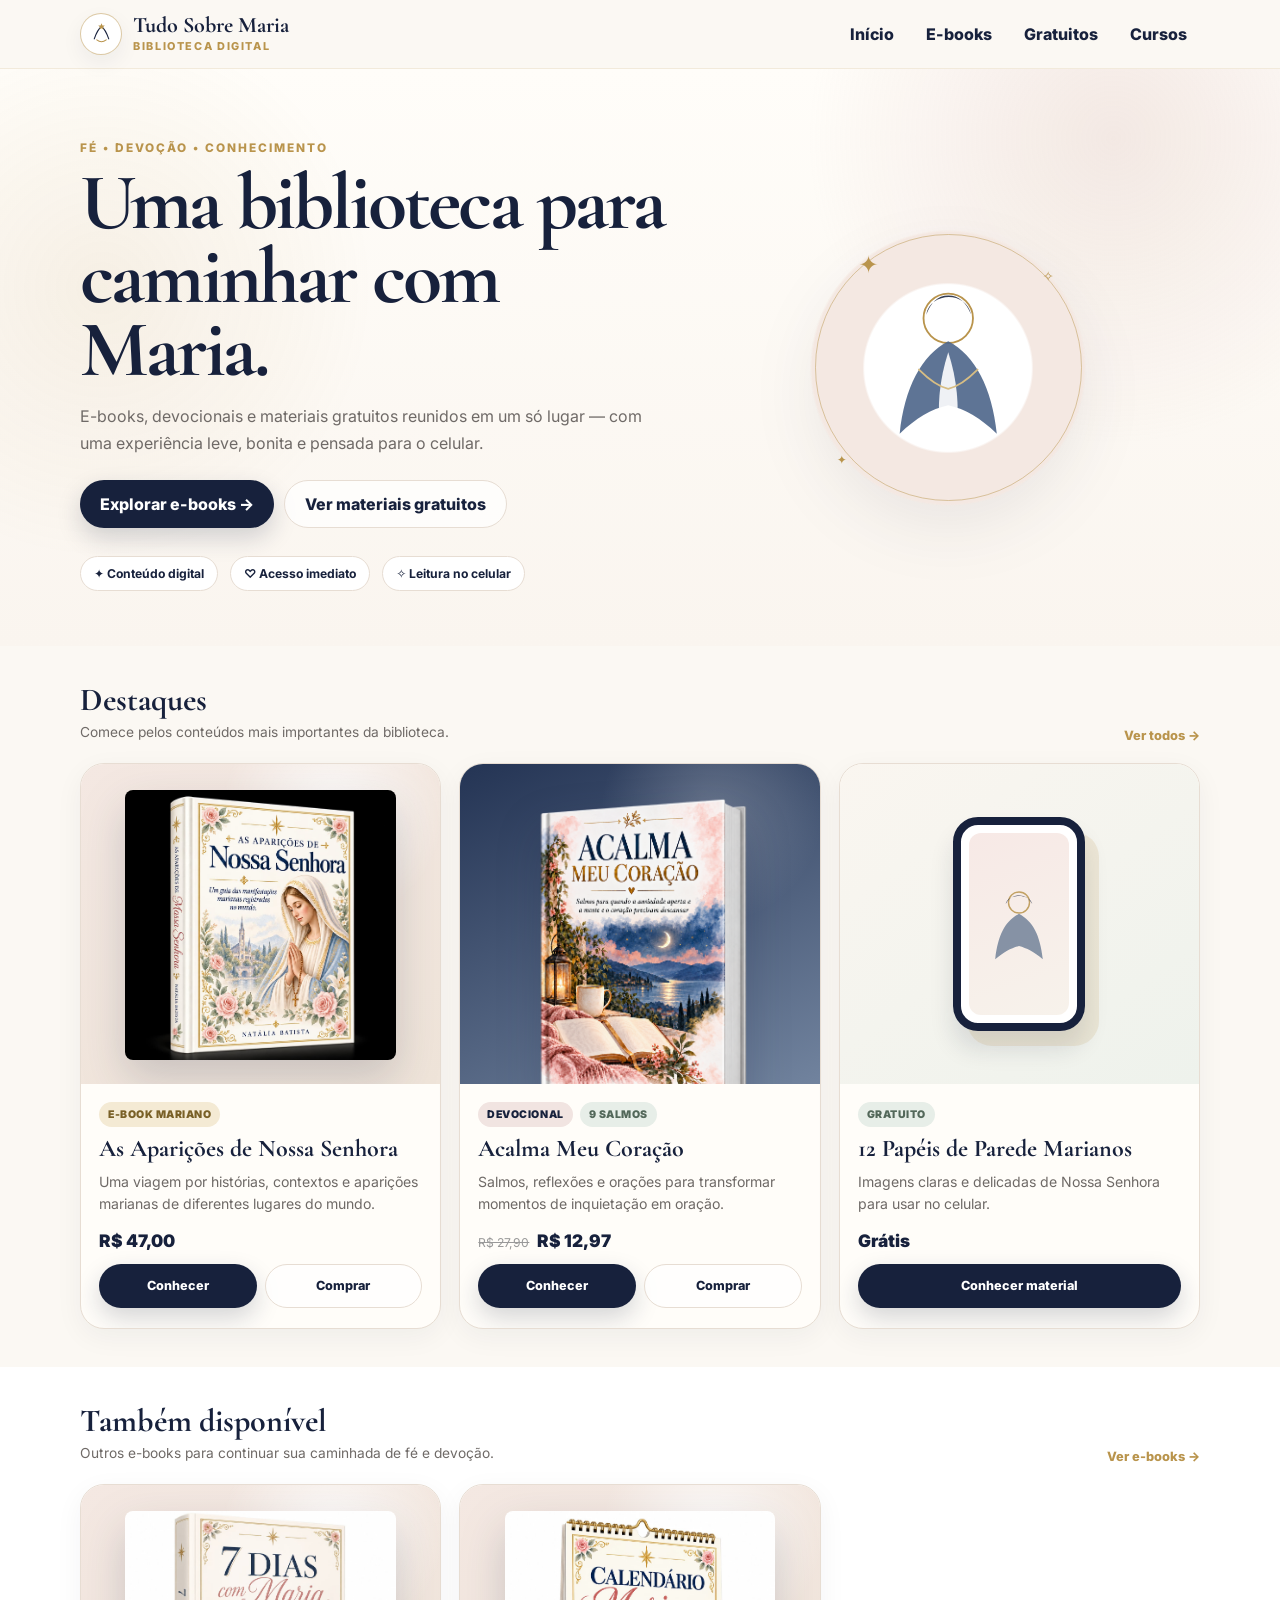
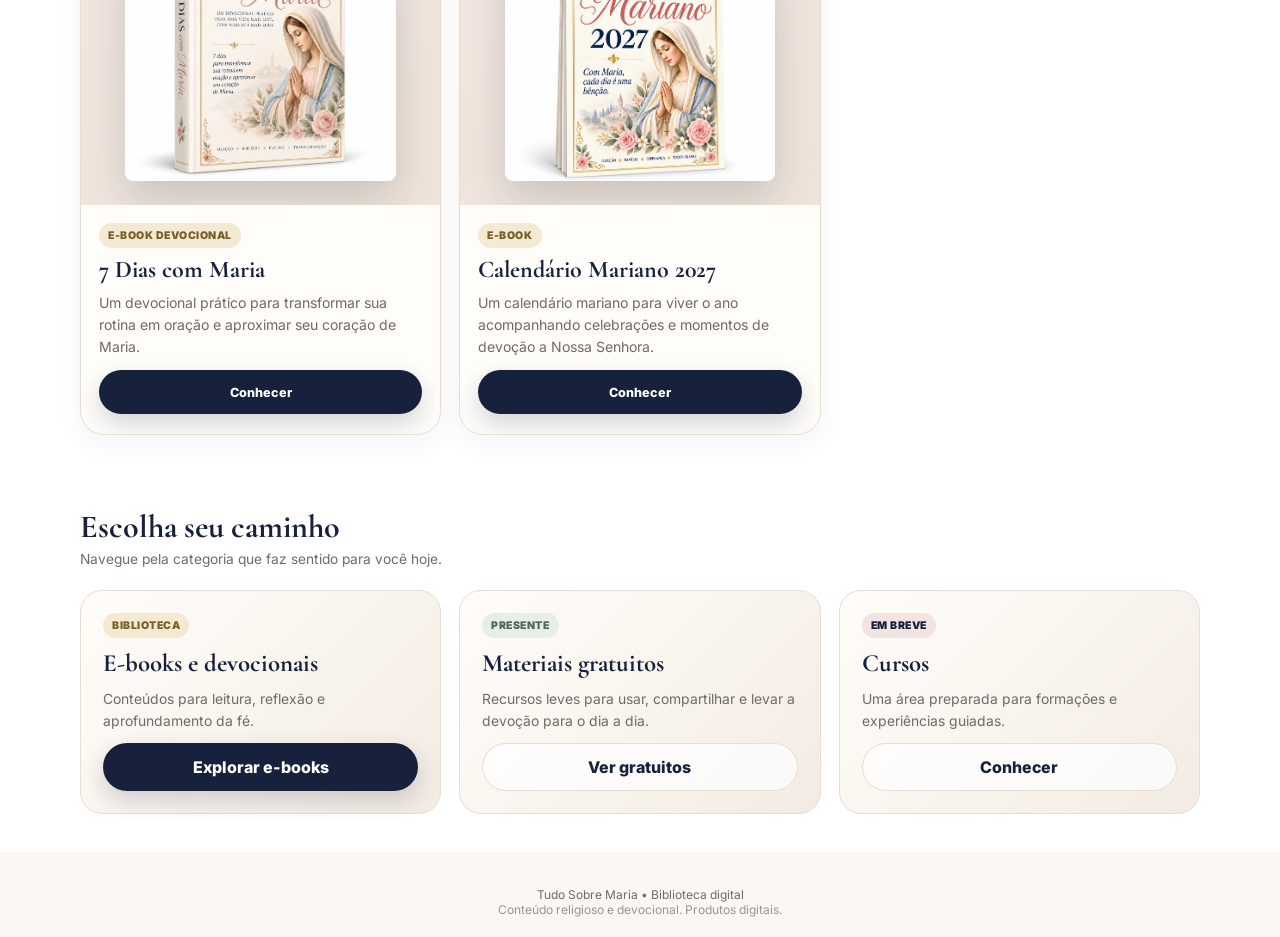
==== index.html @ 72823ce9 "Usa mockups reais e adiciona 7 Dias com Maria e Calendário Mariano 2027" ====
<!doctype html>
<html lang="pt-BR">
<head>
<meta charset="utf-8"><meta name="viewport" content="width=device-width,initial-scale=1,viewport-fit=cover">
<meta name="theme-color" content="#17213c">
<title>Tudo Sobre Maria | Biblioteca Digital</title>
<meta name="description" content="E-books, devocionais e materiais gratuitos para fortalecer sua fé e sua caminhada com Maria.">
<link rel="preconnect" href="https://fonts.googleapis.com"><link rel="preconnect" href="https://fonts.gstatic.com" crossorigin>
<link href="https://fonts.googleapis.com/css2?family=Cormorant+Garamond:wght@500;600;700&family=Inter:wght@400;500;600;700;800&display=swap" rel="stylesheet">
<style>
:root{--navy:#17213c;--navy2:#243454;--blue:#51698c;--gold:#b9944c;--gold2:#d7bd83;--rose:#cfa9a2;--rose2:#f1e4e1;--cream:#fbf8f3;--paper:#fffdf9;--ink:#252525;--muted:#6f6a67;--line:#e7ddd3;--green:#637b68;--shadow:0 20px 55px rgba(23,33,60,.11)}
*{box-sizing:border-box}html{scroll-behavior:smooth}body{margin:0;font-family:Inter,system-ui,sans-serif;background:var(--cream);color:var(--ink);padding-bottom:82px}a{text-decoration:none;color:inherit}button{font:inherit}img,svg{display:block;max-width:100%}.shell{width:min(1120px,calc(100% - 30px));margin:auto}.desktop-nav{display:none}
.topbar{background:rgba(251,248,243,.94);backdrop-filter:blur(16px);border-bottom:1px solid rgba(185,148,76,.14);position:sticky;top:0;z-index:30}.topbar-inner{min-height:68px;display:flex;align-items:center;justify-content:space-between;gap:12px}.brand{display:flex;align-items:center;gap:11px;cursor:pointer}.brand-mark{width:42px;height:42px;border:1px solid rgba(185,148,76,.5);border-radius:50%;display:grid;place-items:center;background:#fff;box-shadow:0 8px 22px rgba(23,33,60,.06)}.brand-name{font-family:"Cormorant Garamond",serif;font-size:1.38rem;font-weight:700;color:var(--navy);line-height:.95}.brand-sub{font-size:.68rem;letter-spacing:.15em;text-transform:uppercase;color:var(--gold);font-weight:800;margin-top:3px}
.hero{position:relative;overflow:hidden;padding:48px 0 34px;background:radial-gradient(circle at 87% 12%,rgba(207,169,162,.24),transparent 25%),radial-gradient(circle at 8% 38%,rgba(185,148,76,.10),transparent 22%),linear-gradient(180deg,#fffdf9 0%,#faf5ef 100%)}.hero-grid{display:grid;gap:26px;align-items:center}.kicker{font-size:.74rem;letter-spacing:.17em;text-transform:uppercase;font-weight:800;color:var(--gold)}
h1,h2,h3{font-family:"Cormorant Garamond",serif;color:var(--navy);margin:0}h1{font-size:clamp(2.65rem,12vw,5rem);line-height:.92;letter-spacing:-.035em;margin:11px 0 16px}.hero p{font-size:1rem;line-height:1.7;color:var(--muted);margin:0;max-width:590px}.hero-actions{display:flex;flex-wrap:wrap;gap:10px;margin-top:23px}.btn{border:0;border-radius:999px;min-height:48px;padding:0 20px;display:inline-flex;align-items:center;justify-content:center;gap:8px;font-weight:800;cursor:pointer;transition:.2s ease}.btn-primary{background:var(--navy);color:white;box-shadow:0 10px 25px rgba(23,33,60,.18)}.btn-primary:hover{transform:translateY(-1px);background:var(--navy2)}.btn-outline{background:rgba(255,255,255,.72);color:var(--navy);border:1px solid var(--line)}
.hero-art{min-height:270px;position:relative;display:grid;place-items:center}.marian-medallion{width:min(310px,82vw);aspect-ratio:1;border-radius:50%;position:relative;display:grid;place-items:center;background:radial-gradient(circle,#fff 0 38%,#f4e8e2 39% 62%,transparent 63%);filter:drop-shadow(0 25px 30px rgba(23,33,60,.07))}.marian-medallion:before{content:"";position:absolute;inset:7%;border:1px solid rgba(185,148,76,.48);border-radius:50%}.marian-symbol{width:55%;height:65%}.star{position:absolute;color:var(--gold);font-size:1.5rem}.s1{top:12%;left:21%}.s2{top:18%;right:16%;font-size:.85rem}.s3{bottom:18%;left:14%;font-size:.75rem}.trust-row{margin-top:28px;display:flex;gap:12px;overflow:auto;padding-bottom:3px;scrollbar-width:none}.trust-pill{white-space:nowrap;background:#fff;border:1px solid var(--line);border-radius:999px;padding:9px 13px;font-size:.76rem;font-weight:700;color:var(--navy)}
.section{padding:38px 0}.section.alt{background:#fff}.section-heading{display:flex;justify-content:space-between;align-items:end;gap:16px;margin-bottom:20px}.section-heading h2{font-size:2rem;line-height:1}.section-heading p{font-size:.86rem;color:var(--muted);margin:6px 0 0;line-height:1.5}.text-link{font-size:.8rem;color:var(--gold);font-weight:800;cursor:pointer}.cat-row{display:flex;gap:9px;overflow:auto;padding:2px 0 14px;scrollbar-width:none}.cat{white-space:nowrap;padding:10px 15px;border-radius:999px;border:1px solid var(--line);background:#fff;color:var(--navy);font-weight:800;font-size:.78rem;cursor:pointer}.cat.active{background:var(--navy);color:white;border-color:var(--navy)}
.grid{display:grid;grid-template-columns:1fr;gap:18px}.product-card{background:var(--paper);border:1px solid var(--line);border-radius:24px;overflow:hidden;box-shadow:0 8px 28px rgba(23,33,60,.05);display:flex;flex-direction:column}.product-visual{height:300px;display:grid;place-items:center;position:relative;overflow:hidden;padding:26px;background:radial-gradient(circle at 70% 15%,rgba(255,255,255,.85),transparent 30%),linear-gradient(155deg,#f4e8e2,#efe4d9)}.product-visual.blue{background:radial-gradient(circle at 70% 15%,rgba(255,255,255,.22),transparent 30%),linear-gradient(155deg,#243454,#71839e)}.product-visual.free{background:linear-gradient(145deg,#faf6f0,#eef2ec)}
.mockup-img{display:block;max-width:88%;max-height:100%;object-fit:contain;filter:drop-shadow(0 18px 22px rgba(23,33,60,.18));border-radius:8px}.book{width:148px;height:210px;position:relative;perspective:900px;filter:drop-shadow(0 18px 18px rgba(23,33,60,.2))}.book-cover{height:100%;border-radius:4px 10px 10px 4px;padding:20px 14px;text-align:center;display:flex;flex-direction:column;align-items:center;justify-content:center;position:relative;transform:rotateY(-9deg);transform-origin:left;box-shadow:inset 10px 0 rgba(0,0,0,.06),0 2px 0 rgba(255,255,255,.2)}.book-cover:after{content:"";position:absolute;right:-9px;top:6px;width:10px;height:198px;background:linear-gradient(90deg,#e4d9ca,#fff);transform:skewY(-24deg);transform-origin:left}.book-navy{background:linear-gradient(160deg,#10213c,#28436a);color:white;border:1px solid rgba(215,189,131,.45)}.book-rose{background:linear-gradient(160deg,#fff8f5,#ead8d2);color:var(--navy);border:1px solid rgba(185,148,76,.38)}.cover-star{font-size:1rem;color:var(--gold2);margin-bottom:11px}.cover-title{font-family:"Cormorant Garamond",serif;font-size:1.18rem;font-weight:700;line-height:1.02}.cover-sub{font-size:.46rem;letter-spacing:.13em;text-transform:uppercase;margin-top:9px;opacity:.8}.halo-line{width:56px;height:72px;border:1px solid currentColor;border-radius:50% 50% 43% 43%;opacity:.32;margin:10px 0}
.phone-stack{width:132px;height:214px;background:#fff;border:8px solid var(--navy);border-radius:25px;box-shadow:14px 15px 0 rgba(185,148,76,.15),0 18px 25px rgba(23,33,60,.12);padding:8px;display:grid;place-items:center;overflow:hidden}.phone-wall{height:100%;width:100%;border-radius:12px;background:linear-gradient(160deg,#f7e9e6,#f7f2eb);display:grid;place-items:center}.phone-wall svg{width:70%;opacity:.85}
.card-body{padding:18px 18px 20px;display:flex;flex-direction:column;gap:10px;flex:1}.badges{display:flex;gap:7px;flex-wrap:wrap}.badge{display:inline-flex;width:max-content;border-radius:999px;padding:6px 9px;background:var(--rose2);color:var(--navy);font-size:.66rem;font-weight:900;text-transform:uppercase;letter-spacing:.05em}.badge.gold{background:#f4ead4;color:#796027}.badge.green{background:#e7eee8;color:#53685a}.product-card h3{font-size:1.5rem;line-height:1.02}.product-card p{color:var(--muted);font-size:.88rem;line-height:1.55;margin:0}.price-line{margin-top:auto;display:flex;align-items:baseline;gap:8px;padding-top:5px}.old-price{text-decoration:line-through;color:#999;font-size:.76rem}.price{font-size:1.08rem;font-weight:900;color:var(--navy)}.card-actions{display:grid;grid-template-columns:1fr 1fr;gap:8px;margin-top:3px}.card-actions .btn{min-height:44px;padding:0 10px;font-size:.79rem}
.mini-banner{border:1px solid var(--line);border-radius:22px;padding:22px;background:linear-gradient(135deg,#fffdf9,#f3ebe3);display:grid;gap:10px}.mini-banner h3{font-size:1.55rem}.mini-banner p{margin:0;color:var(--muted);font-size:.87rem;line-height:1.6}.footer{padding:35px 0 20px;text-align:center;color:var(--muted);font-size:.75rem}
.bottom-nav{position:fixed;left:0;right:0;bottom:0;height:74px;background:rgba(255,253,249,.97);backdrop-filter:blur(18px);border-top:1px solid var(--line);display:grid;grid-template-columns:repeat(4,1fr);z-index:80;padding-bottom:max(env(safe-area-inset-bottom),3px)}.bottom-nav button{border:0;background:transparent;color:#746f6c;display:flex;flex-direction:column;align-items:center;justify-content:center;gap:4px;font-weight:800;font-size:.65rem}.bottom-nav button.active{color:var(--navy)}.nav-icon{font-size:1.12rem;line-height:1}.view{display:none}.view.active{display:block}
.back-row{padding:18px 0 0}.back{border:0;background:transparent;color:var(--navy);font-weight:800;padding:9px 0;cursor:pointer}.detail-hero{padding:22px 0 38px;background:linear-gradient(180deg,#fffdf9,#f7f0e8)}.detail-grid{display:grid;gap:26px;align-items:center}.detail-visual{min-height:390px;border-radius:28px;display:grid;place-items:center;position:relative;background:radial-gradient(circle at 70% 18%,#fff,transparent 30%),linear-gradient(150deg,#f4e9e4,#eadfd3);border:1px solid var(--line);overflow:hidden}.detail-visual.blue{background:radial-gradient(circle at 70% 15%,rgba(255,255,255,.18),transparent 30%),linear-gradient(150deg,#1c2b49,#566b8a)}.detail-visual .book{width:185px;height:265px}.detail-visual .book-cover:after{height:251px}.detail-copy h1{font-size:clamp(2.65rem,11vw,4.6rem);margin-bottom:14px}.detail-copy .lead{color:var(--muted);font-size:1rem;line-height:1.7;margin:0}.detail-price{font-size:1.35rem;font-weight:900;color:var(--navy);margin:17px 0 5px}.detail-actions{display:grid;gap:9px;margin-top:16px}
.benefit-list{display:grid;gap:12px}.benefit{display:flex;gap:11px;align-items:flex-start;border-bottom:1px solid var(--line);padding-bottom:12px}.check{width:24px;height:24px;border-radius:50%;background:var(--rose2);color:var(--navy);display:grid;place-items:center;font-size:.75rem;font-weight:900;flex:0 0 auto}.benefit strong{color:var(--navy);font-size:.9rem}.benefit div:last-child{font-size:.83rem;color:var(--muted);line-height:1.5}
.preview-grid{display:grid;grid-template-columns:repeat(2,1fr);gap:10px}.sample-page{aspect-ratio:.72;background:#fff;border:1px solid var(--line);box-shadow:0 8px 20px rgba(23,33,60,.05);padding:14px;border-radius:8px;overflow:hidden}.sample-page .tiny-star{text-align:center;color:var(--gold);font-size:.65rem}.sample-page h4{font-family:"Cormorant Garamond",serif;color:var(--navy);text-align:center;font-size:.82rem;margin:7px 0 10px}.lines{display:grid;gap:5px}.line{height:3px;border-radius:4px;background:#e9e4df}.line.short{width:65%}.line.mid{width:82%}.quote-box{border-left:2px solid var(--gold);padding-left:6px;margin:11px 0;font-size:.45rem;color:#6e6862;line-height:1.4}
.cta-box{border-radius:26px;padding:28px 22px;background:var(--navy);color:white;text-align:center}.cta-box h2{color:white;font-size:2rem}.cta-box p{color:#d9dfeb;line-height:1.6;font-size:.9rem}.cta-box .btn{background:white;color:var(--navy);width:100%}.faq{display:grid;gap:9px}.faq details{background:#fff;border:1px solid var(--line);border-radius:14px;padding:15px}.faq summary{font-weight:800;color:var(--navy);cursor:pointer;font-size:.88rem}.faq p{font-size:.82rem;line-height:1.55;color:var(--muted)}.notice{font-size:.73rem;color:var(--muted);margin-top:10px;line-height:1.5}.empty-state{text-align:center;padding:55px 12px}.empty-state .big{font-family:"Cormorant Garamond",serif;font-size:2.5rem;color:var(--navy)}.empty-state p{color:var(--muted);line-height:1.6}
@media(min-width:720px){body{padding-bottom:0}.bottom-nav{display:none}.desktop-nav{display:flex;gap:6px}.desktop-nav button{border:0;background:transparent;padding:9px 13px;border-radius:999px;color:var(--navy);font-weight:800;cursor:pointer}.desktop-nav button:hover{background:var(--rose2)}.hero{padding:72px 0 52px}.hero-grid{grid-template-columns:1.08fr .92fr}.grid{grid-template-columns:repeat(2,1fr)}.detail-grid{grid-template-columns:.9fr 1.1fr}.detail-actions{grid-template-columns:auto auto;justify-content:start}.preview-grid{grid-template-columns:repeat(4,1fr)}}
@media(min-width:1020px){.grid{grid-template-columns:repeat(3,1fr)}.product-visual{height:320px}}
</style></head>
<body>
<header class="topbar"><div class="shell topbar-inner"><div class="brand" onclick="go('home')"><div class="brand-mark"><svg viewBox="0 0 80 80" width="29" height="29"><path d="M20 52c6-17 12-28 20-34 8 6 14 17 20 34" fill="none" stroke="#17213c" stroke-width="3" stroke-linecap="round"/><path d="M27 55c8 6 18 6 26 0" fill="none" stroke="#b9944c" stroke-width="3" stroke-linecap="round"/><path d="M40 9l2.6 6 6.4.5-5 4.2 1.6 6.3-5.6-3.4-5.6 3.4 1.6-6.3-5-4.2 6.4-.5z" fill="#b9944c"/></svg></div><div><div class="brand-name">Tudo Sobre Maria</div><div class="brand-sub">Biblioteca digital</div></div></div><nav class="desktop-nav"><button onclick="go('home')">Início</button><button onclick="go('ebooks')">E-books</button><button onclick="go('gratuitos')">Gratuitos</button><button onclick="go('cursos')">Cursos</button></nav></div></header>
<main>
<section id="home" class="view active"><div class="hero"><div class="shell hero-grid"><div><div class="kicker">fé • devoção • conhecimento</div><h1>Uma biblioteca para caminhar com Maria.</h1><p>E-books, devocionais e materiais gratuitos reunidos em um só lugar — com uma experiência leve, bonita e pensada para o celular.</p><div class="hero-actions"><button class="btn btn-primary" onclick="go('ebooks')">Explorar e-books →</button><button class="btn btn-outline" onclick="go('gratuitos')">Ver materiais gratuitos</button></div><div class="trust-row"><span class="trust-pill">✦ Conteúdo digital</span><span class="trust-pill">♡ Acesso imediato</span><span class="trust-pill">✧ Leitura no celular</span></div></div><div class="hero-art"><div class="marian-medallion"><span class="star s1">✦</span><span class="star s2">✧</span><span class="star s3">✦</span><svg class="marian-symbol" viewBox="0 0 170 220"><circle cx="85" cy="56" r="27" fill="none" stroke="#b9944c" stroke-width="2"/><path d="M61 52c4-24 43-27 49 0-5-13-13-21-25-21S66 39 61 52z" fill="#17213c" opacity=".88"/><path d="M85 81c-29 15-48 51-53 101 18-17 34-27 53-31 19 4 35 14 53 31-5-50-24-86-53-101z" fill="#51698c" opacity=".92"/><path d="M85 93c-10 31-12 59-9 87h18c3-28 1-56-9-87z" fill="#fff" opacity=".9"/><path d="M53 112c13 13 23 19 32 21m32-21c-13 13-23 19-32 21" fill="none" stroke="#d7bd83" stroke-width="2" stroke-linecap="round"/></svg></div></div></div></div>
<div class="section"><div class="shell"><div class="section-heading"><div><h2>Destaques</h2><p>Comece pelos conteúdos mais importantes da biblioteca.</p></div><span class="text-link" onclick="go('ebooks')">Ver todos →</span></div><div class="grid"><article class="product-card">
   <div class="product-visual"><img class="mockup-img" src="assets/aparicoes.jpg" alt="Mockup do e-book As Aparições de Nossa Senhora"></div>
   <div class="card-body"><div class="badges"><span class="badge gold">E-book mariano</span></div><h3>As Aparições de Nossa Senhora</h3><p>Uma viagem por histórias, contextos e aparições marianas de diferentes lugares do mundo.</p><div class="price-line"><span class="price">R$ 47,00</span></div><div class="card-actions"><button class="btn btn-primary" onclick="go('aparicoes')">Conhecer</button><a class="btn btn-outline" href="https://kiwify.app/IAcOyyU" target="_blank" rel="noopener">Comprar</a></div></div>
 </article>
 <article class="product-card">
   <div class="product-visual blue"><img class="mockup-img" src="assets/acalma.png" alt="Mockup do e-book Acalma Meu Coração"></div>
   <div class="card-body"><div class="badges"><span class="badge">Devocional</span><span class="badge green">9 Salmos</span></div><h3>Acalma Meu Coração</h3><p>Salmos, reflexões e orações para transformar momentos de inquietação em oração.</p><div class="price-line"><span class="old-price">R$ 27,90</span><span class="price">R$ 12,97</span></div><div class="card-actions"><button class="btn btn-primary" onclick="go('acalma')">Conhecer</button><a class="btn btn-outline" href="https://nataliasbatista.github.io/Acalma-meu-Cora-o-01/" target="_blank" rel="noopener">Comprar</a></div></div>
 </article><article class="product-card">
   <div class="product-visual free"><div class="phone-stack"><div class="phone-wall">
     <svg viewBox="0 0 100 130"><circle cx="50" cy="35" r="15" fill="none" stroke="#b9944c" stroke-width="2"/><path d="M31 37c3-14 33-16 38 0-5-8-10-12-19-12s-14 4-19 12z" fill="#17213c"/><path d="M50 51c-20 11-30 30-34 65 13-11 23-16 34-19 11 3 21 8 34 19-4-35-14-54-34-65z" fill="#73839a"/></svg>
   </div></div></div>
   <div class="card-body"><div class="badges"><span class="badge green">Gratuito</span></div><h3>12 Papéis de Parede Marianos</h3><p>Imagens claras e delicadas de Nossa Senhora para usar no celular.</p><div class="price-line"><span class="price">Grátis</span></div><div class="card-actions" style="grid-template-columns:1fr"><button class="btn btn-primary" onclick="go('wallpapers')">Conhecer material</button></div></div>
 </article></div></div></div>
<div class="section alt"><div class="shell"><div class="section-heading"><div><h2>Também disponível</h2><p>Outros e-books para continuar sua caminhada de fé e devoção.</p></div><span class="text-link" onclick="go('ebooks')">Ver e-books →</span></div><div class="grid"><article class="product-card">
  <div class="product-visual"><img class="mockup-img" src="assets/7-dias-com-maria.jpg" alt="Mockup do e-book 7 Dias com Maria"></div>
  <div class="card-body"><div class="badges"><span class="badge gold">E-book devocional</span></div><h3>7 Dias com Maria</h3><p>Um devocional prático para transformar sua rotina em oração e aproximar seu coração de Maria.</p><div class="card-actions" style="grid-template-columns:1fr"><button class="btn btn-primary" onclick="go('7dias')">Conhecer</button></div></div>
</article>
<article class="product-card">
  <div class="product-visual"><img class="mockup-img" src="assets/calendario-mariano-2027.jpg" alt="Mockup do e-book Calendário Mariano 2027"></div>
  <div class="card-body"><div class="badges"><span class="badge gold">E-book</span></div><h3>Calendário Mariano 2027</h3><p>Um calendário mariano para viver o ano acompanhando celebrações e momentos de devoção a Nossa Senhora.</p><div class="card-actions" style="grid-template-columns:1fr"><button class="btn btn-primary" onclick="go('calendario')">Conhecer</button></div></div>
</article></div></div></div><div class="section alt"><div class="shell"><div class="section-heading"><div><h2>Escolha seu caminho</h2><p>Navegue pela categoria que faz sentido para você hoje.</p></div></div><div class="grid"><div class="mini-banner"><span class="badge gold">Biblioteca</span><h3>E-books e devocionais</h3><p>Conteúdos para leitura, reflexão e aprofundamento da fé.</p><button class="btn btn-primary" onclick="go('ebooks')">Explorar e-books</button></div><div class="mini-banner"><span class="badge green">Presente</span><h3>Materiais gratuitos</h3><p>Recursos leves para usar, compartilhar e levar a devoção para o dia a dia.</p><button class="btn btn-outline" onclick="go('gratuitos')">Ver gratuitos</button></div><div class="mini-banner"><span class="badge">Em breve</span><h3>Cursos</h3><p>Uma área preparada para formações e experiências guiadas.</p><button class="btn btn-outline" onclick="go('cursos')">Conhecer</button></div></div></div></div></section>
<section id="ebooks" class="view"><div class="section"><div class="shell"><div class="section-heading"><div><h2>E-books</h2><p>Leituras para conhecer, rezar e aprofundar sua caminhada.</p></div></div><div class="cat-row"><button class="cat active">Todos</button><button class="cat">Marianos</button><button class="cat">Devocionais</button><button class="cat">Salmos</button></div><div class="grid"><article class="product-card">
   <div class="product-visual"><img class="mockup-img" src="assets/aparicoes.jpg" alt="Mockup do e-book As Aparições de Nossa Senhora"></div>
   <div class="card-body"><div class="badges"><span class="badge gold">E-book mariano</span></div><h3>As Aparições de Nossa Senhora</h3><p>Uma viagem por histórias, contextos e aparições marianas de diferentes lugares do mundo.</p><div class="price-line"><span class="price">R$ 47,00</span></div><div class="card-actions"><button class="btn btn-primary" onclick="go('aparicoes')">Conhecer</button><a class="btn btn-outline" href="https://kiwify.app/IAcOyyU" target="_blank" rel="noopener">Comprar</a></div></div>
 </article>
 <article class="product-card">
   <div class="product-visual blue"><img class="mockup-img" src="assets/acalma.png" alt="Mockup do e-book Acalma Meu Coração"></div>
   <div class="card-body"><div class="badges"><span class="badge">Devocional</span><span class="badge green">9 Salmos</span></div><h3>Acalma Meu Coração</h3><p>Salmos, reflexões e orações para transformar momentos de inquietação em oração.</p><div class="price-line"><span class="old-price">R$ 27,90</span><span class="price">R$ 12,97</span></div><div class="card-actions"><button class="btn btn-primary" onclick="go('acalma')">Conhecer</button><a class="btn btn-outline" href="https://nataliasbatista.github.io/Acalma-meu-Cora-o-01/" target="_blank" rel="noopener">Comprar</a></div></div>
 </article><article class="product-card">
  <div class="product-visual"><img class="mockup-img" src="assets/7-dias-com-maria.jpg" alt="Mockup do e-book 7 Dias com Maria"></div>
  <div class="card-body"><div class="badges"><span class="badge gold">E-book devocional</span></div><h3>7 Dias com Maria</h3><p>Um devocional prático para transformar sua rotina em oração e aproximar seu coração de Maria.</p><div class="card-actions" style="grid-template-columns:1fr"><button class="btn btn-primary" onclick="go('7dias')">Conhecer</button></div></div>
</article>
<article class="product-card">
  <div class="product-visual"><img class="mockup-img" src="assets/calendario-mariano-2027.jpg" alt="Mockup do e-book Calendário Mariano 2027"></div>
  <div class="card-body"><div class="badges"><span class="badge gold">E-book</span></div><h3>Calendário Mariano 2027</h3><p>Um calendário mariano para viver o ano acompanhando celebrações e momentos de devoção a Nossa Senhora.</p><div class="card-actions" style="grid-template-columns:1fr"><button class="btn btn-primary" onclick="go('calendario')">Conhecer</button></div></div>
</article></div></div></div></section>
<section id="gratuitos" class="view"><div class="section"><div class="shell"><div class="section-heading"><div><h2>Materiais gratuitos</h2><p>Pequenos presentes para levar fé e beleza para a rotina.</p></div></div><div class="grid"><article class="product-card">
   <div class="product-visual free"><div class="phone-stack"><div class="phone-wall">
     <svg viewBox="0 0 100 130"><circle cx="50" cy="35" r="15" fill="none" stroke="#b9944c" stroke-width="2"/><path d="M31 37c3-14 33-16 38 0-5-8-10-12-19-12s-14 4-19 12z" fill="#17213c"/><path d="M50 51c-20 11-30 30-34 65 13-11 23-16 34-19 11 3 21 8 34 19-4-35-14-54-34-65z" fill="#73839a"/></svg>
   </div></div></div>
   <div class="card-body"><div class="badges"><span class="badge green">Gratuito</span></div><h3>12 Papéis de Parede Marianos</h3><p>Imagens claras e delicadas de Nossa Senhora para usar no celular.</p><div class="price-line"><span class="price">Grátis</span></div><div class="card-actions" style="grid-template-columns:1fr"><button class="btn btn-primary" onclick="go('wallpapers')">Conhecer material</button></div></div>
 </article><article class="product-card">
   <div class="product-visual free"><div class="phone-stack"><div class="phone-wall">
     <svg viewBox="0 0 100 130"><circle cx="50" cy="35" r="15" fill="none" stroke="#b9944c" stroke-width="2"/><path d="M31 37c3-14 33-16 38 0-5-8-10-12-19-12s-14 4-19 12z" fill="#17213c"/><path d="M50 51c-20 11-30 30-34 65 13-11 23-16 34-19 11 3 21 8 34 19-4-35-14-54-34-65z" fill="#73839a"/></svg>
   </div></div></div>
   <div class="card-body"><div class="badges"><span class="badge green">Gratuito</span></div><h3>12 Cartões Marianos para WhatsApp</h3><p>Mensagens de fé, paz, saúde e esperança para compartilhar com quem você ama.</p><div class="price-line"><span class="price">Grátis</span></div><div class="card-actions" style="grid-template-columns:1fr"><button class="btn btn-primary" onclick="go('cards')">Conhecer material</button></div></div>
 </article></div><p class="notice">O contador público de downloads será ativado quando conectarmos uma base simples. Nesta primeira versão, nenhum número é inventado.</p></div></div></section>
<section id="cursos" class="view"><div class="shell empty-state"><div class="big">Cursos em preparação</div><p>Esta área já está pronta para receber cursos e formações futuras sem precisar mudar o link da sua Bio.</p><button class="btn btn-primary" onclick="go('home')">Voltar à biblioteca</button></div></section>
<section id="aparicoes" class="view">
 <div class="shell back-row"><button class="back" onclick="go('ebooks')">← Voltar aos e-books</button></div>
 <div class="detail-hero"><div class="shell detail-grid">
  <div class="detail-visual "><img class="mockup-img" src="assets/aparicoes.jpg" alt="Mockup do e-book As Aparições de Nossa Senhora"></div>
  <div class="detail-copy"><div class="badges"><span class="badge gold">E-book mariano</span></div><h1>As Aparições de Nossa Senhora</h1><p class="lead">Conheça histórias de aparições marianas de diferentes lugares do mundo em um conteúdo organizado para leitura, reflexão e devoção.</p><div class="detail-price">R$ 47,00</div><div class="detail-actions"><a class="btn btn-primary" href="https://kiwify.app/IAcOyyU" target="_blank" rel="noopener">Quero acessar agora →</a><button class="btn btn-outline" onclick="document.getElementById('inside-aparicoes').scrollIntoView()">Ver por dentro</button></div></div>
 </div></div>
 <div class="section"><div class="shell"><div class="section-heading"><div><h2>O que você vai encontrar</h2><p>Conteúdo objetivo, bonito e fácil de consultar.</p></div></div><div class="benefit-list"><div class="benefit"><span class="check">✓</span><div><strong>Histórias organizadas</strong><div>Aparições reunidas de forma clara e agradável para facilitar a leitura.</div></div></div><div class="benefit"><span class="check">✓</span><div><strong>Contexto e localização</strong><div>Informações que ajudam a situar cada relato no tempo e no espaço.</div></div></div><div class="benefit"><span class="check">✓</span><div><strong>Leitura devocional</strong><div>Um conteúdo que une conhecimento, contemplação e fé.</div></div></div><div class="benefit"><span class="check">✓</span><div><strong>Experiência visual</strong><div>Estrutura pensada para leitura digital, inclusive pelo celular.</div></div></div></div></div></div>
 <div class="section alt" id="inside-aparicoes"><div class="shell"><div class="section-heading"><div><h2>Veja como o conteúdo é organizado</h2><p>Prévia visual ilustrativa do estilo de leitura. As páginas reais poderão ser adicionadas na próxima revisão.</p></div></div><div class="preview-grid"><div class="sample-page"><div class="tiny-star">✦</div><h4>Aparição</h4><div class="lines"><div class="line"></div><div class="line mid"></div><div class="line"></div><div class="line short"></div><div class="line"></div></div><div class="quote-box">Conteúdo organizado para uma leitura leve e agradável.</div><div class="lines"><div class="line"></div><div class="line"></div><div class="line mid"></div></div></div><div class="sample-page"><div class="tiny-star">✦</div><h4>Contexto</h4><div class="lines"><div class="line"></div><div class="line mid"></div><div class="line"></div><div class="line short"></div><div class="line"></div></div><div class="quote-box">Uma reflexão breve para conduzir a leitura e a oração.</div><div class="lines"><div class="line"></div><div class="line"></div><div class="line mid"></div></div></div><div class="sample-page"><div class="tiny-star">✦</div><h4>Localização</h4><div class="lines"><div class="line"></div><div class="line mid"></div><div class="line"></div><div class="line short"></div><div class="line"></div></div><div class="quote-box">Conteúdo organizado para uma leitura leve e agradável.</div><div class="lines"><div class="line"></div><div class="line"></div><div class="line mid"></div></div></div><div class="sample-page"><div class="tiny-star">✦</div><h4>Reflexão</h4><div class="lines"><div class="line"></div><div class="line mid"></div><div class="line"></div><div class="line short"></div><div class="line"></div></div><div class="quote-box">Uma reflexão breve para conduzir a leitura e a oração.</div><div class="lines"><div class="line"></div><div class="line"></div><div class="line mid"></div></div></div></div></div></div>
 <div class="section"><div class="shell"><div class="cta-box"><h2>Conheça uma história mariana que atravessa lugares e gerações.</h2><p>Tenha o e-book na sua biblioteca digital e leia no seu ritmo.</p><a class="btn" href="https://kiwify.app/IAcOyyU" target="_blank" rel="noopener">Quero este e-book por R$ 47,00</a></div></div></div>
 <div class="section alt"><div class="shell"><div class="section-heading"><div><h2>Perguntas frequentes</h2></div></div><div class="faq">
  <details><summary>Como recebo o material?</summary><p>O acesso é digital. Após a compra e confirmação do pagamento, você segue as instruções da plataforma de venda.</p></details>
  <details><summary>Consigo ler pelo celular?</summary><p>Sim. O material foi pensado para leitura digital e pode ser acessado em dispositivos compatíveis com PDF.</p></details>
  <details><summary>É um produto físico?</summary><p>Não. Trata-se de um produto digital; não há envio pelos Correios.</p></details>
 </div></div></div>
 </section><section id="acalma" class="view">
 <div class="shell back-row"><button class="back" onclick="go('ebooks')">← Voltar aos e-books</button></div>
 <div class="detail-hero"><div class="shell detail-grid">
  <div class="detail-visual blue"><img class="mockup-img" src="assets/acalma.png" alt="Mockup do e-book Acalma Meu Coração"></div>
  <div class="detail-copy"><div class="badges"><span class="badge ">Devocional cristão</span></div><h1>Acalma Meu Coração</h1><p class="lead">Salmos para quando a ansiedade aperta e a mente e o coração precisam descansar — um apoio espiritual para transformar inquietação em oração.</p><div class="detail-price">R$ 12,97</div><div class="detail-actions"><a class="btn btn-primary" href="https://nataliasbatista.github.io/Acalma-meu-Cora-o-01/" target="_blank" rel="noopener">Quero acessar agora →</a><button class="btn btn-outline" onclick="document.getElementById('inside-acalma').scrollIntoView()">Ver por dentro</button></div></div>
 </div></div>
 <div class="section"><div class="shell"><div class="section-heading"><div><h2>O que você vai encontrar</h2><p>Conteúdo objetivo, bonito e fácil de consultar.</p></div></div><div class="benefit-list"><div class="benefit"><span class="check">✓</span><div><strong>9 Salmos selecionados</strong><div>Uma seleção para diferentes momentos de inquietação e busca por paz.</div></div></div><div class="benefit"><span class="check">✓</span><div><strong>Reze este Salmo quando…</strong><div>Situações práticas que ajudam a escolher a oração para cada momento.</div></div></div><div class="benefit"><span class="check">✓</span><div><strong>Contexto dos Salmos</strong><div>Explicações breves para compreender melhor a passagem.</div></div></div><div class="benefit"><span class="check">✓</span><div><strong>Orações e reflexões</strong><div>Um caminho simples para transformar leitura bíblica em oração.</div></div></div></div></div></div>
 <div class="section alt" id="inside-acalma"><div class="shell"><div class="section-heading"><div><h2>Veja como o conteúdo é organizado</h2><p>Prévia visual ilustrativa do estilo de leitura. As páginas reais poderão ser adicionadas na próxima revisão.</p></div></div><div class="preview-grid"><div class="sample-page"><div class="tiny-star">✦</div><h4>Salmo</h4><div class="lines"><div class="line"></div><div class="line mid"></div><div class="line"></div><div class="line short"></div><div class="line"></div></div><div class="quote-box">Conteúdo organizado para uma leitura leve e agradável.</div><div class="lines"><div class="line"></div><div class="line"></div><div class="line mid"></div></div></div><div class="sample-page"><div class="tiny-star">✦</div><h4>Reze quando…</h4><div class="lines"><div class="line"></div><div class="line mid"></div><div class="line"></div><div class="line short"></div><div class="line"></div></div><div class="quote-box">Uma reflexão breve para conduzir a leitura e a oração.</div><div class="lines"><div class="line"></div><div class="line"></div><div class="line mid"></div></div></div><div class="sample-page"><div class="tiny-star">✦</div><h4>Por trás do Salmo</h4><div class="lines"><div class="line"></div><div class="line mid"></div><div class="line"></div><div class="line short"></div><div class="line"></div></div><div class="quote-box">Conteúdo organizado para uma leitura leve e agradável.</div><div class="lines"><div class="line"></div><div class="line"></div><div class="line mid"></div></div></div><div class="sample-page"><div class="tiny-star">✦</div><h4>Oração</h4><div class="lines"><div class="line"></div><div class="line mid"></div><div class="line"></div><div class="line short"></div><div class="line"></div></div><div class="quote-box">Uma reflexão breve para conduzir a leitura e a oração.</div><div class="lines"><div class="line"></div><div class="line"></div><div class="line mid"></div></div></div></div></div></div>
 <div class="section"><div class="shell"><div class="cta-box"><h2>Quando a mente não desacelera, a oração pode ser um lugar de repouso.</h2><p>Acesse o devocional e tenha os Salmos sempre à mão para seus momentos de oração.</p><a class="btn" href="https://nataliasbatista.github.io/Acalma-meu-Cora-o-01/" target="_blank" rel="noopener">Quero este e-book por R$ 12,97</a></div></div></div>
 <div class="section alt"><div class="shell"><div class="section-heading"><div><h2>Perguntas frequentes</h2></div></div><div class="faq">
  <details><summary>Como recebo o material?</summary><p>O acesso é digital. Após a compra e confirmação do pagamento, você segue as instruções da plataforma de venda.</p></details>
  <details><summary>Consigo ler pelo celular?</summary><p>Sim. O material foi pensado para leitura digital e pode ser acessado em dispositivos compatíveis com PDF.</p></details>
  <details><summary>É um produto físico?</summary><p>Não. Trata-se de um produto digital; não há envio pelos Correios.</p></details>
 </div></div></div>
 </section><section id="wallpapers" class="view">
 <div class="shell back-row"><button class="back" onclick="go('gratuitos')">← Voltar aos gratuitos</button></div>
 <div class="detail-hero"><div class="shell detail-grid">
  <div class="detail-visual"><div class="phone-stack" style="width:170px;height:285px"><div class="phone-wall"><svg viewBox="0 0 100 130"><circle cx="50" cy="35" r="15" fill="none" stroke="#b9944c" stroke-width="2"/><path d="M31 37c3-14 33-16 38 0-5-8-10-12-19-12s-14 4-19 12z" fill="#17213c"/><path d="M50 51c-20 11-30 30-34 65 13-11 23-16 34-19 11 3 21 8 34 19-4-35-14-54-34-65z" fill="#73839a"/></svg></div></div></div>
  <div class="detail-copy"><div class="badges"><span class="badge green">Material gratuito</span></div><h1>12 Papéis de Parede Marianos</h1><p class="lead">Uma coleção de imagens suaves e delicadas para levar uma presença mariana para a tela do seu celular.</p><div class="detail-price">Grátis</div><div class="detail-actions"><button class="btn btn-primary" onclick="alert('A entrega automática será conectada na próxima etapa do MVP.')">Quero receber gratuitamente</button></div><p class="notice">A entrega automática será conectada depois que definirmos o canal de envio.</p></div>
 </div></div>
 <div class="section"><div class="shell"><div class="section-heading"><div><h2>O que está incluído</h2></div></div><div class="benefit-list">
   <div class="benefit"><span class="check">✓</span><div><strong>12 arquivos</strong><div>Uma coleção completa, pronta para uso e compartilhamento.</div></div></div>
   <div class="benefit"><span class="check">✓</span><div><strong>Formato para celular</strong><div>Visual leve e pensado para telas verticais.</div></div></div>
   <div class="benefit"><span class="check">✓</span><div><strong>Identidade delicada</strong><div>Tons claros e elegantes alinhados ao universo Tudo Sobre Maria.</div></div></div>
 </div></div></div></section><section id="cards" class="view">
 <div class="shell back-row"><button class="back" onclick="go('gratuitos')">← Voltar aos gratuitos</button></div>
 <div class="detail-hero"><div class="shell detail-grid">
  <div class="detail-visual"><div class="phone-stack" style="width:170px;height:285px"><div class="phone-wall"><svg viewBox="0 0 100 130"><circle cx="50" cy="35" r="15" fill="none" stroke="#b9944c" stroke-width="2"/><path d="M31 37c3-14 33-16 38 0-5-8-10-12-19-12s-14 4-19 12z" fill="#17213c"/><path d="M50 51c-20 11-30 30-34 65 13-11 23-16 34-19 11 3 21 8 34 19-4-35-14-54-34-65z" fill="#73839a"/></svg></div></div></div>
  <div class="detail-copy"><div class="badges"><span class="badge green">Material gratuito</span></div><h1>12 Cartões Marianos para WhatsApp</h1><p class="lead">Doze cartões com pequenas mensagens de fé, paz, saúde e esperança para compartilhar pelo WhatsApp.</p><div class="detail-price">Grátis</div><div class="detail-actions"><button class="btn btn-primary" onclick="alert('A entrega automática será conectada na próxima etapa do MVP.')">Quero receber gratuitamente</button></div><p class="notice">A entrega automática será conectada depois que definirmos o canal de envio.</p></div>
 </div></div>
 <div class="section"><div class="shell"><div class="section-heading"><div><h2>O que está incluído</h2></div></div><div class="benefit-list">
   <div class="benefit"><span class="check">✓</span><div><strong>12 arquivos</strong><div>Uma coleção completa, pronta para uso e compartilhamento.</div></div></div>
   <div class="benefit"><span class="check">✓</span><div><strong>Formato para celular</strong><div>Visual leve e pensado para telas verticais.</div></div></div>
   <div class="benefit"><span class="check">✓</span><div><strong>Identidade delicada</strong><div>Tons claros e elegantes alinhados ao universo Tudo Sobre Maria.</div></div></div>
 </div></div></div></section>
<section id="7dias" class="view">
 <div class="shell back-row"><button class="back" onclick="go('ebooks')">← Voltar aos e-books</button></div>
 <div class="detail-hero"><div class="shell detail-grid">
  <div class="detail-visual"><img class="mockup-img" src="assets/7-dias-com-maria.jpg" alt="Mockup 7 Dias com Maria"></div>
  <div class="detail-copy"><div class="badges"><span class="badge gold">E-book devocional</span></div><h1>7 Dias com Maria</h1><p class="lead">Um devocional prático para uma vida mais leve, com mais fé e mais Deus. Sete dias para transformar sua rotina em oração e aproximar seu coração de Maria.</p><div class="detail-actions"><button class="btn btn-outline" onclick="go('ebooks')">Ver outros e-books</button></div></div>
 </div></div>
 <div class="section"><div class="shell"><div class="section-heading"><div><h2>Uma semana com propósito</h2><p>O conteúdo combina oração, reflexão e prática para ser vivido ao longo de sete dias.</p></div></div><div class="benefit-list">
  <div class="benefit"><span class="check">✓</span><div><strong>7 dias de caminhada</strong><div>Uma proposta simples para criar constância espiritual.</div></div></div>
  <div class="benefit"><span class="check">✓</span><div><strong>Oração e reflexão</strong><div>Momentos curtos para encaixar na rotina.</div></div></div>
  <div class="benefit"><span class="check">✓</span><div><strong>Aplicação prática</strong><div>Convites concretos para levar a reflexão para a vida.</div></div></div>
 </div></div></div>
</section><section id="calendario" class="view">
 <div class="shell back-row"><button class="back" onclick="go('ebooks')">← Voltar aos e-books</button></div>
 <div class="detail-hero"><div class="shell detail-grid">
  <div class="detail-visual"><img class="mockup-img" src="assets/calendario-mariano-2027.jpg" alt="Mockup Calendário Mariano 2027"></div>
  <div class="detail-copy"><div class="badges"><span class="badge gold">E-book</span></div><h1>Calendário Mariano 2027</h1><p class="lead">Com Maria, cada dia é uma bênção. Um calendário para acompanhar 2027 com inspiração mariana, oração, família e esperança.</p><div class="detail-actions"><button class="btn btn-outline" onclick="go('ebooks')">Ver outros e-books</button></div></div>
 </div></div>
 <div class="section"><div class="shell"><div class="section-heading"><div><h2>Maria ao longo do ano</h2><p>Uma forma bonita e prática de manter a devoção presente na rotina de 2027.</p></div></div><div class="benefit-list">
  <div class="benefit"><span class="check">✓</span><div><strong>Organização anual</strong><div>Um calendário digital para acompanhar o ano inteiro.</div></div></div>
  <div class="benefit"><span class="check">✓</span><div><strong>Identidade mariana</strong><div>Visual delicado e inspirado na espiritualidade mariana.</div></div></div>
  <div class="benefit"><span class="check">✓</span><div><strong>Para o dia a dia</strong><div>Uma presença de fé, esperança e devoção em cada mês.</div></div></div>
 </div></div></div>
</section></main>
<nav class="bottom-nav"><button id="nav-home" class="active" onclick="go('home')"><span class="nav-icon">⌂</span><span>Início</span></button><button id="nav-ebooks" onclick="go('ebooks')"><span class="nav-icon">▦</span><span>E-books</span></button><button id="nav-gratuitos" onclick="go('gratuitos')"><span class="nav-icon">♡</span><span>Grátis</span></button><button id="nav-cursos" onclick="go('cursos')"><span class="nav-icon">▷</span><span>Cursos</span></button></nav>
<footer class="footer"><div class="shell">Tudo Sobre Maria • Biblioteca digital<br><span style="opacity:.7">Conteúdo religioso e devocional. Produtos digitais.</span></div></footer>
<script>
const views=[...document.querySelectorAll('.view')];
function go(id,push=true){const el=document.getElementById(id)||document.getElementById('home');views.forEach(v=>v.classList.toggle('active',v===el));document.querySelectorAll('.bottom-nav button').forEach(b=>b.classList.remove('active'));const root=['home','ebooks','gratuitos','cursos'].includes(id)?id:(['aparicoes','acalma','7dias','calendario'].includes(id)?'ebooks':'gratuitos');const nav=document.getElementById('nav-'+root);if(nav)nav.classList.add('active');if(push)history.pushState({view:id},'','#'+id);window.scrollTo({top:0,behavior:'smooth'});}
window.addEventListener('popstate',()=>go(location.hash.replace('#','')||'home',false));window.addEventListener('DOMContentLoaded',()=>{if(location.hash)go(location.hash.slice(1),false);});
</script></body></html>
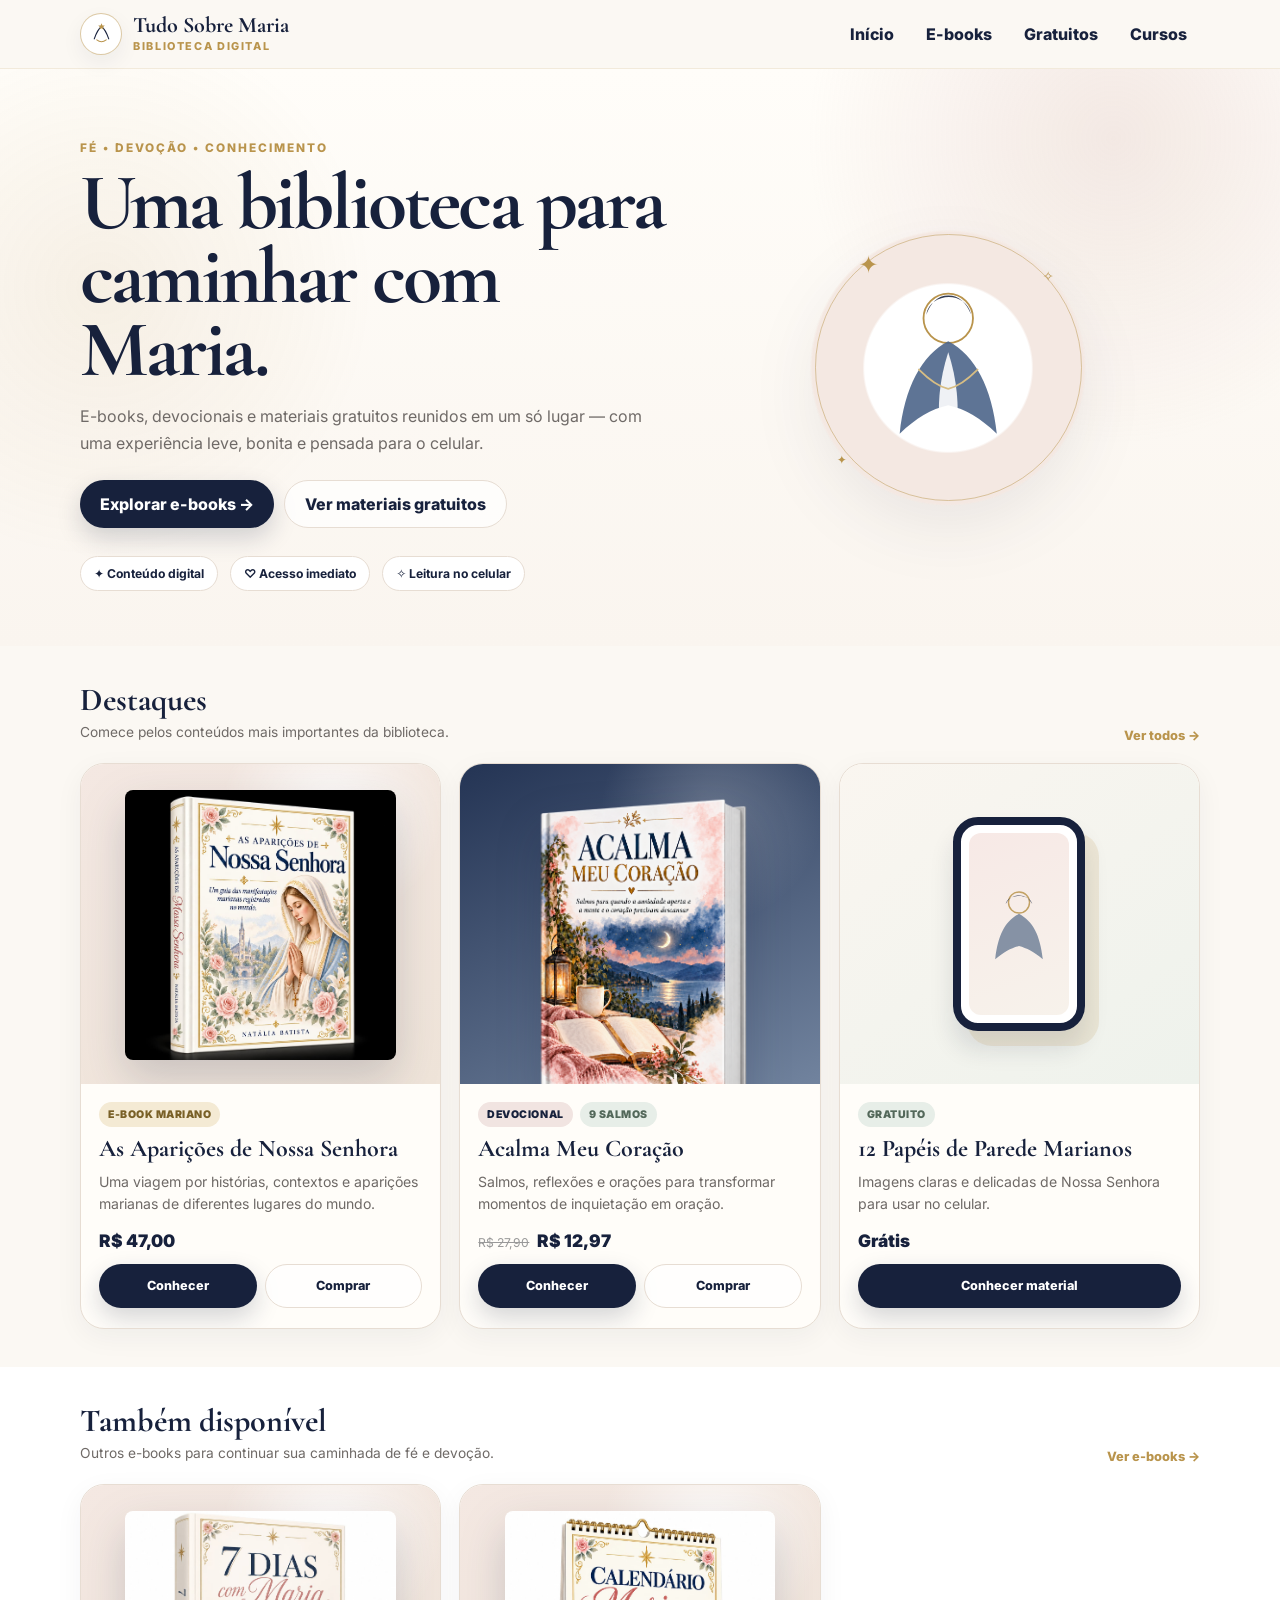
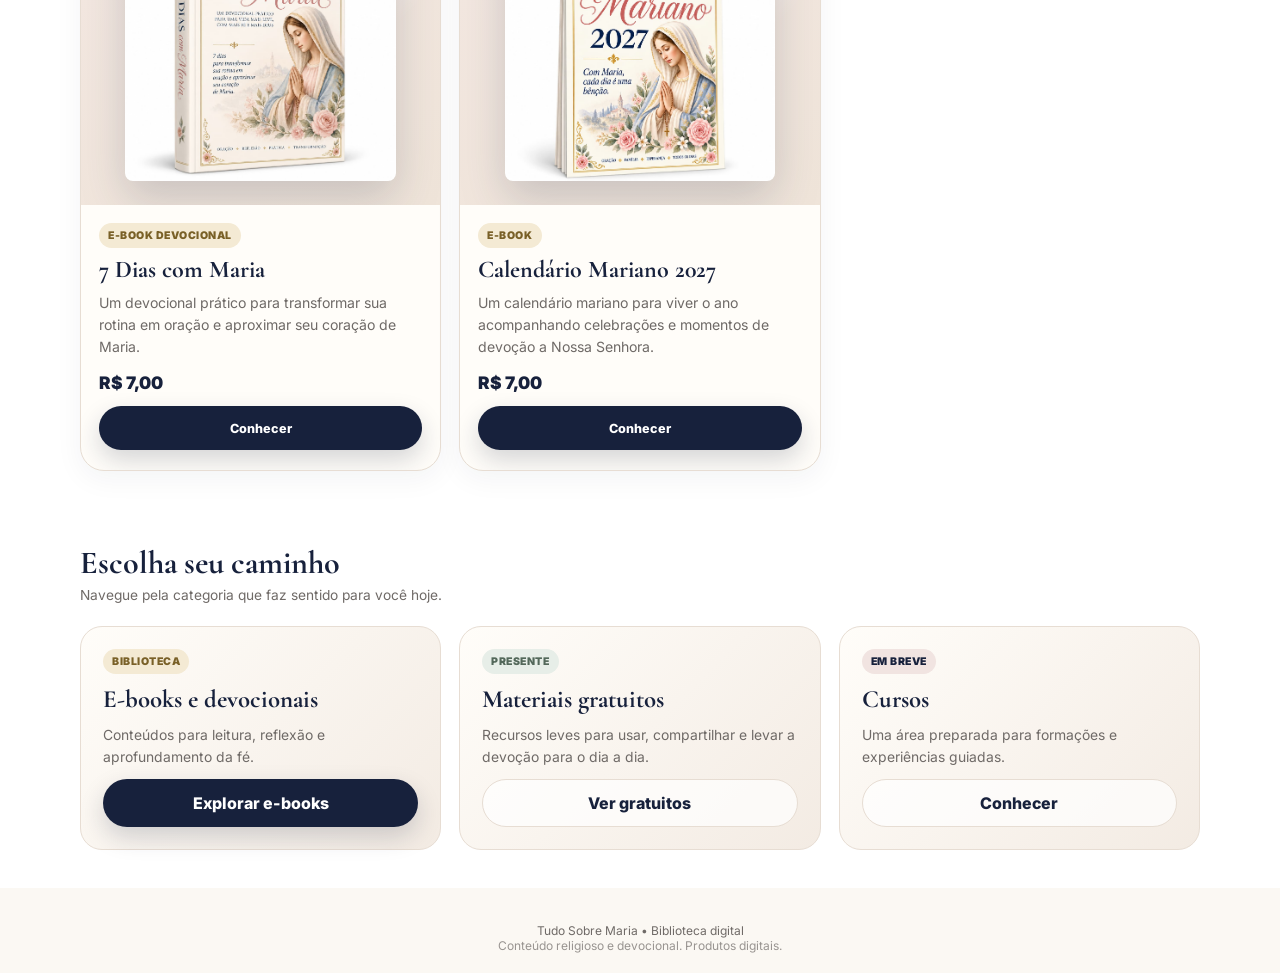
==== commit 1515ea27: "Define preço de 7 Dias e Calendário em R$ 7" ====
--- a/index.html
+++ b/index.html
@@ -25,8 +25,530 @@
 .benefit-list{display:grid;gap:12px}.benefit{display:flex;gap:11px;align-items:flex-start;border-bottom:1px solid var(--line);padding-bottom:12px}.check{width:24px;height:24px;border-radius:50%;background:var(--rose2);color:var(--navy);display:grid;place-items:center;font-size:.75rem;font-weight:900;flex:0 0 auto}.benefit strong{color:var(--navy);font-size:.9rem}.benefit div:last-child{font-size:.83rem;color:var(--muted);line-height:1.5}
 .preview-grid{display:grid;grid-template-columns:repeat(2,1fr);gap:10px}.sample-page{aspect-ratio:.72;background:#fff;border:1px solid var(--line);box-shadow:0 8px 20px rgba(23,33,60,.05);padding:14px;border-radius:8px;overflow:hidden}.sample-page .tiny-star{text-align:center;color:var(--gold);font-size:.65rem}.sample-page h4{font-family:"Cormorant Garamond",serif;color:var(--navy);text-align:center;font-size:.82rem;margin:7px 0 10px}.lines{display:grid;gap:5px}.line{height:3px;border-radius:4px;background:#e9e4df}.line.short{width:65%}.line.mid{width:82%}.quote-box{border-left:2px solid var(--gold);padding-left:6px;margin:11px 0;font-size:.45rem;color:#6e6862;line-height:1.4}
 .cta-box{border-radius:26px;padding:28px 22px;background:var(--navy);color:white;text-align:center}.cta-box h2{color:white;font-size:2rem}.cta-box p{color:#d9dfeb;line-height:1.6;font-size:.9rem}.cta-box .btn{background:white;color:var(--navy);width:100%}.faq{display:grid;gap:9px}.faq details{background:#fff;border:1px solid var(--line);border-radius:14px;padding:15px}.faq summary{font-weight:800;color:var(--navy);cursor:pointer;font-size:.88rem}.faq p{font-size:.82rem;line-height:1.55;color:var(--muted)}.notice{font-size:.73rem;color:var(--muted);margin-top:10px;line-height:1.5}.empty-state{text-align:center;padding:55px 12px}.empty-state .big{font-family:"Cormorant Garamond",serif;font-size:2.5rem;color:var(--navy)}.empty-state p{color:var(--muted);line-height:1.6}
+
+.download-modal{position:fixed;inset:0;background:rgba(12,18,34,.56);backdrop-filter:blur(5px);display:none;align-items:flex-end;justify-content:center;z-index:120;padding:14px}
+.download-modal.open{display:flex}.download-sheet{width:min(520px,100%);background:#fffdf9;border:1px solid var(--line);border-radius:26px;padding:22px;box-shadow:0 24px 70px rgba(12,18,34,.28);position:relative}
+.modal-close{position:absolute;right:16px;top:14px;border:0;background:transparent;color:var(--navy);font-size:1.4rem;cursor:pointer}
+.download-sheet h3{font-size:1.9rem;margin:2px 34px 7px 0}.download-sheet p{color:var(--muted);font-size:.86rem;line-height:1.55;margin:0 0 16px}
+.form-grid{display:grid;gap:11px}.field label{display:block;font-size:.74rem;font-weight:800;color:var(--navy);margin:0 0 6px}.field input{width:100%;min-height:47px;border:1px solid var(--line);border-radius:13px;background:#fff;padding:0 13px;font:inherit;color:var(--ink);outline:none}.field input:focus{border-color:var(--gold);box-shadow:0 0 0 3px rgba(185,148,76,.12)}
+.consent{display:flex;gap:9px;align-items:flex-start;font-size:.72rem;line-height:1.45;color:var(--muted)}.consent input{margin-top:2px}.download-sheet .btn{width:100%}.modal-note{font-size:.68rem;color:#8a8581;text-align:center;margin-top:9px}
+
+/* Ajustes mobile: largura da viewport e centralização dos mockups */
+html,body{width:100%;max-width:100%;overflow-x:hidden}
+body,main,.view,.hero,.section,.footer{max-width:100vw}
+.shell{max-width:1120px}
+.product-card,.product-visual,.detail-visual,.card-body{min-width:0;max-width:100%}
+.mockup-img{width:auto;height:auto;margin-left:auto;margin-right:auto;object-position:center center}
+.hero-actions,.card-actions,.detail-actions{max-width:100%}
+
+@media(max-width:719px){
+  .shell{width:100%;padding-left:16px;padding-right:16px;margin-left:auto;margin-right:auto}
+  .topbar-inner{min-width:0}
+  .brand{min-width:0}
+  .brand-name{font-size:1.22rem}
+  .brand-sub{font-size:.61rem}
+  .hero{padding:38px 0 30px}
+  .hero-grid{width:100%;min-width:0}
+  h1{font-size:clamp(2.35rem,12vw,3.5rem);overflow-wrap:anywhere}
+  .hero p,.detail-copy .lead{max-width:100%}
+  .hero-actions{display:grid;grid-template-columns:1fr;width:100%}
+  .hero-actions .btn{width:100%;padding-left:14px;padding-right:14px}
+  .trust-row,.cat-row{width:100%;max-width:100%;overscroll-behavior-inline:contain}
+  .section{padding:32px 0}
+  .section-heading{align-items:flex-start;flex-direction:column;gap:8px}
+  .section-heading h2{font-size:1.85rem}
+  .grid{width:100%;grid-template-columns:minmax(0,1fr)}
+  .product-card{width:100%;margin-left:auto;margin-right:auto}
+  .product-visual{width:100%;height:auto;min-height:280px;padding:18px 14px}
+  .product-visual .mockup-img{display:block;max-width:min(82vw,280px);max-height:250px;margin:0 auto}
+  .card-body{width:100%;padding:18px 16px 20px}
+  .card-actions{grid-template-columns:1fr;width:100%}
+  .card-actions .btn{width:100%}
+  .detail-grid{width:100%;grid-template-columns:minmax(0,1fr)}
+  .detail-visual{width:100%;min-height:320px;padding:20px 14px;margin:0 auto}
+  .detail-visual .mockup-img{display:block;max-width:min(82vw,300px);max-height:285px;margin:0 auto}
+  .detail-copy{min-width:0;width:100%}
+  .detail-copy h1{font-size:clamp(2.25rem,11vw,3.4rem);overflow-wrap:anywhere}
+  .detail-actions{grid-template-columns:1fr;width:100%}
+  .detail-actions .btn{width:100%}
+  .preview-grid{width:100%;grid-template-columns:repeat(2,minmax(0,1fr))}
+  .sample-page{min-width:0}
+  .cta-box{width:100%;padding:25px 18px}
+  .cta-box h2{font-size:1.8rem;overflow-wrap:anywhere}
+  .download-sheet{max-width:calc(100vw - 28px)}
+}
+
+@media(min-width:720px){.download-modal{align-items:center}.download-sheet{padding:26px}}
 @media(min-width:720px){body{padding-bottom:0}.bottom-nav{display:none}.desktop-nav{display:flex;gap:6px}.desktop-nav button{border:0;background:transparent;padding:9px 13px;border-radius:999px;color:var(--navy);font-weight:800;cursor:pointer}.desktop-nav button:hover{background:var(--rose2)}.hero{padding:72px 0 52px}.hero-grid{grid-template-columns:1.08fr .92fr}.grid{grid-template-columns:repeat(2,1fr)}.detail-grid{grid-template-columns:.9fr 1.1fr}.detail-actions{grid-template-columns:auto auto;justify-content:start}.preview-grid{grid-template-columns:repeat(4,1fr)}}
 @media(min-width:1020px){.grid{grid-template-columns:repeat(3,1fr)}.product-visual{height:320px}}
+
+/* ===== Responsividade mobile reforçada ===== */
+@media (max-width:719px){
+  html,body{
+    width:100%;
+    max-width:100%;
+    overflow-x:hidden;
+    -webkit-text-size-adjust:100%;
+  }
+
+  body{
+    padding-bottom:calc(76px + env(safe-area-inset-bottom));
+  }
+
+  main,.view,.hero,.section,.detail-hero,.footer,.topbar{
+    width:100%;
+    max-width:100%;
+    overflow-x:clip;
+  }
+
+  .shell{
+    width:100%;
+    max-width:none;
+    padding-left:14px;
+    padding-right:14px;
+    margin:0 auto;
+  }
+
+  .topbar{
+    width:100%;
+  }
+
+  .topbar-inner{
+    min-height:62px;
+    padding-top:max(4px,env(safe-area-inset-top));
+  }
+
+  .brand{
+    min-width:0;
+    max-width:100%;
+    gap:9px;
+  }
+
+  .brand-mark{
+    width:36px;
+    height:36px;
+    flex:0 0 36px;
+  }
+
+  .brand-mark svg{
+    width:25px;
+    height:25px;
+  }
+
+  .brand > div:last-child{
+    min-width:0;
+  }
+
+  .brand-name{
+    font-size:1.12rem;
+    line-height:1;
+    white-space:normal;
+    overflow-wrap:anywhere;
+  }
+
+  .brand-sub{
+    font-size:.56rem;
+    letter-spacing:.11em;
+    white-space:normal;
+  }
+
+  .hero{
+    padding:30px 0 24px;
+  }
+
+  .hero-grid{
+    grid-template-columns:minmax(0,1fr);
+    gap:20px;
+  }
+
+  .hero-grid > *,
+  .detail-grid > *,
+  .section-heading > *{
+    min-width:0;
+  }
+
+  .kicker{
+    font-size:.67rem;
+    letter-spacing:.12em;
+    line-height:1.4;
+  }
+
+  h1{
+    font-size:clamp(2.15rem,10.8vw,3.25rem);
+    line-height:.98;
+    letter-spacing:-.025em;
+    overflow-wrap:anywhere;
+    word-break:normal;
+  }
+
+  .hero p,
+  .detail-copy .lead{
+    font-size:.94rem;
+    line-height:1.62;
+  }
+
+  .hero-art{
+    min-height:220px;
+  }
+
+  .marian-medallion{
+    width:min(245px,72vw);
+  }
+
+  .hero-actions{
+    display:grid;
+    grid-template-columns:minmax(0,1fr);
+    gap:9px;
+    width:100%;
+  }
+
+  .btn,
+  .hero-actions .btn,
+  .card-actions .btn,
+  .detail-actions .btn,
+  .cta-box .btn{
+    width:100%;
+    max-width:100%;
+    min-width:0;
+    min-height:46px;
+    padding:11px 14px;
+    white-space:normal;
+    text-align:center;
+    line-height:1.25;
+    overflow-wrap:anywhere;
+  }
+
+  .trust-row,
+  .cat-row{
+    margin-left:0;
+    margin-right:0;
+    padding-right:4px;
+    -webkit-overflow-scrolling:touch;
+  }
+
+  .trust-pill,
+  .cat{
+    flex:0 0 auto;
+  }
+
+  .section{
+    padding:28px 0;
+  }
+
+  .section-heading{
+    display:flex;
+    flex-direction:column;
+    align-items:flex-start;
+    gap:7px;
+    margin-bottom:16px;
+  }
+
+  .section-heading h2{
+    font-size:1.72rem;
+    line-height:1.05;
+    overflow-wrap:anywhere;
+  }
+
+  .section-heading p{
+    font-size:.82rem;
+    line-height:1.5;
+    max-width:100%;
+  }
+
+  .text-link{
+    display:inline-flex;
+    max-width:100%;
+  }
+
+  .grid{
+    width:100%;
+    grid-template-columns:minmax(0,1fr);
+    gap:15px;
+  }
+
+  .product-card{
+    width:100%;
+    max-width:100%;
+    min-width:0;
+    border-radius:20px;
+  }
+
+  .product-visual{
+    width:100%;
+    height:auto;
+    min-height:0;
+    aspect-ratio:1 / .82;
+    padding:16px 12px;
+  }
+
+  .product-visual .mockup-img{
+    width:auto;
+    height:auto;
+    max-width:min(76vw,255px);
+    max-height:88%;
+    object-fit:contain;
+    margin:auto;
+  }
+
+  .card-body{
+    width:100%;
+    min-width:0;
+    padding:16px 15px 18px;
+    gap:9px;
+  }
+
+  .badges{
+    max-width:100%;
+  }
+
+  .badge{
+    max-width:100%;
+    width:auto;
+    white-space:normal;
+    line-height:1.2;
+    overflow-wrap:anywhere;
+  }
+
+  .product-card h3{
+    font-size:1.34rem;
+    line-height:1.08;
+    overflow-wrap:anywhere;
+  }
+
+  .product-card p{
+    font-size:.84rem;
+    line-height:1.5;
+    overflow-wrap:anywhere;
+  }
+
+  .price-line{
+    flex-wrap:wrap;
+  }
+
+  .card-actions{
+    width:100%;
+    grid-template-columns:minmax(0,1fr);
+    gap:8px;
+  }
+
+  .mini-banner{
+    width:100%;
+    min-width:0;
+    padding:18px 16px;
+    border-radius:18px;
+  }
+
+  .mini-banner h3{
+    font-size:1.38rem;
+    overflow-wrap:anywhere;
+  }
+
+  .detail-hero{
+    padding:16px 0 28px;
+  }
+
+  .back-row{
+    padding-top:10px;
+  }
+
+  .back{
+    max-width:100%;
+    white-space:normal;
+    text-align:left;
+  }
+
+  .detail-grid{
+    width:100%;
+    grid-template-columns:minmax(0,1fr);
+    gap:20px;
+  }
+
+  .detail-visual{
+    width:100%;
+    min-height:0;
+    aspect-ratio:1 / .94;
+    padding:16px 12px;
+    border-radius:22px;
+  }
+
+  .detail-visual .mockup-img{
+    width:auto;
+    height:auto;
+    max-width:min(78vw,275px);
+    max-height:88%;
+    object-fit:contain;
+    margin:auto;
+  }
+
+  .detail-copy{
+    width:100%;
+    min-width:0;
+  }
+
+  .detail-copy h1{
+    font-size:clamp(2.05rem,10.4vw,3.1rem);
+    line-height:1;
+    overflow-wrap:anywhere;
+  }
+
+  .detail-price{
+    font-size:1.18rem;
+  }
+
+  .detail-actions{
+    width:100%;
+    grid-template-columns:minmax(0,1fr);
+    gap:8px;
+  }
+
+  .benefit{
+    gap:9px;
+  }
+
+  .benefit > div:last-child{
+    min-width:0;
+  }
+
+  .benefit strong,
+  .benefit div:last-child{
+    overflow-wrap:anywhere;
+  }
+
+  .preview-grid{
+    width:100%;
+    grid-template-columns:repeat(2,minmax(0,1fr));
+    gap:8px;
+  }
+
+  .sample-page{
+    min-width:0;
+    padding:10px;
+  }
+
+  .cta-box{
+    width:100%;
+    min-width:0;
+    border-radius:20px;
+    padding:22px 15px;
+  }
+
+  .cta-box h2{
+    font-size:1.62rem;
+    line-height:1.05;
+    overflow-wrap:anywhere;
+  }
+
+  .cta-box p{
+    font-size:.84rem;
+  }
+
+  .faq details,
+  .faq summary,
+  .faq p{
+    max-width:100%;
+    overflow-wrap:anywhere;
+  }
+
+  .phone-stack{
+    max-width:72vw;
+  }
+
+  .download-modal{
+    width:100%;
+    height:100dvh;
+    padding:10px;
+    align-items:flex-end;
+    overflow:hidden;
+  }
+
+  .download-sheet{
+    width:100%;
+    max-width:100%;
+    max-height:min(88dvh,680px);
+    overflow-y:auto;
+    overscroll-behavior:contain;
+    border-radius:22px 22px 12px 12px;
+    padding:20px 16px calc(18px + env(safe-area-inset-bottom));
+  }
+
+  .download-sheet h3{
+    font-size:1.65rem;
+    line-height:1.05;
+  }
+
+  .field input{
+    min-width:0;
+    max-width:100%;
+    font-size:16px;
+  }
+
+  .bottom-nav{
+    width:100%;
+    height:auto;
+    min-height:70px;
+    grid-template-columns:repeat(4,minmax(0,1fr));
+    padding:4px 4px calc(4px + env(safe-area-inset-bottom));
+  }
+
+  .bottom-nav button{
+    min-width:0;
+    padding:5px 2px;
+    font-size:.62rem;
+    line-height:1.1;
+    overflow:hidden;
+  }
+
+  .bottom-nav button span:last-child{
+    max-width:100%;
+    overflow:hidden;
+    text-overflow:ellipsis;
+    white-space:nowrap;
+  }
+
+  .footer{
+    padding-bottom:18px;
+  }
+}
+
+@media (max-width:379px){
+  .shell{
+    padding-left:11px;
+    padding-right:11px;
+  }
+
+  .brand-name{
+    font-size:1.02rem;
+  }
+
+  .brand-sub{
+    font-size:.52rem;
+  }
+
+  h1{
+    font-size:2.05rem;
+  }
+
+  .product-visual{
+    aspect-ratio:1 / .88;
+  }
+
+  .product-visual .mockup-img{
+    max-width:72vw;
+  }
+
+  .detail-visual{
+    aspect-ratio:1 / .98;
+  }
+
+  .preview-grid{
+    grid-template-columns:minmax(0,1fr);
+  }
+
+  .bottom-nav button{
+    font-size:.58rem;
+  }
+}
+
 </style></head>
 <body>
 <header class="topbar"><div class="shell topbar-inner"><div class="brand" onclick="go('home')"><div class="brand-mark"><svg viewBox="0 0 80 80" width="29" height="29"><path d="M20 52c6-17 12-28 20-34 8 6 14 17 20 34" fill="none" stroke="#17213c" stroke-width="3" stroke-linecap="round"/><path d="M27 55c8 6 18 6 26 0" fill="none" stroke="#b9944c" stroke-width="3" stroke-linecap="round"/><path d="M40 9l2.6 6 6.4.5-5 4.2 1.6 6.3-5.6-3.4-5.6 3.4 1.6-6.3-5-4.2 6.4-.5z" fill="#b9944c"/></svg></div><div><div class="brand-name">Tudo Sobre Maria</div><div class="brand-sub">Biblioteca digital</div></div></div><nav class="desktop-nav"><button onclick="go('home')">Início</button><button onclick="go('ebooks')">E-books</button><button onclick="go('gratuitos')">Gratuitos</button><button onclick="go('cursos')">Cursos</button></nav></div></header>
@@ -34,11 +556,11 @@
 <section id="home" class="view active"><div class="hero"><div class="shell hero-grid"><div><div class="kicker">fé • devoção • conhecimento</div><h1>Uma biblioteca para caminhar com Maria.</h1><p>E-books, devocionais e materiais gratuitos reunidos em um só lugar — com uma experiência leve, bonita e pensada para o celular.</p><div class="hero-actions"><button class="btn btn-primary" onclick="go('ebooks')">Explorar e-books →</button><button class="btn btn-outline" onclick="go('gratuitos')">Ver materiais gratuitos</button></div><div class="trust-row"><span class="trust-pill">✦ Conteúdo digital</span><span class="trust-pill">♡ Acesso imediato</span><span class="trust-pill">✧ Leitura no celular</span></div></div><div class="hero-art"><div class="marian-medallion"><span class="star s1">✦</span><span class="star s2">✧</span><span class="star s3">✦</span><svg class="marian-symbol" viewBox="0 0 170 220"><circle cx="85" cy="56" r="27" fill="none" stroke="#b9944c" stroke-width="2"/><path d="M61 52c4-24 43-27 49 0-5-13-13-21-25-21S66 39 61 52z" fill="#17213c" opacity=".88"/><path d="M85 81c-29 15-48 51-53 101 18-17 34-27 53-31 19 4 35 14 53 31-5-50-24-86-53-101z" fill="#51698c" opacity=".92"/><path d="M85 93c-10 31-12 59-9 87h18c3-28 1-56-9-87z" fill="#fff" opacity=".9"/><path d="M53 112c13 13 23 19 32 21m32-21c-13 13-23 19-32 21" fill="none" stroke="#d7bd83" stroke-width="2" stroke-linecap="round"/></svg></div></div></div></div>
 <div class="section"><div class="shell"><div class="section-heading"><div><h2>Destaques</h2><p>Comece pelos conteúdos mais importantes da biblioteca.</p></div><span class="text-link" onclick="go('ebooks')">Ver todos →</span></div><div class="grid"><article class="product-card">
    <div class="product-visual"><img class="mockup-img" src="assets/aparicoes.jpg" alt="Mockup do e-book As Aparições de Nossa Senhora"></div>
-   <div class="card-body"><div class="badges"><span class="badge gold">E-book mariano</span></div><h3>As Aparições de Nossa Senhora</h3><p>Uma viagem por histórias, contextos e aparições marianas de diferentes lugares do mundo.</p><div class="price-line"><span class="price">R$ 47,00</span></div><div class="card-actions"><button class="btn btn-primary" onclick="go('aparicoes')">Conhecer</button><a class="btn btn-outline" href="https://kiwify.app/IAcOyyU" target="_blank" rel="noopener">Comprar</a></div></div>
+   <div class="card-body"><div class="badges"><span class="badge gold">E-book mariano</span></div><h3>As Aparições de Nossa Senhora</h3><p>Uma viagem por histórias, contextos e aparições marianas de diferentes lugares do mundo.</p><div class="price-line"><span class="price">R$ 47,00</span></div><div class="card-actions"><button class="btn btn-primary" onclick="location.href='produtos/aparicoes.html'">Conhecer</button><a class="btn btn-outline" href="https://kiwify.app/IAcOyyU" target="_blank" rel="noopener">Comprar</a></div></div>
  </article>
  <article class="product-card">
    <div class="product-visual blue"><img class="mockup-img" src="assets/acalma.png" alt="Mockup do e-book Acalma Meu Coração"></div>
-   <div class="card-body"><div class="badges"><span class="badge">Devocional</span><span class="badge green">9 Salmos</span></div><h3>Acalma Meu Coração</h3><p>Salmos, reflexões e orações para transformar momentos de inquietação em oração.</p><div class="price-line"><span class="old-price">R$ 27,90</span><span class="price">R$ 12,97</span></div><div class="card-actions"><button class="btn btn-primary" onclick="go('acalma')">Conhecer</button><a class="btn btn-outline" href="https://nataliasbatista.github.io/Acalma-meu-Cora-o-01/" target="_blank" rel="noopener">Comprar</a></div></div>
+   <div class="card-body"><div class="badges"><span class="badge">Devocional</span><span class="badge green">9 Salmos</span></div><h3>Acalma Meu Coração</h3><p>Salmos, reflexões e orações para transformar momentos de inquietação em oração.</p><div class="price-line"><span class="old-price">R$ 27,90</span><span class="price">R$ 12,97</span></div><div class="card-actions"><button class="btn btn-primary" onclick="location.href='produtos/acalma.html'">Conhecer</button><a class="btn btn-outline" href="https://nataliasbatista.github.io/Acalma-meu-Cora-o-01/" target="_blank" rel="noopener">Comprar</a></div></div>
  </article><article class="product-card">
    <div class="product-visual free"><div class="phone-stack"><div class="phone-wall">
      <svg viewBox="0 0 100 130"><circle cx="50" cy="35" r="15" fill="none" stroke="#b9944c" stroke-width="2"/><path d="M31 37c3-14 33-16 38 0-5-8-10-12-19-12s-14 4-19 12z" fill="#17213c"/><path d="M50 51c-20 11-30 30-34 65 13-11 23-16 34-19 11 3 21 8 34 19-4-35-14-54-34-65z" fill="#73839a"/></svg>
@@ -47,26 +569,26 @@
  </article></div></div></div>
 <div class="section alt"><div class="shell"><div class="section-heading"><div><h2>Também disponível</h2><p>Outros e-books para continuar sua caminhada de fé e devoção.</p></div><span class="text-link" onclick="go('ebooks')">Ver e-books →</span></div><div class="grid"><article class="product-card">
   <div class="product-visual"><img class="mockup-img" src="assets/7-dias-com-maria.jpg" alt="Mockup do e-book 7 Dias com Maria"></div>
-  <div class="card-body"><div class="badges"><span class="badge gold">E-book devocional</span></div><h3>7 Dias com Maria</h3><p>Um devocional prático para transformar sua rotina em oração e aproximar seu coração de Maria.</p><div class="card-actions" style="grid-template-columns:1fr"><button class="btn btn-primary" onclick="go('7dias')">Conhecer</button></div></div>
+  <div class="card-body"><div class="badges"><span class="badge gold">E-book devocional</span></div><h3>7 Dias com Maria</h3><p>Um devocional prático para transformar sua rotina em oração e aproximar seu coração de Maria.</p><div class="price-line"><span class="price">R$ 7,00</span></div><div class="card-actions" style="grid-template-columns:1fr"><button class="btn btn-primary" onclick="location.href='produtos/7-dias-com-maria.html'">Conhecer</button></div></div>
 </article>
 <article class="product-card">
   <div class="product-visual"><img class="mockup-img" src="assets/calendario-mariano-2027.jpg" alt="Mockup do e-book Calendário Mariano 2027"></div>
-  <div class="card-body"><div class="badges"><span class="badge gold">E-book</span></div><h3>Calendário Mariano 2027</h3><p>Um calendário mariano para viver o ano acompanhando celebrações e momentos de devoção a Nossa Senhora.</p><div class="card-actions" style="grid-template-columns:1fr"><button class="btn btn-primary" onclick="go('calendario')">Conhecer</button></div></div>
+  <div class="card-body"><div class="badges"><span class="badge gold">E-book</span></div><h3>Calendário Mariano 2027</h3><p>Um calendário mariano para viver o ano acompanhando celebrações e momentos de devoção a Nossa Senhora.</p><div class="price-line"><span class="price">R$ 7,00</span></div><div class="card-actions" style="grid-template-columns:1fr"><button class="btn btn-primary" onclick="location.href='produtos/calendario-mariano-2027.html'">Conhecer</button></div></div>
 </article></div></div></div><div class="section alt"><div class="shell"><div class="section-heading"><div><h2>Escolha seu caminho</h2><p>Navegue pela categoria que faz sentido para você hoje.</p></div></div><div class="grid"><div class="mini-banner"><span class="badge gold">Biblioteca</span><h3>E-books e devocionais</h3><p>Conteúdos para leitura, reflexão e aprofundamento da fé.</p><button class="btn btn-primary" onclick="go('ebooks')">Explorar e-books</button></div><div class="mini-banner"><span class="badge green">Presente</span><h3>Materiais gratuitos</h3><p>Recursos leves para usar, compartilhar e levar a devoção para o dia a dia.</p><button class="btn btn-outline" onclick="go('gratuitos')">Ver gratuitos</button></div><div class="mini-banner"><span class="badge">Em breve</span><h3>Cursos</h3><p>Uma área preparada para formações e experiências guiadas.</p><button class="btn btn-outline" onclick="go('cursos')">Conhecer</button></div></div></div></div></section>
 <section id="ebooks" class="view"><div class="section"><div class="shell"><div class="section-heading"><div><h2>E-books</h2><p>Leituras para conhecer, rezar e aprofundar sua caminhada.</p></div></div><div class="cat-row"><button class="cat active">Todos</button><button class="cat">Marianos</button><button class="cat">Devocionais</button><button class="cat">Salmos</button></div><div class="grid"><article class="product-card">
    <div class="product-visual"><img class="mockup-img" src="assets/aparicoes.jpg" alt="Mockup do e-book As Aparições de Nossa Senhora"></div>
-   <div class="card-body"><div class="badges"><span class="badge gold">E-book mariano</span></div><h3>As Aparições de Nossa Senhora</h3><p>Uma viagem por histórias, contextos e aparições marianas de diferentes lugares do mundo.</p><div class="price-line"><span class="price">R$ 47,00</span></div><div class="card-actions"><button class="btn btn-primary" onclick="go('aparicoes')">Conhecer</button><a class="btn btn-outline" href="https://kiwify.app/IAcOyyU" target="_blank" rel="noopener">Comprar</a></div></div>
+   <div class="card-body"><div class="badges"><span class="badge gold">E-book mariano</span></div><h3>As Aparições de Nossa Senhora</h3><p>Uma viagem por histórias, contextos e aparições marianas de diferentes lugares do mundo.</p><div class="price-line"><span class="price">R$ 47,00</span></div><div class="card-actions"><button class="btn btn-primary" onclick="location.href='produtos/aparicoes.html'">Conhecer</button><a class="btn btn-outline" href="https://kiwify.app/IAcOyyU" target="_blank" rel="noopener">Comprar</a></div></div>
  </article>
  <article class="product-card">
    <div class="product-visual blue"><img class="mockup-img" src="assets/acalma.png" alt="Mockup do e-book Acalma Meu Coração"></div>
-   <div class="card-body"><div class="badges"><span class="badge">Devocional</span><span class="badge green">9 Salmos</span></div><h3>Acalma Meu Coração</h3><p>Salmos, reflexões e orações para transformar momentos de inquietação em oração.</p><div class="price-line"><span class="old-price">R$ 27,90</span><span class="price">R$ 12,97</span></div><div class="card-actions"><button class="btn btn-primary" onclick="go('acalma')">Conhecer</button><a class="btn btn-outline" href="https://nataliasbatista.github.io/Acalma-meu-Cora-o-01/" target="_blank" rel="noopener">Comprar</a></div></div>
+   <div class="card-body"><div class="badges"><span class="badge">Devocional</span><span class="badge green">9 Salmos</span></div><h3>Acalma Meu Coração</h3><p>Salmos, reflexões e orações para transformar momentos de inquietação em oração.</p><div class="price-line"><span class="old-price">R$ 27,90</span><span class="price">R$ 12,97</span></div><div class="card-actions"><button class="btn btn-primary" onclick="location.href='produtos/acalma.html'">Conhecer</button><a class="btn btn-outline" href="https://nataliasbatista.github.io/Acalma-meu-Cora-o-01/" target="_blank" rel="noopener">Comprar</a></div></div>
  </article><article class="product-card">
   <div class="product-visual"><img class="mockup-img" src="assets/7-dias-com-maria.jpg" alt="Mockup do e-book 7 Dias com Maria"></div>
-  <div class="card-body"><div class="badges"><span class="badge gold">E-book devocional</span></div><h3>7 Dias com Maria</h3><p>Um devocional prático para transformar sua rotina em oração e aproximar seu coração de Maria.</p><div class="card-actions" style="grid-template-columns:1fr"><button class="btn btn-primary" onclick="go('7dias')">Conhecer</button></div></div>
+  <div class="card-body"><div class="badges"><span class="badge gold">E-book devocional</span></div><h3>7 Dias com Maria</h3><p>Um devocional prático para transformar sua rotina em oração e aproximar seu coração de Maria.</p><div class="price-line"><span class="price">R$ 7,00</span></div><div class="card-actions" style="grid-template-columns:1fr"><button class="btn btn-primary" onclick="location.href='produtos/7-dias-com-maria.html'">Conhecer</button></div></div>
 </article>
 <article class="product-card">
   <div class="product-visual"><img class="mockup-img" src="assets/calendario-mariano-2027.jpg" alt="Mockup do e-book Calendário Mariano 2027"></div>
-  <div class="card-body"><div class="badges"><span class="badge gold">E-book</span></div><h3>Calendário Mariano 2027</h3><p>Um calendário mariano para viver o ano acompanhando celebrações e momentos de devoção a Nossa Senhora.</p><div class="card-actions" style="grid-template-columns:1fr"><button class="btn btn-primary" onclick="go('calendario')">Conhecer</button></div></div>
+  <div class="card-body"><div class="badges"><span class="badge gold">E-book</span></div><h3>Calendário Mariano 2027</h3><p>Um calendário mariano para viver o ano acompanhando celebrações e momentos de devoção a Nossa Senhora.</p><div class="price-line"><span class="price">R$ 7,00</span></div><div class="card-actions" style="grid-template-columns:1fr"><button class="btn btn-primary" onclick="location.href='produtos/calendario-mariano-2027.html'">Conhecer</button></div></div>
 </article></div></div></div></section>
 <section id="gratuitos" class="view"><div class="section"><div class="shell"><div class="section-heading"><div><h2>Materiais gratuitos</h2><p>Pequenos presentes para levar fé e beleza para a rotina.</p></div></div><div class="grid"><article class="product-card">
    <div class="product-visual free"><div class="phone-stack"><div class="phone-wall">
@@ -112,7 +634,7 @@
  <div class="shell back-row"><button class="back" onclick="go('gratuitos')">← Voltar aos gratuitos</button></div>
  <div class="detail-hero"><div class="shell detail-grid">
   <div class="detail-visual"><div class="phone-stack" style="width:170px;height:285px"><div class="phone-wall"><svg viewBox="0 0 100 130"><circle cx="50" cy="35" r="15" fill="none" stroke="#b9944c" stroke-width="2"/><path d="M31 37c3-14 33-16 38 0-5-8-10-12-19-12s-14 4-19 12z" fill="#17213c"/><path d="M50 51c-20 11-30 30-34 65 13-11 23-16 34-19 11 3 21 8 34 19-4-35-14-54-34-65z" fill="#73839a"/></svg></div></div></div>
-  <div class="detail-copy"><div class="badges"><span class="badge green">Material gratuito</span></div><h1>12 Papéis de Parede Marianos</h1><p class="lead">Uma coleção de imagens suaves e delicadas para levar uma presença mariana para a tela do seu celular.</p><div class="detail-price">Grátis</div><div class="detail-actions"><button class="btn btn-primary" onclick="alert('A entrega automática será conectada na próxima etapa do MVP.')">Quero receber gratuitamente</button></div><p class="notice">A entrega automática será conectada depois que definirmos o canal de envio.</p></div>
+  <div class="detail-copy"><div class="badges"><span class="badge green">Material gratuito</span></div><h1>12 Papéis de Parede Marianos</h1><p class="lead">Uma coleção de imagens suaves e delicadas para levar uma presença mariana para a tela do seu celular.</p><div class="detail-price">Grátis</div><div class="detail-actions"><button class="btn btn-primary" onclick="openDownloadModal(this.closest('section').id)">Quero receber gratuitamente</button></div><p class="notice">A página é aberta para todos. Os dados só são solicitados quando você decide baixar o material gratuito.</p></div>
  </div></div>
  <div class="section"><div class="shell"><div class="section-heading"><div><h2>O que está incluído</h2></div></div><div class="benefit-list">
    <div class="benefit"><span class="check">✓</span><div><strong>12 arquivos</strong><div>Uma coleção completa, pronta para uso e compartilhamento.</div></div></div>
@@ -122,7 +644,7 @@
  <div class="shell back-row"><button class="back" onclick="go('gratuitos')">← Voltar aos gratuitos</button></div>
  <div class="detail-hero"><div class="shell detail-grid">
   <div class="detail-visual"><div class="phone-stack" style="width:170px;height:285px"><div class="phone-wall"><svg viewBox="0 0 100 130"><circle cx="50" cy="35" r="15" fill="none" stroke="#b9944c" stroke-width="2"/><path d="M31 37c3-14 33-16 38 0-5-8-10-12-19-12s-14 4-19 12z" fill="#17213c"/><path d="M50 51c-20 11-30 30-34 65 13-11 23-16 34-19 11 3 21 8 34 19-4-35-14-54-34-65z" fill="#73839a"/></svg></div></div></div>
-  <div class="detail-copy"><div class="badges"><span class="badge green">Material gratuito</span></div><h1>12 Cartões Marianos para WhatsApp</h1><p class="lead">Doze cartões com pequenas mensagens de fé, paz, saúde e esperança para compartilhar pelo WhatsApp.</p><div class="detail-price">Grátis</div><div class="detail-actions"><button class="btn btn-primary" onclick="alert('A entrega automática será conectada na próxima etapa do MVP.')">Quero receber gratuitamente</button></div><p class="notice">A entrega automática será conectada depois que definirmos o canal de envio.</p></div>
+  <div class="detail-copy"><div class="badges"><span class="badge green">Material gratuito</span></div><h1>12 Cartões Marianos para WhatsApp</h1><p class="lead">Doze cartões com pequenas mensagens de fé, paz, saúde e esperança para compartilhar pelo WhatsApp.</p><div class="detail-price">Grátis</div><div class="detail-actions"><button class="btn btn-primary" onclick="openDownloadModal(this.closest('section').id)">Quero receber gratuitamente</button></div><p class="notice">A página é aberta para todos. Os dados só são solicitados quando você decide baixar o material gratuito.</p></div>
  </div></div>
  <div class="section"><div class="shell"><div class="section-heading"><div><h2>O que está incluído</h2></div></div><div class="benefit-list">
    <div class="benefit"><span class="check">✓</span><div><strong>12 arquivos</strong><div>Uma coleção completa, pronta para uso e compartilhamento.</div></div></div>
@@ -152,10 +674,32 @@
   <div class="benefit"><span class="check">✓</span><div><strong>Para o dia a dia</strong><div>Uma presença de fé, esperança e devoção em cada mês.</div></div></div>
  </div></div></div>
 </section></main>
+
+<div id="downloadModal" class="download-modal" role="dialog" aria-modal="true" aria-labelledby="downloadTitle">
+  <div class="download-sheet">
+    <button class="modal-close" onclick="closeDownloadModal()" aria-label="Fechar">×</button>
+    <div class="badge green">Download gratuito</div>
+    <h3 id="downloadTitle">Receba seu material</h3>
+    <p>Você pode navegar por toda a biblioteca sem cadastro. Para liberar este download, informe apenas seu login/e-mail e WhatsApp.</p>
+    <form class="form-grid" onsubmit="submitDownload(event)">
+      <input type="hidden" id="downloadMaterial" value="">
+      <div class="field"><label for="downloadLogin">Login ou e-mail</label><input id="downloadLogin" name="login" type="text" autocomplete="email" placeholder="Seu e-mail ou login" required></div>
+      <div class="field"><label for="downloadWhatsapp">WhatsApp</label><input id="downloadWhatsapp" name="whatsapp" type="tel" inputmode="tel" placeholder="(71) 99999-9999" required></div>
+      <label class="consent"><input type="checkbox" required><span>Concordo com o uso destes dados para liberar e enviar o material solicitado.</span></label>
+      <button class="btn btn-primary" type="submit">Liberar download →</button>
+      <div class="modal-note">O cadastro não é necessário para visualizar os e-books, páginas ou preços.</div>
+    </form>
+  </div>
+</div>
 <nav class="bottom-nav"><button id="nav-home" class="active" onclick="go('home')"><span class="nav-icon">⌂</span><span>Início</span></button><button id="nav-ebooks" onclick="go('ebooks')"><span class="nav-icon">▦</span><span>E-books</span></button><button id="nav-gratuitos" onclick="go('gratuitos')"><span class="nav-icon">♡</span><span>Grátis</span></button><button id="nav-cursos" onclick="go('cursos')"><span class="nav-icon">▷</span><span>Cursos</span></button></nav>
 <footer class="footer"><div class="shell">Tudo Sobre Maria • Biblioteca digital<br><span style="opacity:.7">Conteúdo religioso e devocional. Produtos digitais.</span></div></footer>
 <script>
 const views=[...document.querySelectorAll('.view')];
 function go(id,push=true){const el=document.getElementById(id)||document.getElementById('home');views.forEach(v=>v.classList.toggle('active',v===el));document.querySelectorAll('.bottom-nav button').forEach(b=>b.classList.remove('active'));const root=['home','ebooks','gratuitos','cursos'].includes(id)?id:(['aparicoes','acalma','7dias','calendario'].includes(id)?'ebooks':'gratuitos');const nav=document.getElementById('nav-'+root);if(nav)nav.classList.add('active');if(push)history.pushState({view:id},'','#'+id);window.scrollTo({top:0,behavior:'smooth'});}
+
+function openDownloadModal(material){document.getElementById('downloadMaterial').value=material||'';document.getElementById('downloadModal').classList.add('open');document.body.style.overflow='hidden';setTimeout(()=>document.getElementById('downloadLogin').focus(),50);}
+function closeDownloadModal(){document.getElementById('downloadModal').classList.remove('open');document.body.style.overflow='';}
+function submitDownload(e){e.preventDefault();const material=document.getElementById('downloadMaterial').value;alert('Cadastro recebido. A entrega automática deste material será conectada na próxima etapa.');closeDownloadModal();}
+document.getElementById('downloadModal').addEventListener('click',e=>{if(e.target.id==='downloadModal')closeDownloadModal();});
 window.addEventListener('popstate',()=>go(location.hash.replace('#','')||'home',false));window.addEventListener('DOMContentLoaded',()=>{if(location.hash)go(location.hash.slice(1),false);});
 </script></body></html>
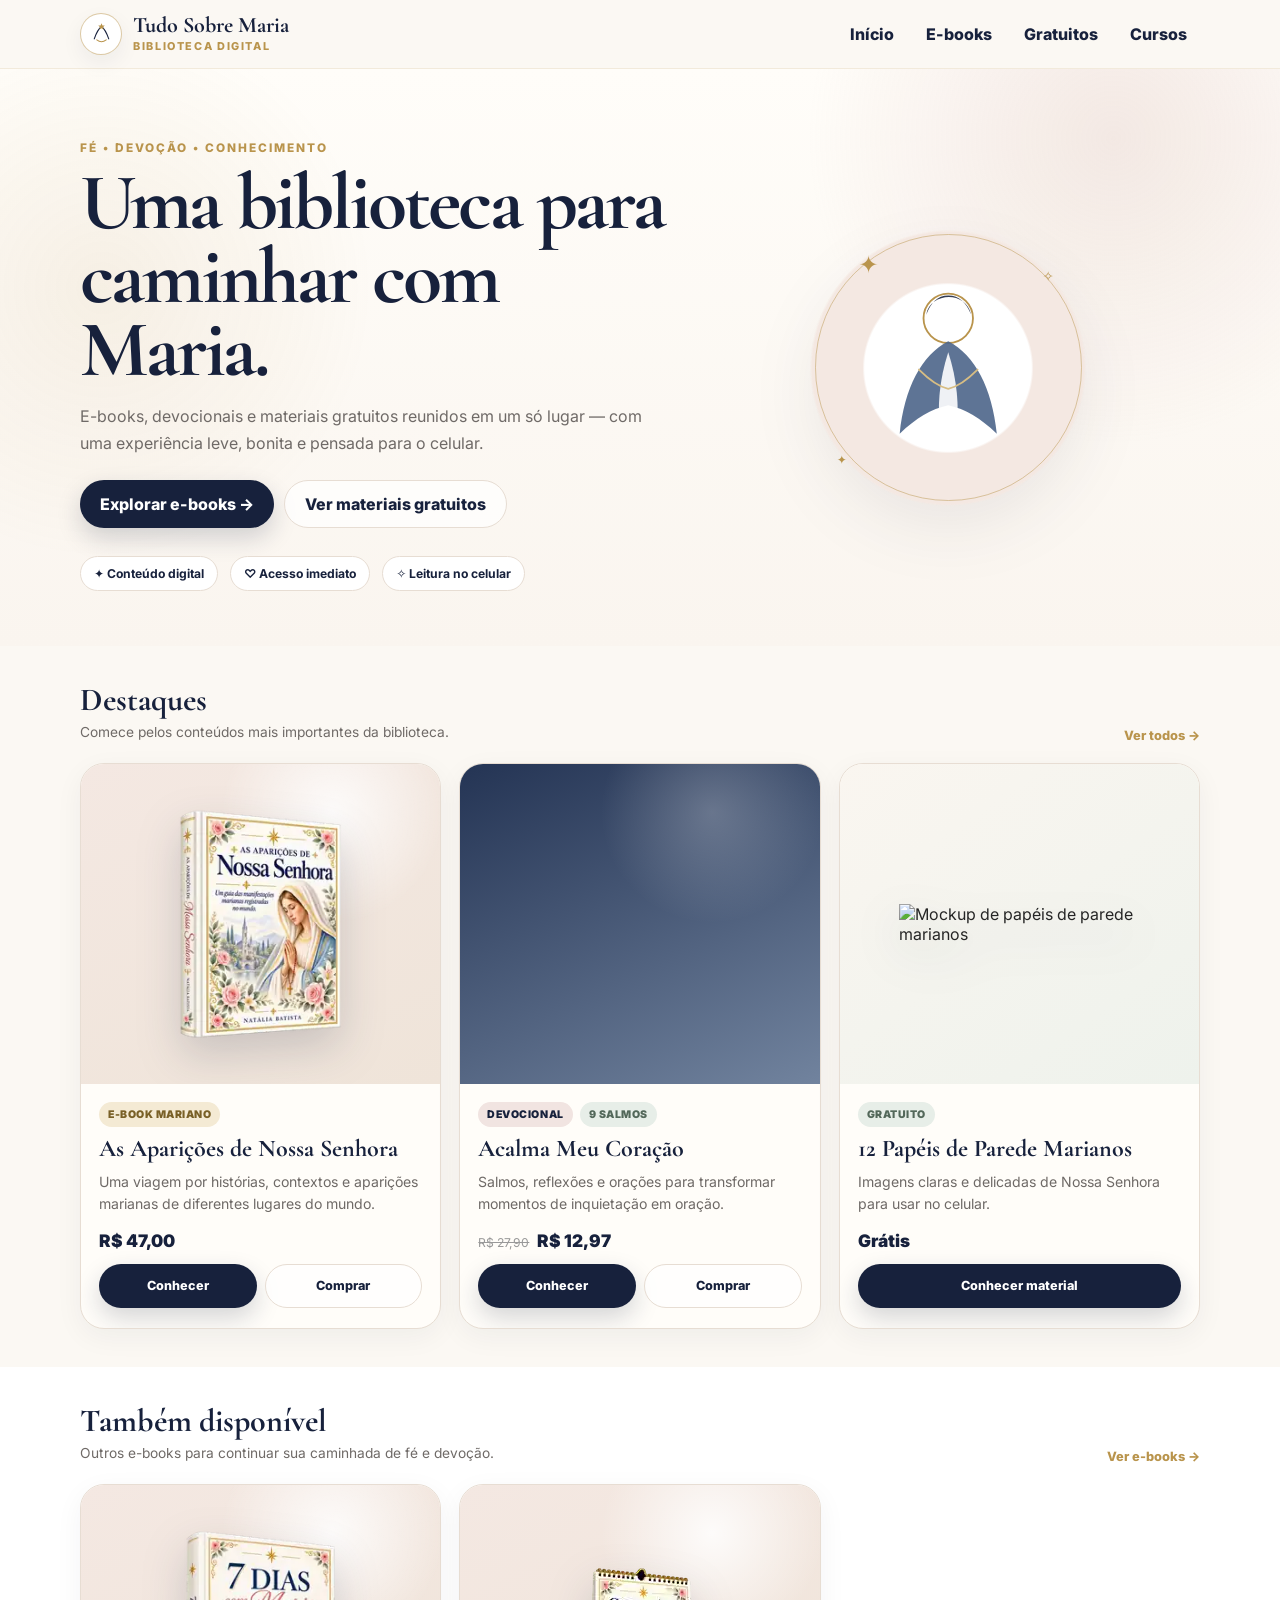
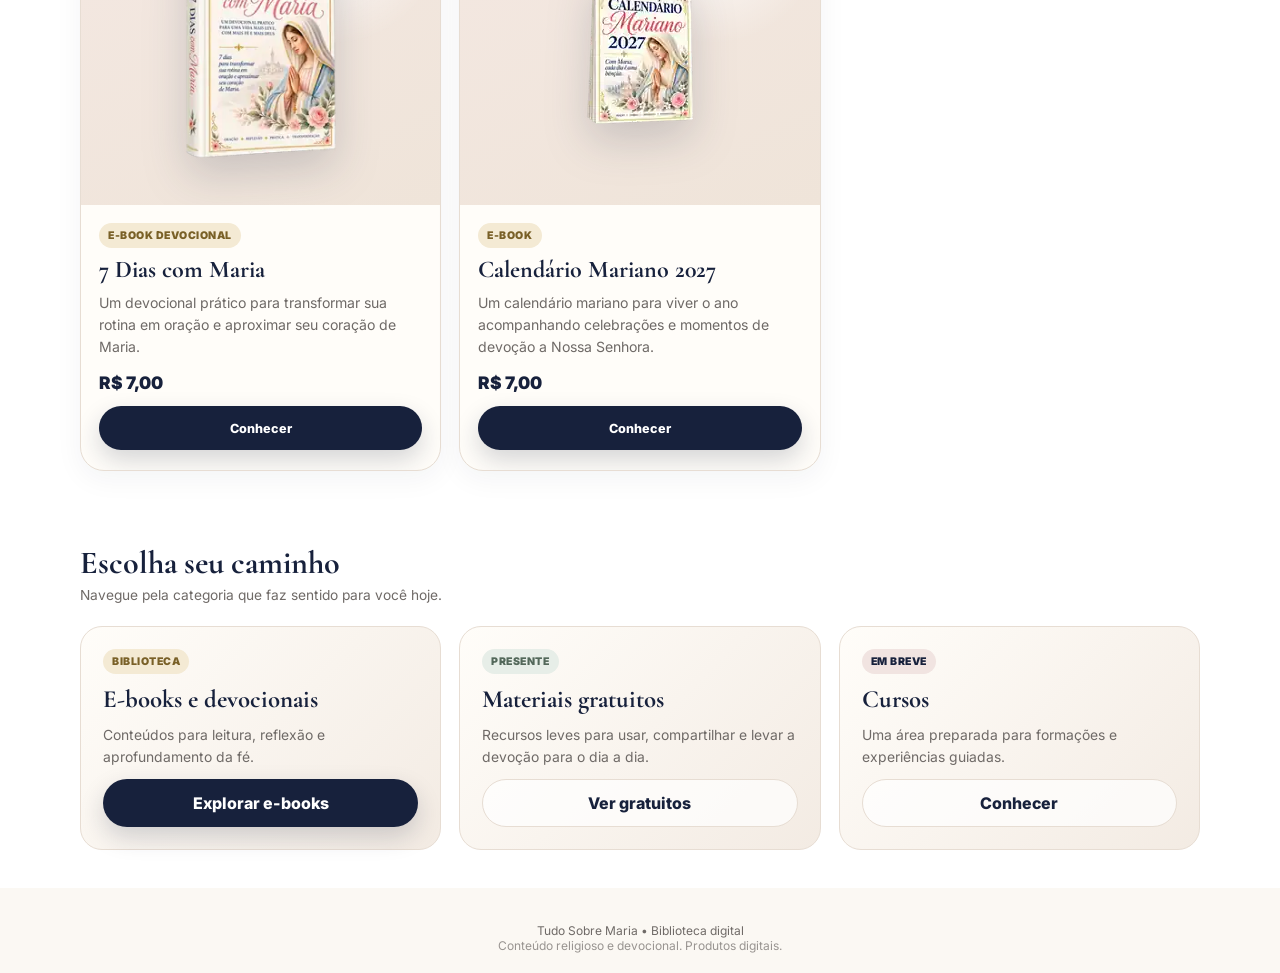
==== commit fc6eb762: "Usa mockups transparentes e centralizados nos cards" ====
--- a/index.html
+++ b/index.html
@@ -16,7 +16,7 @@
 .hero-art{min-height:270px;position:relative;display:grid;place-items:center}.marian-medallion{width:min(310px,82vw);aspect-ratio:1;border-radius:50%;position:relative;display:grid;place-items:center;background:radial-gradient(circle,#fff 0 38%,#f4e8e2 39% 62%,transparent 63%);filter:drop-shadow(0 25px 30px rgba(23,33,60,.07))}.marian-medallion:before{content:"";position:absolute;inset:7%;border:1px solid rgba(185,148,76,.48);border-radius:50%}.marian-symbol{width:55%;height:65%}.star{position:absolute;color:var(--gold);font-size:1.5rem}.s1{top:12%;left:21%}.s2{top:18%;right:16%;font-size:.85rem}.s3{bottom:18%;left:14%;font-size:.75rem}.trust-row{margin-top:28px;display:flex;gap:12px;overflow:auto;padding-bottom:3px;scrollbar-width:none}.trust-pill{white-space:nowrap;background:#fff;border:1px solid var(--line);border-radius:999px;padding:9px 13px;font-size:.76rem;font-weight:700;color:var(--navy)}
 .section{padding:38px 0}.section.alt{background:#fff}.section-heading{display:flex;justify-content:space-between;align-items:end;gap:16px;margin-bottom:20px}.section-heading h2{font-size:2rem;line-height:1}.section-heading p{font-size:.86rem;color:var(--muted);margin:6px 0 0;line-height:1.5}.text-link{font-size:.8rem;color:var(--gold);font-weight:800;cursor:pointer}.cat-row{display:flex;gap:9px;overflow:auto;padding:2px 0 14px;scrollbar-width:none}.cat{white-space:nowrap;padding:10px 15px;border-radius:999px;border:1px solid var(--line);background:#fff;color:var(--navy);font-weight:800;font-size:.78rem;cursor:pointer}.cat.active{background:var(--navy);color:white;border-color:var(--navy)}
 .grid{display:grid;grid-template-columns:1fr;gap:18px}.product-card{background:var(--paper);border:1px solid var(--line);border-radius:24px;overflow:hidden;box-shadow:0 8px 28px rgba(23,33,60,.05);display:flex;flex-direction:column}.product-visual{height:300px;display:grid;place-items:center;position:relative;overflow:hidden;padding:26px;background:radial-gradient(circle at 70% 15%,rgba(255,255,255,.85),transparent 30%),linear-gradient(155deg,#f4e8e2,#efe4d9)}.product-visual.blue{background:radial-gradient(circle at 70% 15%,rgba(255,255,255,.22),transparent 30%),linear-gradient(155deg,#243454,#71839e)}.product-visual.free{background:linear-gradient(145deg,#faf6f0,#eef2ec)}
-.mockup-img{display:block;max-width:88%;max-height:100%;object-fit:contain;filter:drop-shadow(0 18px 22px rgba(23,33,60,.18));border-radius:8px}.book{width:148px;height:210px;position:relative;perspective:900px;filter:drop-shadow(0 18px 18px rgba(23,33,60,.2))}.book-cover{height:100%;border-radius:4px 10px 10px 4px;padding:20px 14px;text-align:center;display:flex;flex-direction:column;align-items:center;justify-content:center;position:relative;transform:rotateY(-9deg);transform-origin:left;box-shadow:inset 10px 0 rgba(0,0,0,.06),0 2px 0 rgba(255,255,255,.2)}.book-cover:after{content:"";position:absolute;right:-9px;top:6px;width:10px;height:198px;background:linear-gradient(90deg,#e4d9ca,#fff);transform:skewY(-24deg);transform-origin:left}.book-navy{background:linear-gradient(160deg,#10213c,#28436a);color:white;border:1px solid rgba(215,189,131,.45)}.book-rose{background:linear-gradient(160deg,#fff8f5,#ead8d2);color:var(--navy);border:1px solid rgba(185,148,76,.38)}.cover-star{font-size:1rem;color:var(--gold2);margin-bottom:11px}.cover-title{font-family:"Cormorant Garamond",serif;font-size:1.18rem;font-weight:700;line-height:1.02}.cover-sub{font-size:.46rem;letter-spacing:.13em;text-transform:uppercase;margin-top:9px;opacity:.8}.halo-line{width:56px;height:72px;border:1px solid currentColor;border-radius:50% 50% 43% 43%;opacity:.32;margin:10px 0}
+.mockup-img{display:block;width:auto;height:auto;max-width:86%;max-height:88%;object-fit:contain;object-position:center center;margin:auto;filter:drop-shadow(0 18px 22px rgba(23,33,60,.18));border-radius:0}.free-mockup{max-width:78%;max-height:82%}.book{width:148px;height:210px;position:relative;perspective:900px;filter:drop-shadow(0 18px 18px rgba(23,33,60,.2))}.book-cover{height:100%;border-radius:4px 10px 10px 4px;padding:20px 14px;text-align:center;display:flex;flex-direction:column;align-items:center;justify-content:center;position:relative;transform:rotateY(-9deg);transform-origin:left;box-shadow:inset 10px 0 rgba(0,0,0,.06),0 2px 0 rgba(255,255,255,.2)}.book-cover:after{content:"";position:absolute;right:-9px;top:6px;width:10px;height:198px;background:linear-gradient(90deg,#e4d9ca,#fff);transform:skewY(-24deg);transform-origin:left}.book-navy{background:linear-gradient(160deg,#10213c,#28436a);color:white;border:1px solid rgba(215,189,131,.45)}.book-rose{background:linear-gradient(160deg,#fff8f5,#ead8d2);color:var(--navy);border:1px solid rgba(185,148,76,.38)}.cover-star{font-size:1rem;color:var(--gold2);margin-bottom:11px}.cover-title{font-family:"Cormorant Garamond",serif;font-size:1.18rem;font-weight:700;line-height:1.02}.cover-sub{font-size:.46rem;letter-spacing:.13em;text-transform:uppercase;margin-top:9px;opacity:.8}.halo-line{width:56px;height:72px;border:1px solid currentColor;border-radius:50% 50% 43% 43%;opacity:.32;margin:10px 0}
 .phone-stack{width:132px;height:214px;background:#fff;border:8px solid var(--navy);border-radius:25px;box-shadow:14px 15px 0 rgba(185,148,76,.15),0 18px 25px rgba(23,33,60,.12);padding:8px;display:grid;place-items:center;overflow:hidden}.phone-wall{height:100%;width:100%;border-radius:12px;background:linear-gradient(160deg,#f7e9e6,#f7f2eb);display:grid;place-items:center}.phone-wall svg{width:70%;opacity:.85}
 .card-body{padding:18px 18px 20px;display:flex;flex-direction:column;gap:10px;flex:1}.badges{display:flex;gap:7px;flex-wrap:wrap}.badge{display:inline-flex;width:max-content;border-radius:999px;padding:6px 9px;background:var(--rose2);color:var(--navy);font-size:.66rem;font-weight:900;text-transform:uppercase;letter-spacing:.05em}.badge.gold{background:#f4ead4;color:#796027}.badge.green{background:#e7eee8;color:#53685a}.product-card h3{font-size:1.5rem;line-height:1.02}.product-card p{color:var(--muted);font-size:.88rem;line-height:1.55;margin:0}.price-line{margin-top:auto;display:flex;align-items:baseline;gap:8px;padding-top:5px}.old-price{text-decoration:line-through;color:#999;font-size:.76rem}.price{font-size:1.08rem;font-weight:900;color:var(--navy)}.card-actions{display:grid;grid-template-columns:1fr 1fr;gap:8px;margin-top:3px}.card-actions .btn{min-height:44px;padding:0 10px;font-size:.79rem}
 .mini-banner{border:1px solid var(--line);border-radius:22px;padding:22px;background:linear-gradient(135deg,#fffdf9,#f3ebe3);display:grid;gap:10px}.mini-banner h3{font-size:1.55rem}.mini-banner p{margin:0;color:var(--muted);font-size:.87rem;line-height:1.6}.footer{padding:35px 0 20px;text-align:center;color:var(--muted);font-size:.75rem}
@@ -555,57 +555,48 @@
 <main>
 <section id="home" class="view active"><div class="hero"><div class="shell hero-grid"><div><div class="kicker">fé • devoção • conhecimento</div><h1>Uma biblioteca para caminhar com Maria.</h1><p>E-books, devocionais e materiais gratuitos reunidos em um só lugar — com uma experiência leve, bonita e pensada para o celular.</p><div class="hero-actions"><button class="btn btn-primary" onclick="go('ebooks')">Explorar e-books →</button><button class="btn btn-outline" onclick="go('gratuitos')">Ver materiais gratuitos</button></div><div class="trust-row"><span class="trust-pill">✦ Conteúdo digital</span><span class="trust-pill">♡ Acesso imediato</span><span class="trust-pill">✧ Leitura no celular</span></div></div><div class="hero-art"><div class="marian-medallion"><span class="star s1">✦</span><span class="star s2">✧</span><span class="star s3">✦</span><svg class="marian-symbol" viewBox="0 0 170 220"><circle cx="85" cy="56" r="27" fill="none" stroke="#b9944c" stroke-width="2"/><path d="M61 52c4-24 43-27 49 0-5-13-13-21-25-21S66 39 61 52z" fill="#17213c" opacity=".88"/><path d="M85 81c-29 15-48 51-53 101 18-17 34-27 53-31 19 4 35 14 53 31-5-50-24-86-53-101z" fill="#51698c" opacity=".92"/><path d="M85 93c-10 31-12 59-9 87h18c3-28 1-56-9-87z" fill="#fff" opacity=".9"/><path d="M53 112c13 13 23 19 32 21m32-21c-13 13-23 19-32 21" fill="none" stroke="#d7bd83" stroke-width="2" stroke-linecap="round"/></svg></div></div></div></div>
 <div class="section"><div class="shell"><div class="section-heading"><div><h2>Destaques</h2><p>Comece pelos conteúdos mais importantes da biblioteca.</p></div><span class="text-link" onclick="go('ebooks')">Ver todos →</span></div><div class="grid"><article class="product-card">
-   <div class="product-visual"><img class="mockup-img" src="assets/aparicoes.jpg" alt="Mockup do e-book As Aparições de Nossa Senhora"></div>
+   <div class="product-visual"><img class="mockup-img" src="assets/aparicoes.webp" alt="Mockup do e-book As Aparições de Nossa Senhora"></div>
    <div class="card-body"><div class="badges"><span class="badge gold">E-book mariano</span></div><h3>As Aparições de Nossa Senhora</h3><p>Uma viagem por histórias, contextos e aparições marianas de diferentes lugares do mundo.</p><div class="price-line"><span class="price">R$ 47,00</span></div><div class="card-actions"><button class="btn btn-primary" onclick="location.href='produtos/aparicoes.html'">Conhecer</button><a class="btn btn-outline" href="https://kiwify.app/IAcOyyU" target="_blank" rel="noopener">Comprar</a></div></div>
  </article>
  <article class="product-card">
-   <div class="product-visual blue"><img class="mockup-img" src="assets/acalma.png" alt="Mockup do e-book Acalma Meu Coração"></div>
+   <div class="product-visual blue"><img class="mockup-img" src="assets/acalma.webp" alt="Mockup do e-book Acalma Meu Coração"></div>
    <div class="card-body"><div class="badges"><span class="badge">Devocional</span><span class="badge green">9 Salmos</span></div><h3>Acalma Meu Coração</h3><p>Salmos, reflexões e orações para transformar momentos de inquietação em oração.</p><div class="price-line"><span class="old-price">R$ 27,90</span><span class="price">R$ 12,97</span></div><div class="card-actions"><button class="btn btn-primary" onclick="location.href='produtos/acalma.html'">Conhecer</button><a class="btn btn-outline" href="https://nataliasbatista.github.io/Acalma-meu-Cora-o-01/" target="_blank" rel="noopener">Comprar</a></div></div>
  </article><article class="product-card">
-   <div class="product-visual free"><div class="phone-stack"><div class="phone-wall">
-     <svg viewBox="0 0 100 130"><circle cx="50" cy="35" r="15" fill="none" stroke="#b9944c" stroke-width="2"/><path d="M31 37c3-14 33-16 38 0-5-8-10-12-19-12s-14 4-19 12z" fill="#17213c"/><path d="M50 51c-20 11-30 30-34 65 13-11 23-16 34-19 11 3 21 8 34 19-4-35-14-54-34-65z" fill="#73839a"/></svg>
-   </div></div></div>
-   <div class="card-body"><div class="badges"><span class="badge green">Gratuito</span></div><h3>12 Papéis de Parede Marianos</h3><p>Imagens claras e delicadas de Nossa Senhora para usar no celular.</p><div class="price-line"><span class="price">Grátis</span></div><div class="card-actions" style="grid-template-columns:1fr"><button class="btn btn-primary" onclick="go('wallpapers')">Conhecer material</button></div></div>
+   <div class="product-visual free"><img class="mockup-img free-mockup" src="assets/papeis-parede.webp" alt="Mockup de papéis de parede marianos"></div><div class="card-body"><div class="badges"><span class="badge green">Gratuito</span></div><h3>12 Papéis de Parede Marianos</h3><p>Imagens claras e delicadas de Nossa Senhora para usar no celular.</p><div class="price-line"><span class="price">Grátis</span></div><div class="card-actions" style="grid-template-columns:1fr"><button class="btn btn-primary" onclick="go('wallpapers')">Conhecer material</button></div></div>
  </article></div></div></div>
 <div class="section alt"><div class="shell"><div class="section-heading"><div><h2>Também disponível</h2><p>Outros e-books para continuar sua caminhada de fé e devoção.</p></div><span class="text-link" onclick="go('ebooks')">Ver e-books →</span></div><div class="grid"><article class="product-card">
-  <div class="product-visual"><img class="mockup-img" src="assets/7-dias-com-maria.jpg" alt="Mockup do e-book 7 Dias com Maria"></div>
+  <div class="product-visual"><img class="mockup-img" src="assets/7-dias-com-maria.webp" alt="Mockup do e-book 7 Dias com Maria"></div>
   <div class="card-body"><div class="badges"><span class="badge gold">E-book devocional</span></div><h3>7 Dias com Maria</h3><p>Um devocional prático para transformar sua rotina em oração e aproximar seu coração de Maria.</p><div class="price-line"><span class="price">R$ 7,00</span></div><div class="card-actions" style="grid-template-columns:1fr"><button class="btn btn-primary" onclick="location.href='produtos/7-dias-com-maria.html'">Conhecer</button></div></div>
 </article>
 <article class="product-card">
-  <div class="product-visual"><img class="mockup-img" src="assets/calendario-mariano-2027.jpg" alt="Mockup do e-book Calendário Mariano 2027"></div>
+  <div class="product-visual"><img class="mockup-img" src="assets/calendario-mariano-2027.webp" alt="Mockup do e-book Calendário Mariano 2027"></div>
   <div class="card-body"><div class="badges"><span class="badge gold">E-book</span></div><h3>Calendário Mariano 2027</h3><p>Um calendário mariano para viver o ano acompanhando celebrações e momentos de devoção a Nossa Senhora.</p><div class="price-line"><span class="price">R$ 7,00</span></div><div class="card-actions" style="grid-template-columns:1fr"><button class="btn btn-primary" onclick="location.href='produtos/calendario-mariano-2027.html'">Conhecer</button></div></div>
 </article></div></div></div><div class="section alt"><div class="shell"><div class="section-heading"><div><h2>Escolha seu caminho</h2><p>Navegue pela categoria que faz sentido para você hoje.</p></div></div><div class="grid"><div class="mini-banner"><span class="badge gold">Biblioteca</span><h3>E-books e devocionais</h3><p>Conteúdos para leitura, reflexão e aprofundamento da fé.</p><button class="btn btn-primary" onclick="go('ebooks')">Explorar e-books</button></div><div class="mini-banner"><span class="badge green">Presente</span><h3>Materiais gratuitos</h3><p>Recursos leves para usar, compartilhar e levar a devoção para o dia a dia.</p><button class="btn btn-outline" onclick="go('gratuitos')">Ver gratuitos</button></div><div class="mini-banner"><span class="badge">Em breve</span><h3>Cursos</h3><p>Uma área preparada para formações e experiências guiadas.</p><button class="btn btn-outline" onclick="go('cursos')">Conhecer</button></div></div></div></div></section>
 <section id="ebooks" class="view"><div class="section"><div class="shell"><div class="section-heading"><div><h2>E-books</h2><p>Leituras para conhecer, rezar e aprofundar sua caminhada.</p></div></div><div class="cat-row"><button class="cat active">Todos</button><button class="cat">Marianos</button><button class="cat">Devocionais</button><button class="cat">Salmos</button></div><div class="grid"><article class="product-card">
-   <div class="product-visual"><img class="mockup-img" src="assets/aparicoes.jpg" alt="Mockup do e-book As Aparições de Nossa Senhora"></div>
+   <div class="product-visual"><img class="mockup-img" src="assets/aparicoes.webp" alt="Mockup do e-book As Aparições de Nossa Senhora"></div>
    <div class="card-body"><div class="badges"><span class="badge gold">E-book mariano</span></div><h3>As Aparições de Nossa Senhora</h3><p>Uma viagem por histórias, contextos e aparições marianas de diferentes lugares do mundo.</p><div class="price-line"><span class="price">R$ 47,00</span></div><div class="card-actions"><button class="btn btn-primary" onclick="location.href='produtos/aparicoes.html'">Conhecer</button><a class="btn btn-outline" href="https://kiwify.app/IAcOyyU" target="_blank" rel="noopener">Comprar</a></div></div>
  </article>
  <article class="product-card">
-   <div class="product-visual blue"><img class="mockup-img" src="assets/acalma.png" alt="Mockup do e-book Acalma Meu Coração"></div>
+   <div class="product-visual blue"><img class="mockup-img" src="assets/acalma.webp" alt="Mockup do e-book Acalma Meu Coração"></div>
    <div class="card-body"><div class="badges"><span class="badge">Devocional</span><span class="badge green">9 Salmos</span></div><h3>Acalma Meu Coração</h3><p>Salmos, reflexões e orações para transformar momentos de inquietação em oração.</p><div class="price-line"><span class="old-price">R$ 27,90</span><span class="price">R$ 12,97</span></div><div class="card-actions"><button class="btn btn-primary" onclick="location.href='produtos/acalma.html'">Conhecer</button><a class="btn btn-outline" href="https://nataliasbatista.github.io/Acalma-meu-Cora-o-01/" target="_blank" rel="noopener">Comprar</a></div></div>
  </article><article class="product-card">
-  <div class="product-visual"><img class="mockup-img" src="assets/7-dias-com-maria.jpg" alt="Mockup do e-book 7 Dias com Maria"></div>
+  <div class="product-visual"><img class="mockup-img" src="assets/7-dias-com-maria.webp" alt="Mockup do e-book 7 Dias com Maria"></div>
   <div class="card-body"><div class="badges"><span class="badge gold">E-book devocional</span></div><h3>7 Dias com Maria</h3><p>Um devocional prático para transformar sua rotina em oração e aproximar seu coração de Maria.</p><div class="price-line"><span class="price">R$ 7,00</span></div><div class="card-actions" style="grid-template-columns:1fr"><button class="btn btn-primary" onclick="location.href='produtos/7-dias-com-maria.html'">Conhecer</button></div></div>
 </article>
 <article class="product-card">
-  <div class="product-visual"><img class="mockup-img" src="assets/calendario-mariano-2027.jpg" alt="Mockup do e-book Calendário Mariano 2027"></div>
+  <div class="product-visual"><img class="mockup-img" src="assets/calendario-mariano-2027.webp" alt="Mockup do e-book Calendário Mariano 2027"></div>
   <div class="card-body"><div class="badges"><span class="badge gold">E-book</span></div><h3>Calendário Mariano 2027</h3><p>Um calendário mariano para viver o ano acompanhando celebrações e momentos de devoção a Nossa Senhora.</p><div class="price-line"><span class="price">R$ 7,00</span></div><div class="card-actions" style="grid-template-columns:1fr"><button class="btn btn-primary" onclick="location.href='produtos/calendario-mariano-2027.html'">Conhecer</button></div></div>
 </article></div></div></div></section>
 <section id="gratuitos" class="view"><div class="section"><div class="shell"><div class="section-heading"><div><h2>Materiais gratuitos</h2><p>Pequenos presentes para levar fé e beleza para a rotina.</p></div></div><div class="grid"><article class="product-card">
-   <div class="product-visual free"><div class="phone-stack"><div class="phone-wall">
-     <svg viewBox="0 0 100 130"><circle cx="50" cy="35" r="15" fill="none" stroke="#b9944c" stroke-width="2"/><path d="M31 37c3-14 33-16 38 0-5-8-10-12-19-12s-14 4-19 12z" fill="#17213c"/><path d="M50 51c-20 11-30 30-34 65 13-11 23-16 34-19 11 3 21 8 34 19-4-35-14-54-34-65z" fill="#73839a"/></svg>
-   </div></div></div>
-   <div class="card-body"><div class="badges"><span class="badge green">Gratuito</span></div><h3>12 Papéis de Parede Marianos</h3><p>Imagens claras e delicadas de Nossa Senhora para usar no celular.</p><div class="price-line"><span class="price">Grátis</span></div><div class="card-actions" style="grid-template-columns:1fr"><button class="btn btn-primary" onclick="go('wallpapers')">Conhecer material</button></div></div>
+   <div class="product-visual free"><img class="mockup-img free-mockup" src="assets/papeis-parede.webp" alt="Mockup de papéis de parede marianos"></div><div class="card-body"><div class="badges"><span class="badge green">Gratuito</span></div><h3>12 Papéis de Parede Marianos</h3><p>Imagens claras e delicadas de Nossa Senhora para usar no celular.</p><div class="price-line"><span class="price">Grátis</span></div><div class="card-actions" style="grid-template-columns:1fr"><button class="btn btn-primary" onclick="go('wallpapers')">Conhecer material</button></div></div>
  </article><article class="product-card">
-   <div class="product-visual free"><div class="phone-stack"><div class="phone-wall">
-     <svg viewBox="0 0 100 130"><circle cx="50" cy="35" r="15" fill="none" stroke="#b9944c" stroke-width="2"/><path d="M31 37c3-14 33-16 38 0-5-8-10-12-19-12s-14 4-19 12z" fill="#17213c"/><path d="M50 51c-20 11-30 30-34 65 13-11 23-16 34-19 11 3 21 8 34 19-4-35-14-54-34-65z" fill="#73839a"/></svg>
-   </div></div></div>
-   <div class="card-body"><div class="badges"><span class="badge green">Gratuito</span></div><h3>12 Cartões Marianos para WhatsApp</h3><p>Mensagens de fé, paz, saúde e esperança para compartilhar com quem você ama.</p><div class="price-line"><span class="price">Grátis</span></div><div class="card-actions" style="grid-template-columns:1fr"><button class="btn btn-primary" onclick="go('cards')">Conhecer material</button></div></div>
+   <div class="product-visual free"><img class="mockup-img free-mockup" src="assets/cartoes-devocionais.webp" alt="Mockup de cartões devocionais marianos"></div><div class="card-body"><div class="badges"><span class="badge green">Gratuito</span></div><h3>12 Cartões Marianos para WhatsApp</h3><p>Mensagens de fé, paz, saúde e esperança para compartilhar com quem você ama.</p><div class="price-line"><span class="price">Grátis</span></div><div class="card-actions" style="grid-template-columns:1fr"><button class="btn btn-primary" onclick="go('cards')">Conhecer material</button></div></div>
  </article></div><p class="notice">O contador público de downloads será ativado quando conectarmos uma base simples. Nesta primeira versão, nenhum número é inventado.</p></div></div></section>
 <section id="cursos" class="view"><div class="shell empty-state"><div class="big">Cursos em preparação</div><p>Esta área já está pronta para receber cursos e formações futuras sem precisar mudar o link da sua Bio.</p><button class="btn btn-primary" onclick="go('home')">Voltar à biblioteca</button></div></section>
 <section id="aparicoes" class="view">
  <div class="shell back-row"><button class="back" onclick="go('ebooks')">← Voltar aos e-books</button></div>
  <div class="detail-hero"><div class="shell detail-grid">
-  <div class="detail-visual "><img class="mockup-img" src="assets/aparicoes.jpg" alt="Mockup do e-book As Aparições de Nossa Senhora"></div>
+  <div class="detail-visual "><img class="mockup-img" src="assets/aparicoes.webp" alt="Mockup do e-book As Aparições de Nossa Senhora"></div>
   <div class="detail-copy"><div class="badges"><span class="badge gold">E-book mariano</span></div><h1>As Aparições de Nossa Senhora</h1><p class="lead">Conheça histórias de aparições marianas de diferentes lugares do mundo em um conteúdo organizado para leitura, reflexão e devoção.</p><div class="detail-price">R$ 47,00</div><div class="detail-actions"><a class="btn btn-primary" href="https://kiwify.app/IAcOyyU" target="_blank" rel="noopener">Quero acessar agora →</a><button class="btn btn-outline" onclick="document.getElementById('inside-aparicoes').scrollIntoView()">Ver por dentro</button></div></div>
  </div></div>
  <div class="section"><div class="shell"><div class="section-heading"><div><h2>O que você vai encontrar</h2><p>Conteúdo objetivo, bonito e fácil de consultar.</p></div></div><div class="benefit-list"><div class="benefit"><span class="check">✓</span><div><strong>Histórias organizadas</strong><div>Aparições reunidas de forma clara e agradável para facilitar a leitura.</div></div></div><div class="benefit"><span class="check">✓</span><div><strong>Contexto e localização</strong><div>Informações que ajudam a situar cada relato no tempo e no espaço.</div></div></div><div class="benefit"><span class="check">✓</span><div><strong>Leitura devocional</strong><div>Um conteúdo que une conhecimento, contemplação e fé.</div></div></div><div class="benefit"><span class="check">✓</span><div><strong>Experiência visual</strong><div>Estrutura pensada para leitura digital, inclusive pelo celular.</div></div></div></div></div></div>
@@ -619,7 +610,7 @@
  </section><section id="acalma" class="view">
  <div class="shell back-row"><button class="back" onclick="go('ebooks')">← Voltar aos e-books</button></div>
  <div class="detail-hero"><div class="shell detail-grid">
-  <div class="detail-visual blue"><img class="mockup-img" src="assets/acalma.png" alt="Mockup do e-book Acalma Meu Coração"></div>
+  <div class="detail-visual blue"><img class="mockup-img" src="assets/acalma.webp" alt="Mockup do e-book Acalma Meu Coração"></div>
   <div class="detail-copy"><div class="badges"><span class="badge ">Devocional cristão</span></div><h1>Acalma Meu Coração</h1><p class="lead">Salmos para quando a ansiedade aperta e a mente e o coração precisam descansar — um apoio espiritual para transformar inquietação em oração.</p><div class="detail-price">R$ 12,97</div><div class="detail-actions"><a class="btn btn-primary" href="https://nataliasbatista.github.io/Acalma-meu-Cora-o-01/" target="_blank" rel="noopener">Quero acessar agora →</a><button class="btn btn-outline" onclick="document.getElementById('inside-acalma').scrollIntoView()">Ver por dentro</button></div></div>
  </div></div>
  <div class="section"><div class="shell"><div class="section-heading"><div><h2>O que você vai encontrar</h2><p>Conteúdo objetivo, bonito e fácil de consultar.</p></div></div><div class="benefit-list"><div class="benefit"><span class="check">✓</span><div><strong>9 Salmos selecionados</strong><div>Uma seleção para diferentes momentos de inquietação e busca por paz.</div></div></div><div class="benefit"><span class="check">✓</span><div><strong>Reze este Salmo quando…</strong><div>Situações práticas que ajudam a escolher a oração para cada momento.</div></div></div><div class="benefit"><span class="check">✓</span><div><strong>Contexto dos Salmos</strong><div>Explicações breves para compreender melhor a passagem.</div></div></div><div class="benefit"><span class="check">✓</span><div><strong>Orações e reflexões</strong><div>Um caminho simples para transformar leitura bíblica em oração.</div></div></div></div></div></div>
@@ -654,7 +645,7 @@
 <section id="7dias" class="view">
  <div class="shell back-row"><button class="back" onclick="go('ebooks')">← Voltar aos e-books</button></div>
  <div class="detail-hero"><div class="shell detail-grid">
-  <div class="detail-visual"><img class="mockup-img" src="assets/7-dias-com-maria.jpg" alt="Mockup 7 Dias com Maria"></div>
+  <div class="detail-visual"><img class="mockup-img" src="assets/7-dias-com-maria.webp" alt="Mockup 7 Dias com Maria"></div>
   <div class="detail-copy"><div class="badges"><span class="badge gold">E-book devocional</span></div><h1>7 Dias com Maria</h1><p class="lead">Um devocional prático para uma vida mais leve, com mais fé e mais Deus. Sete dias para transformar sua rotina em oração e aproximar seu coração de Maria.</p><div class="detail-actions"><button class="btn btn-outline" onclick="go('ebooks')">Ver outros e-books</button></div></div>
  </div></div>
  <div class="section"><div class="shell"><div class="section-heading"><div><h2>Uma semana com propósito</h2><p>O conteúdo combina oração, reflexão e prática para ser vivido ao longo de sete dias.</p></div></div><div class="benefit-list">
@@ -665,7 +656,7 @@
 </section><section id="calendario" class="view">
  <div class="shell back-row"><button class="back" onclick="go('ebooks')">← Voltar aos e-books</button></div>
  <div class="detail-hero"><div class="shell detail-grid">
-  <div class="detail-visual"><img class="mockup-img" src="assets/calendario-mariano-2027.jpg" alt="Mockup Calendário Mariano 2027"></div>
+  <div class="detail-visual"><img class="mockup-img" src="assets/calendario-mariano-2027.webp" alt="Mockup Calendário Mariano 2027"></div>
   <div class="detail-copy"><div class="badges"><span class="badge gold">E-book</span></div><h1>Calendário Mariano 2027</h1><p class="lead">Com Maria, cada dia é uma bênção. Um calendário para acompanhar 2027 com inspiração mariana, oração, família e esperança.</p><div class="detail-actions"><button class="btn btn-outline" onclick="go('ebooks')">Ver outros e-books</button></div></div>
  </div></div>
  <div class="section"><div class="shell"><div class="section-heading"><div><h2>Maria ao longo do ano</h2><p>Uma forma bonita e prática de manter a devoção presente na rotina de 2027.</p></div></div><div class="benefit-list">
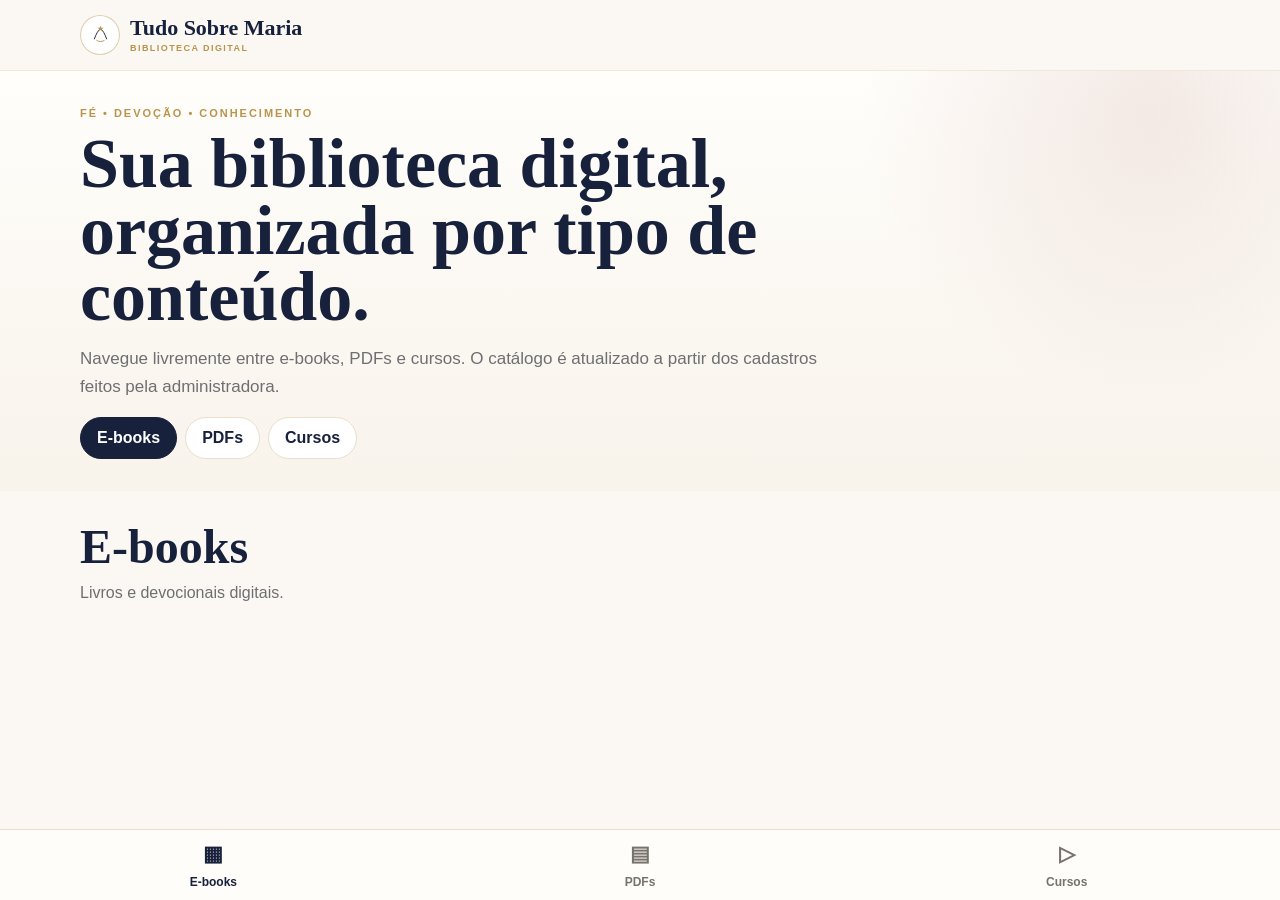
==== commit a1d54448: "Transforma biblioteca em catálogo autogerenciável" ====
--- a/index.html
+++ b/index.html
@@ -1,696 +1,57 @@
 <!doctype html>
 <html lang="pt-BR">
 <head>
-<meta charset="utf-8"><meta name="viewport" content="width=device-width,initial-scale=1,viewport-fit=cover">
+<meta charset="utf-8">
+<meta name="viewport" content="width=device-width,initial-scale=1,viewport-fit=cover">
 <meta name="theme-color" content="#17213c">
-<title>Tudo Sobre Maria | Biblioteca Digital</title>
-<meta name="description" content="E-books, devocionais e materiais gratuitos para fortalecer sua fé e sua caminhada com Maria.">
-<link rel="preconnect" href="https://fonts.googleapis.com"><link rel="preconnect" href="https://fonts.gstatic.com" crossorigin>
-<link href="https://fonts.googleapis.com/css2?family=Cormorant+Garamond:wght@500;600;700&family=Inter:wght@400;500;600;700;800&display=swap" rel="stylesheet">
+<title>Biblioteca Tudo Sobre Maria</title>
+<meta name="description" content="E-books, PDFs e cursos em uma biblioteca digital mariana.">
 <style>
-:root{--navy:#17213c;--navy2:#243454;--blue:#51698c;--gold:#b9944c;--gold2:#d7bd83;--rose:#cfa9a2;--rose2:#f1e4e1;--cream:#fbf8f3;--paper:#fffdf9;--ink:#252525;--muted:#6f6a67;--line:#e7ddd3;--green:#637b68;--shadow:0 20px 55px rgba(23,33,60,.11)}
-*{box-sizing:border-box}html{scroll-behavior:smooth}body{margin:0;font-family:Inter,system-ui,sans-serif;background:var(--cream);color:var(--ink);padding-bottom:82px}a{text-decoration:none;color:inherit}button{font:inherit}img,svg{display:block;max-width:100%}.shell{width:min(1120px,calc(100% - 30px));margin:auto}.desktop-nav{display:none}
-.topbar{background:rgba(251,248,243,.94);backdrop-filter:blur(16px);border-bottom:1px solid rgba(185,148,76,.14);position:sticky;top:0;z-index:30}.topbar-inner{min-height:68px;display:flex;align-items:center;justify-content:space-between;gap:12px}.brand{display:flex;align-items:center;gap:11px;cursor:pointer}.brand-mark{width:42px;height:42px;border:1px solid rgba(185,148,76,.5);border-radius:50%;display:grid;place-items:center;background:#fff;box-shadow:0 8px 22px rgba(23,33,60,.06)}.brand-name{font-family:"Cormorant Garamond",serif;font-size:1.38rem;font-weight:700;color:var(--navy);line-height:.95}.brand-sub{font-size:.68rem;letter-spacing:.15em;text-transform:uppercase;color:var(--gold);font-weight:800;margin-top:3px}
-.hero{position:relative;overflow:hidden;padding:48px 0 34px;background:radial-gradient(circle at 87% 12%,rgba(207,169,162,.24),transparent 25%),radial-gradient(circle at 8% 38%,rgba(185,148,76,.10),transparent 22%),linear-gradient(180deg,#fffdf9 0%,#faf5ef 100%)}.hero-grid{display:grid;gap:26px;align-items:center}.kicker{font-size:.74rem;letter-spacing:.17em;text-transform:uppercase;font-weight:800;color:var(--gold)}
-h1,h2,h3{font-family:"Cormorant Garamond",serif;color:var(--navy);margin:0}h1{font-size:clamp(2.65rem,12vw,5rem);line-height:.92;letter-spacing:-.035em;margin:11px 0 16px}.hero p{font-size:1rem;line-height:1.7;color:var(--muted);margin:0;max-width:590px}.hero-actions{display:flex;flex-wrap:wrap;gap:10px;margin-top:23px}.btn{border:0;border-radius:999px;min-height:48px;padding:0 20px;display:inline-flex;align-items:center;justify-content:center;gap:8px;font-weight:800;cursor:pointer;transition:.2s ease}.btn-primary{background:var(--navy);color:white;box-shadow:0 10px 25px rgba(23,33,60,.18)}.btn-primary:hover{transform:translateY(-1px);background:var(--navy2)}.btn-outline{background:rgba(255,255,255,.72);color:var(--navy);border:1px solid var(--line)}
-.hero-art{min-height:270px;position:relative;display:grid;place-items:center}.marian-medallion{width:min(310px,82vw);aspect-ratio:1;border-radius:50%;position:relative;display:grid;place-items:center;background:radial-gradient(circle,#fff 0 38%,#f4e8e2 39% 62%,transparent 63%);filter:drop-shadow(0 25px 30px rgba(23,33,60,.07))}.marian-medallion:before{content:"";position:absolute;inset:7%;border:1px solid rgba(185,148,76,.48);border-radius:50%}.marian-symbol{width:55%;height:65%}.star{position:absolute;color:var(--gold);font-size:1.5rem}.s1{top:12%;left:21%}.s2{top:18%;right:16%;font-size:.85rem}.s3{bottom:18%;left:14%;font-size:.75rem}.trust-row{margin-top:28px;display:flex;gap:12px;overflow:auto;padding-bottom:3px;scrollbar-width:none}.trust-pill{white-space:nowrap;background:#fff;border:1px solid var(--line);border-radius:999px;padding:9px 13px;font-size:.76rem;font-weight:700;color:var(--navy)}
-.section{padding:38px 0}.section.alt{background:#fff}.section-heading{display:flex;justify-content:space-between;align-items:end;gap:16px;margin-bottom:20px}.section-heading h2{font-size:2rem;line-height:1}.section-heading p{font-size:.86rem;color:var(--muted);margin:6px 0 0;line-height:1.5}.text-link{font-size:.8rem;color:var(--gold);font-weight:800;cursor:pointer}.cat-row{display:flex;gap:9px;overflow:auto;padding:2px 0 14px;scrollbar-width:none}.cat{white-space:nowrap;padding:10px 15px;border-radius:999px;border:1px solid var(--line);background:#fff;color:var(--navy);font-weight:800;font-size:.78rem;cursor:pointer}.cat.active{background:var(--navy);color:white;border-color:var(--navy)}
-.grid{display:grid;grid-template-columns:1fr;gap:18px}.product-card{background:var(--paper);border:1px solid var(--line);border-radius:24px;overflow:hidden;box-shadow:0 8px 28px rgba(23,33,60,.05);display:flex;flex-direction:column}.product-visual{height:300px;display:grid;place-items:center;position:relative;overflow:hidden;padding:26px;background:radial-gradient(circle at 70% 15%,rgba(255,255,255,.85),transparent 30%),linear-gradient(155deg,#f4e8e2,#efe4d9)}.product-visual.blue{background:radial-gradient(circle at 70% 15%,rgba(255,255,255,.22),transparent 30%),linear-gradient(155deg,#243454,#71839e)}.product-visual.free{background:linear-gradient(145deg,#faf6f0,#eef2ec)}
-.mockup-img{display:block;width:auto;height:auto;max-width:86%;max-height:88%;object-fit:contain;object-position:center center;margin:auto;filter:drop-shadow(0 18px 22px rgba(23,33,60,.18));border-radius:0}.free-mockup{max-width:78%;max-height:82%}.book{width:148px;height:210px;position:relative;perspective:900px;filter:drop-shadow(0 18px 18px rgba(23,33,60,.2))}.book-cover{height:100%;border-radius:4px 10px 10px 4px;padding:20px 14px;text-align:center;display:flex;flex-direction:column;align-items:center;justify-content:center;position:relative;transform:rotateY(-9deg);transform-origin:left;box-shadow:inset 10px 0 rgba(0,0,0,.06),0 2px 0 rgba(255,255,255,.2)}.book-cover:after{content:"";position:absolute;right:-9px;top:6px;width:10px;height:198px;background:linear-gradient(90deg,#e4d9ca,#fff);transform:skewY(-24deg);transform-origin:left}.book-navy{background:linear-gradient(160deg,#10213c,#28436a);color:white;border:1px solid rgba(215,189,131,.45)}.book-rose{background:linear-gradient(160deg,#fff8f5,#ead8d2);color:var(--navy);border:1px solid rgba(185,148,76,.38)}.cover-star{font-size:1rem;color:var(--gold2);margin-bottom:11px}.cover-title{font-family:"Cormorant Garamond",serif;font-size:1.18rem;font-weight:700;line-height:1.02}.cover-sub{font-size:.46rem;letter-spacing:.13em;text-transform:uppercase;margin-top:9px;opacity:.8}.halo-line{width:56px;height:72px;border:1px solid currentColor;border-radius:50% 50% 43% 43%;opacity:.32;margin:10px 0}
-.phone-stack{width:132px;height:214px;background:#fff;border:8px solid var(--navy);border-radius:25px;box-shadow:14px 15px 0 rgba(185,148,76,.15),0 18px 25px rgba(23,33,60,.12);padding:8px;display:grid;place-items:center;overflow:hidden}.phone-wall{height:100%;width:100%;border-radius:12px;background:linear-gradient(160deg,#f7e9e6,#f7f2eb);display:grid;place-items:center}.phone-wall svg{width:70%;opacity:.85}
-.card-body{padding:18px 18px 20px;display:flex;flex-direction:column;gap:10px;flex:1}.badges{display:flex;gap:7px;flex-wrap:wrap}.badge{display:inline-flex;width:max-content;border-radius:999px;padding:6px 9px;background:var(--rose2);color:var(--navy);font-size:.66rem;font-weight:900;text-transform:uppercase;letter-spacing:.05em}.badge.gold{background:#f4ead4;color:#796027}.badge.green{background:#e7eee8;color:#53685a}.product-card h3{font-size:1.5rem;line-height:1.02}.product-card p{color:var(--muted);font-size:.88rem;line-height:1.55;margin:0}.price-line{margin-top:auto;display:flex;align-items:baseline;gap:8px;padding-top:5px}.old-price{text-decoration:line-through;color:#999;font-size:.76rem}.price{font-size:1.08rem;font-weight:900;color:var(--navy)}.card-actions{display:grid;grid-template-columns:1fr 1fr;gap:8px;margin-top:3px}.card-actions .btn{min-height:44px;padding:0 10px;font-size:.79rem}
-.mini-banner{border:1px solid var(--line);border-radius:22px;padding:22px;background:linear-gradient(135deg,#fffdf9,#f3ebe3);display:grid;gap:10px}.mini-banner h3{font-size:1.55rem}.mini-banner p{margin:0;color:var(--muted);font-size:.87rem;line-height:1.6}.footer{padding:35px 0 20px;text-align:center;color:var(--muted);font-size:.75rem}
-.bottom-nav{position:fixed;left:0;right:0;bottom:0;height:74px;background:rgba(255,253,249,.97);backdrop-filter:blur(18px);border-top:1px solid var(--line);display:grid;grid-template-columns:repeat(4,1fr);z-index:80;padding-bottom:max(env(safe-area-inset-bottom),3px)}.bottom-nav button{border:0;background:transparent;color:#746f6c;display:flex;flex-direction:column;align-items:center;justify-content:center;gap:4px;font-weight:800;font-size:.65rem}.bottom-nav button.active{color:var(--navy)}.nav-icon{font-size:1.12rem;line-height:1}.view{display:none}.view.active{display:block}
-.back-row{padding:18px 0 0}.back{border:0;background:transparent;color:var(--navy);font-weight:800;padding:9px 0;cursor:pointer}.detail-hero{padding:22px 0 38px;background:linear-gradient(180deg,#fffdf9,#f7f0e8)}.detail-grid{display:grid;gap:26px;align-items:center}.detail-visual{min-height:390px;border-radius:28px;display:grid;place-items:center;position:relative;background:radial-gradient(circle at 70% 18%,#fff,transparent 30%),linear-gradient(150deg,#f4e9e4,#eadfd3);border:1px solid var(--line);overflow:hidden}.detail-visual.blue{background:radial-gradient(circle at 70% 15%,rgba(255,255,255,.18),transparent 30%),linear-gradient(150deg,#1c2b49,#566b8a)}.detail-visual .book{width:185px;height:265px}.detail-visual .book-cover:after{height:251px}.detail-copy h1{font-size:clamp(2.65rem,11vw,4.6rem);margin-bottom:14px}.detail-copy .lead{color:var(--muted);font-size:1rem;line-height:1.7;margin:0}.detail-price{font-size:1.35rem;font-weight:900;color:var(--navy);margin:17px 0 5px}.detail-actions{display:grid;gap:9px;margin-top:16px}
-.benefit-list{display:grid;gap:12px}.benefit{display:flex;gap:11px;align-items:flex-start;border-bottom:1px solid var(--line);padding-bottom:12px}.check{width:24px;height:24px;border-radius:50%;background:var(--rose2);color:var(--navy);display:grid;place-items:center;font-size:.75rem;font-weight:900;flex:0 0 auto}.benefit strong{color:var(--navy);font-size:.9rem}.benefit div:last-child{font-size:.83rem;color:var(--muted);line-height:1.5}
-.preview-grid{display:grid;grid-template-columns:repeat(2,1fr);gap:10px}.sample-page{aspect-ratio:.72;background:#fff;border:1px solid var(--line);box-shadow:0 8px 20px rgba(23,33,60,.05);padding:14px;border-radius:8px;overflow:hidden}.sample-page .tiny-star{text-align:center;color:var(--gold);font-size:.65rem}.sample-page h4{font-family:"Cormorant Garamond",serif;color:var(--navy);text-align:center;font-size:.82rem;margin:7px 0 10px}.lines{display:grid;gap:5px}.line{height:3px;border-radius:4px;background:#e9e4df}.line.short{width:65%}.line.mid{width:82%}.quote-box{border-left:2px solid var(--gold);padding-left:6px;margin:11px 0;font-size:.45rem;color:#6e6862;line-height:1.4}
-.cta-box{border-radius:26px;padding:28px 22px;background:var(--navy);color:white;text-align:center}.cta-box h2{color:white;font-size:2rem}.cta-box p{color:#d9dfeb;line-height:1.6;font-size:.9rem}.cta-box .btn{background:white;color:var(--navy);width:100%}.faq{display:grid;gap:9px}.faq details{background:#fff;border:1px solid var(--line);border-radius:14px;padding:15px}.faq summary{font-weight:800;color:var(--navy);cursor:pointer;font-size:.88rem}.faq p{font-size:.82rem;line-height:1.55;color:var(--muted)}.notice{font-size:.73rem;color:var(--muted);margin-top:10px;line-height:1.5}.empty-state{text-align:center;padding:55px 12px}.empty-state .big{font-family:"Cormorant Garamond",serif;font-size:2.5rem;color:var(--navy)}.empty-state p{color:var(--muted);line-height:1.6}
-
-.download-modal{position:fixed;inset:0;background:rgba(12,18,34,.56);backdrop-filter:blur(5px);display:none;align-items:flex-end;justify-content:center;z-index:120;padding:14px}
-.download-modal.open{display:flex}.download-sheet{width:min(520px,100%);background:#fffdf9;border:1px solid var(--line);border-radius:26px;padding:22px;box-shadow:0 24px 70px rgba(12,18,34,.28);position:relative}
-.modal-close{position:absolute;right:16px;top:14px;border:0;background:transparent;color:var(--navy);font-size:1.4rem;cursor:pointer}
-.download-sheet h3{font-size:1.9rem;margin:2px 34px 7px 0}.download-sheet p{color:var(--muted);font-size:.86rem;line-height:1.55;margin:0 0 16px}
-.form-grid{display:grid;gap:11px}.field label{display:block;font-size:.74rem;font-weight:800;color:var(--navy);margin:0 0 6px}.field input{width:100%;min-height:47px;border:1px solid var(--line);border-radius:13px;background:#fff;padding:0 13px;font:inherit;color:var(--ink);outline:none}.field input:focus{border-color:var(--gold);box-shadow:0 0 0 3px rgba(185,148,76,.12)}
-.consent{display:flex;gap:9px;align-items:flex-start;font-size:.72rem;line-height:1.45;color:var(--muted)}.consent input{margin-top:2px}.download-sheet .btn{width:100%}.modal-note{font-size:.68rem;color:#8a8581;text-align:center;margin-top:9px}
-
-/* Ajustes mobile: largura da viewport e centralização dos mockups */
-html,body{width:100%;max-width:100%;overflow-x:hidden}
-body,main,.view,.hero,.section,.footer{max-width:100vw}
-.shell{max-width:1120px}
-.product-card,.product-visual,.detail-visual,.card-body{min-width:0;max-width:100%}
-.mockup-img{width:auto;height:auto;margin-left:auto;margin-right:auto;object-position:center center}
-.hero-actions,.card-actions,.detail-actions{max-width:100%}
-
-@media(max-width:719px){
-  .shell{width:100%;padding-left:16px;padding-right:16px;margin-left:auto;margin-right:auto}
-  .topbar-inner{min-width:0}
-  .brand{min-width:0}
-  .brand-name{font-size:1.22rem}
-  .brand-sub{font-size:.61rem}
-  .hero{padding:38px 0 30px}
-  .hero-grid{width:100%;min-width:0}
-  h1{font-size:clamp(2.35rem,12vw,3.5rem);overflow-wrap:anywhere}
-  .hero p,.detail-copy .lead{max-width:100%}
-  .hero-actions{display:grid;grid-template-columns:1fr;width:100%}
-  .hero-actions .btn{width:100%;padding-left:14px;padding-right:14px}
-  .trust-row,.cat-row{width:100%;max-width:100%;overscroll-behavior-inline:contain}
-  .section{padding:32px 0}
-  .section-heading{align-items:flex-start;flex-direction:column;gap:8px}
-  .section-heading h2{font-size:1.85rem}
-  .grid{width:100%;grid-template-columns:minmax(0,1fr)}
-  .product-card{width:100%;margin-left:auto;margin-right:auto}
-  .product-visual{width:100%;height:auto;min-height:280px;padding:18px 14px}
-  .product-visual .mockup-img{display:block;max-width:min(82vw,280px);max-height:250px;margin:0 auto}
-  .card-body{width:100%;padding:18px 16px 20px}
-  .card-actions{grid-template-columns:1fr;width:100%}
-  .card-actions .btn{width:100%}
-  .detail-grid{width:100%;grid-template-columns:minmax(0,1fr)}
-  .detail-visual{width:100%;min-height:320px;padding:20px 14px;margin:0 auto}
-  .detail-visual .mockup-img{display:block;max-width:min(82vw,300px);max-height:285px;margin:0 auto}
-  .detail-copy{min-width:0;width:100%}
-  .detail-copy h1{font-size:clamp(2.25rem,11vw,3.4rem);overflow-wrap:anywhere}
-  .detail-actions{grid-template-columns:1fr;width:100%}
-  .detail-actions .btn{width:100%}
-  .preview-grid{width:100%;grid-template-columns:repeat(2,minmax(0,1fr))}
-  .sample-page{min-width:0}
-  .cta-box{width:100%;padding:25px 18px}
-  .cta-box h2{font-size:1.8rem;overflow-wrap:anywhere}
-  .download-sheet{max-width:calc(100vw - 28px)}
-}
-
-@media(min-width:720px){.download-modal{align-items:center}.download-sheet{padding:26px}}
-@media(min-width:720px){body{padding-bottom:0}.bottom-nav{display:none}.desktop-nav{display:flex;gap:6px}.desktop-nav button{border:0;background:transparent;padding:9px 13px;border-radius:999px;color:var(--navy);font-weight:800;cursor:pointer}.desktop-nav button:hover{background:var(--rose2)}.hero{padding:72px 0 52px}.hero-grid{grid-template-columns:1.08fr .92fr}.grid{grid-template-columns:repeat(2,1fr)}.detail-grid{grid-template-columns:.9fr 1.1fr}.detail-actions{grid-template-columns:auto auto;justify-content:start}.preview-grid{grid-template-columns:repeat(4,1fr)}}
-@media(min-width:1020px){.grid{grid-template-columns:repeat(3,1fr)}.product-visual{height:320px}}
-
-/* ===== Responsividade mobile reforçada ===== */
-@media (max-width:719px){
-  html,body{
-    width:100%;
-    max-width:100%;
-    overflow-x:hidden;
-    -webkit-text-size-adjust:100%;
-  }
-
-  body{
-    padding-bottom:calc(76px + env(safe-area-inset-bottom));
-  }
-
-  main,.view,.hero,.section,.detail-hero,.footer,.topbar{
-    width:100%;
-    max-width:100%;
-    overflow-x:clip;
-  }
-
-  .shell{
-    width:100%;
-    max-width:none;
-    padding-left:14px;
-    padding-right:14px;
-    margin:0 auto;
-  }
-
-  .topbar{
-    width:100%;
-  }
-
-  .topbar-inner{
-    min-height:62px;
-    padding-top:max(4px,env(safe-area-inset-top));
-  }
-
-  .brand{
-    min-width:0;
-    max-width:100%;
-    gap:9px;
-  }
-
-  .brand-mark{
-    width:36px;
-    height:36px;
-    flex:0 0 36px;
-  }
-
-  .brand-mark svg{
-    width:25px;
-    height:25px;
-  }
-
-  .brand > div:last-child{
-    min-width:0;
-  }
-
-  .brand-name{
-    font-size:1.12rem;
-    line-height:1;
-    white-space:normal;
-    overflow-wrap:anywhere;
-  }
-
-  .brand-sub{
-    font-size:.56rem;
-    letter-spacing:.11em;
-    white-space:normal;
-  }
-
-  .hero{
-    padding:30px 0 24px;
-  }
-
-  .hero-grid{
-    grid-template-columns:minmax(0,1fr);
-    gap:20px;
-  }
-
-  .hero-grid > *,
-  .detail-grid > *,
-  .section-heading > *{
-    min-width:0;
-  }
-
-  .kicker{
-    font-size:.67rem;
-    letter-spacing:.12em;
-    line-height:1.4;
-  }
-
-  h1{
-    font-size:clamp(2.15rem,10.8vw,3.25rem);
-    line-height:.98;
-    letter-spacing:-.025em;
-    overflow-wrap:anywhere;
-    word-break:normal;
-  }
-
-  .hero p,
-  .detail-copy .lead{
-    font-size:.94rem;
-    line-height:1.62;
-  }
-
-  .hero-art{
-    min-height:220px;
-  }
-
-  .marian-medallion{
-    width:min(245px,72vw);
-  }
-
-  .hero-actions{
-    display:grid;
-    grid-template-columns:minmax(0,1fr);
-    gap:9px;
-    width:100%;
-  }
-
-  .btn,
-  .hero-actions .btn,
-  .card-actions .btn,
-  .detail-actions .btn,
-  .cta-box .btn{
-    width:100%;
-    max-width:100%;
-    min-width:0;
-    min-height:46px;
-    padding:11px 14px;
-    white-space:normal;
-    text-align:center;
-    line-height:1.25;
-    overflow-wrap:anywhere;
-  }
-
-  .trust-row,
-  .cat-row{
-    margin-left:0;
-    margin-right:0;
-    padding-right:4px;
-    -webkit-overflow-scrolling:touch;
-  }
-
-  .trust-pill,
-  .cat{
-    flex:0 0 auto;
-  }
-
-  .section{
-    padding:28px 0;
-  }
-
-  .section-heading{
-    display:flex;
-    flex-direction:column;
-    align-items:flex-start;
-    gap:7px;
-    margin-bottom:16px;
-  }
-
-  .section-heading h2{
-    font-size:1.72rem;
-    line-height:1.05;
-    overflow-wrap:anywhere;
-  }
-
-  .section-heading p{
-    font-size:.82rem;
-    line-height:1.5;
-    max-width:100%;
-  }
-
-  .text-link{
-    display:inline-flex;
-    max-width:100%;
-  }
-
-  .grid{
-    width:100%;
-    grid-template-columns:minmax(0,1fr);
-    gap:15px;
-  }
-
-  .product-card{
-    width:100%;
-    max-width:100%;
-    min-width:0;
-    border-radius:20px;
-  }
-
-  .product-visual{
-    width:100%;
-    height:auto;
-    min-height:0;
-    aspect-ratio:1 / .82;
-    padding:16px 12px;
-  }
-
-  .product-visual .mockup-img{
-    width:auto;
-    height:auto;
-    max-width:min(76vw,255px);
-    max-height:88%;
-    object-fit:contain;
-    margin:auto;
-  }
-
-  .card-body{
-    width:100%;
-    min-width:0;
-    padding:16px 15px 18px;
-    gap:9px;
-  }
-
-  .badges{
-    max-width:100%;
-  }
-
-  .badge{
-    max-width:100%;
-    width:auto;
-    white-space:normal;
-    line-height:1.2;
-    overflow-wrap:anywhere;
-  }
-
-  .product-card h3{
-    font-size:1.34rem;
-    line-height:1.08;
-    overflow-wrap:anywhere;
-  }
-
-  .product-card p{
-    font-size:.84rem;
-    line-height:1.5;
-    overflow-wrap:anywhere;
-  }
-
-  .price-line{
-    flex-wrap:wrap;
-  }
-
-  .card-actions{
-    width:100%;
-    grid-template-columns:minmax(0,1fr);
-    gap:8px;
-  }
-
-  .mini-banner{
-    width:100%;
-    min-width:0;
-    padding:18px 16px;
-    border-radius:18px;
-  }
-
-  .mini-banner h3{
-    font-size:1.38rem;
-    overflow-wrap:anywhere;
-  }
-
-  .detail-hero{
-    padding:16px 0 28px;
-  }
-
-  .back-row{
-    padding-top:10px;
-  }
-
-  .back{
-    max-width:100%;
-    white-space:normal;
-    text-align:left;
-  }
-
-  .detail-grid{
-    width:100%;
-    grid-template-columns:minmax(0,1fr);
-    gap:20px;
-  }
-
-  .detail-visual{
-    width:100%;
-    min-height:0;
-    aspect-ratio:1 / .94;
-    padding:16px 12px;
-    border-radius:22px;
-  }
-
-  .detail-visual .mockup-img{
-    width:auto;
-    height:auto;
-    max-width:min(78vw,275px);
-    max-height:88%;
-    object-fit:contain;
-    margin:auto;
-  }
-
-  .detail-copy{
-    width:100%;
-    min-width:0;
-  }
-
-  .detail-copy h1{
-    font-size:clamp(2.05rem,10.4vw,3.1rem);
-    line-height:1;
-    overflow-wrap:anywhere;
-  }
-
-  .detail-price{
-    font-size:1.18rem;
-  }
-
-  .detail-actions{
-    width:100%;
-    grid-template-columns:minmax(0,1fr);
-    gap:8px;
-  }
-
-  .benefit{
-    gap:9px;
-  }
-
-  .benefit > div:last-child{
-    min-width:0;
-  }
-
-  .benefit strong,
-  .benefit div:last-child{
-    overflow-wrap:anywhere;
-  }
-
-  .preview-grid{
-    width:100%;
-    grid-template-columns:repeat(2,minmax(0,1fr));
-    gap:8px;
-  }
-
-  .sample-page{
-    min-width:0;
-    padding:10px;
-  }
-
-  .cta-box{
-    width:100%;
-    min-width:0;
-    border-radius:20px;
-    padding:22px 15px;
-  }
-
-  .cta-box h2{
-    font-size:1.62rem;
-    line-height:1.05;
-    overflow-wrap:anywhere;
-  }
-
-  .cta-box p{
-    font-size:.84rem;
-  }
-
-  .faq details,
-  .faq summary,
-  .faq p{
-    max-width:100%;
-    overflow-wrap:anywhere;
-  }
-
-  .phone-stack{
-    max-width:72vw;
-  }
-
-  .download-modal{
-    width:100%;
-    height:100dvh;
-    padding:10px;
-    align-items:flex-end;
-    overflow:hidden;
-  }
-
-  .download-sheet{
-    width:100%;
-    max-width:100%;
-    max-height:min(88dvh,680px);
-    overflow-y:auto;
-    overscroll-behavior:contain;
-    border-radius:22px 22px 12px 12px;
-    padding:20px 16px calc(18px + env(safe-area-inset-bottom));
-  }
-
-  .download-sheet h3{
-    font-size:1.65rem;
-    line-height:1.05;
-  }
-
-  .field input{
-    min-width:0;
-    max-width:100%;
-    font-size:16px;
-  }
-
-  .bottom-nav{
-    width:100%;
-    height:auto;
-    min-height:70px;
-    grid-template-columns:repeat(4,minmax(0,1fr));
-    padding:4px 4px calc(4px + env(safe-area-inset-bottom));
-  }
-
-  .bottom-nav button{
-    min-width:0;
-    padding:5px 2px;
-    font-size:.62rem;
-    line-height:1.1;
-    overflow:hidden;
-  }
-
-  .bottom-nav button span:last-child{
-    max-width:100%;
-    overflow:hidden;
-    text-overflow:ellipsis;
-    white-space:nowrap;
-  }
-
-  .footer{
-    padding-bottom:18px;
-  }
-}
-
-@media (max-width:379px){
-  .shell{
-    padding-left:11px;
-    padding-right:11px;
-  }
-
-  .brand-name{
-    font-size:1.02rem;
-  }
-
-  .brand-sub{
-    font-size:.52rem;
-  }
-
-  h1{
-    font-size:2.05rem;
-  }
-
-  .product-visual{
-    aspect-ratio:1 / .88;
-  }
-
-  .product-visual .mockup-img{
-    max-width:72vw;
-  }
-
-  .detail-visual{
-    aspect-ratio:1 / .98;
-  }
-
-  .preview-grid{
-    grid-template-columns:minmax(0,1fr);
-  }
-
-  .bottom-nav button{
-    font-size:.58rem;
-  }
-}
-
-</style></head>
+:root{--navy:#17213c;--gold:#b9944c;--cream:#fbf8f3;--paper:#fffdf9;--rose:#f3e7e3;--line:#eadfce;--ink:#292b34;--muted:#6f6f73;--shadow:0 14px 34px rgba(23,33,60,.08)}
+*{box-sizing:border-box}html{scroll-behavior:smooth}body{margin:0;background:var(--cream);color:var(--ink);font-family:Inter,Arial,sans-serif;padding-bottom:82px}a{text-decoration:none;color:inherit}button{font:inherit}.wrap{width:min(1120px,calc(100% - 24px));margin:auto}.top{position:sticky;top:0;z-index:50;background:rgba(251,248,243,.96);backdrop-filter:blur(14px);border-bottom:1px solid rgba(185,148,76,.16)}.topin{min-height:70px;display:flex;align-items:center;justify-content:space-between;gap:14px}.brand{display:flex;align-items:center;gap:10px;min-width:0}.mark{width:40px;height:40px;border-radius:50%;display:grid;place-items:center;background:#fff;border:1px solid rgba(185,148,76,.45);flex:0 0 40px}.brandname{font-family:Georgia,serif;font-size:22px;font-weight:700;color:var(--navy);line-height:1}.brandsub{font-size:9px;letter-spacing:.16em;text-transform:uppercase;color:var(--gold);font-weight:800;margin-top:4px}.adminflag{display:none;background:#f4ead5;color:#765d29;border:1px solid #e4d2ac;border-radius:999px;padding:8px 11px;font-size:11px;font-weight:900}.hero{padding:36px 0 28px;background:radial-gradient(circle at 90% 10%,rgba(207,169,162,.24),transparent 24%),linear-gradient(180deg,#fffefb,#f8f3eb)}.kicker{font-size:11px;letter-spacing:.18em;text-transform:uppercase;color:var(--gold);font-weight:900}h1,h2,h3{font-family:Georgia,serif;color:var(--navy);margin:0}h1{font-size:clamp(40px,8vw,70px);line-height:.95;margin:12px 0 14px;max-width:760px}.hero p{max-width:760px;color:var(--muted);font-size:17px;line-height:1.65;margin:0}.tabs{display:flex;gap:8px;overflow:auto;padding:16px 0 4px;scrollbar-width:none}.tabs::-webkit-scrollbar{display:none}.tab{white-space:nowrap;border:1px solid var(--line);background:#fff;color:var(--navy);border-radius:999px;padding:11px 16px;font-weight:900;cursor:pointer}.tab.active{background:var(--navy);color:#fff;border-color:var(--navy)}.page{display:none;padding:28px 0}.page.active{display:block}.pagehead{display:flex;align-items:flex-end;justify-content:space-between;gap:14px;margin-bottom:18px}.pagehead h2{font-size:clamp(32px,5vw,48px)}.pagehead p{margin:7px 0 0;color:var(--muted);line-height:1.55}.adminbtn{display:none;border:0;border-radius:999px;background:var(--gold);color:#fff;padding:12px 16px;font-weight:900;cursor:pointer;white-space:nowrap}.grid{display:grid;grid-template-columns:repeat(12,1fr);gap:18px}.card{grid-column:span 6;background:var(--paper);border:1px solid var(--line);border-radius:26px;overflow:hidden;box-shadow:var(--shadow);display:flex;flex-direction:column}.visual{height:300px;background:linear-gradient(145deg,#f4ece4,#eee2d6);display:flex;align-items:center;justify-content:center;padding:18px}.visual img{max-width:100%;max-height:100%;object-fit:contain;filter:drop-shadow(0 18px 18px rgba(23,33,60,.15))}.placeholder{width:72%;height:74%;border:2px dashed #d5c7b5;border-radius:20px;display:grid;place-items:center;text-align:center;color:#9a8e80;padding:20px;background:rgba(255,255,255,.45)}.body{padding:18px;display:flex;flex-direction:column;gap:9px;flex:1}.badge{display:inline-flex;width:max-content;background:var(--rose);color:var(--navy);border-radius:999px;padding:6px 10px;font-size:11px;font-weight:900;text-transform:uppercase}.badge.draft{background:#eee;color:#777}.body h3{font-size:28px;line-height:1.05}.body p{margin:0;color:var(--muted);font-size:14px;line-height:1.55}.price{font-size:24px;font-weight:900;color:var(--navy);margin-top:4px}.actions{display:grid;grid-template-columns:1fr 1fr;gap:8px;margin-top:auto;padding-top:6px}.btn{min-height:46px;border-radius:999px;border:1px solid var(--line);display:inline-flex;align-items:center;justify-content:center;text-align:center;padding:10px 14px;font-weight:900;cursor:pointer}.btn.primary{background:var(--navy);color:#fff;border-color:var(--navy)}.btn.secondary{background:#fff;color:var(--navy)}.admin-actions{display:none;grid-template-columns:1fr;gap:7px;margin-top:2px}.btn.admin{background:#f6eddc;color:#765d29;border-color:#e7d3aa;font-size:12px}.empty{grid-column:1/-1;border:1px dashed #d9cdbd;border-radius:24px;padding:42px 20px;text-align:center;background:rgba(255,255,255,.55)}.empty .ico{font-size:36px}.empty h3{font-size:28px;margin:10px 0 6px}.empty p{color:var(--muted);margin:0 auto 16px;max-width:560px;line-height:1.6}.error{grid-column:1/-1;background:#fff4f2;border:1px solid #efd0cb;border-radius:18px;padding:16px;color:#8a453c}.bottom{position:fixed;left:0;right:0;bottom:0;z-index:55;background:rgba(255,253,249,.98);backdrop-filter:blur(14px);border-top:1px solid var(--line);display:grid;grid-template-columns:repeat(3,1fr);padding:7px 0 calc(7px + env(safe-area-inset-bottom))}.bottom button{border:0;background:transparent;color:#78726d;min-height:56px;display:grid;place-items:center;gap:2px;font-weight:900;font-size:12px}.bottom button.active{color:var(--navy)}.bottom .icon{font-size:21px}.modal{position:fixed;inset:0;z-index:100;background:rgba(12,18,34,.58);backdrop-filter:blur(5px);display:none;align-items:center;justify-content:center;padding:14px}.modal.open{display:flex}.sheet{width:min(780px,100%);max-height:90dvh;overflow:auto;background:var(--paper);border-radius:26px;padding:22px;border:1px solid var(--line);box-shadow:0 30px 80px rgba(12,18,34,.3);position:relative}.close{position:absolute;right:15px;top:12px;border:0;background:transparent;font-size:28px;color:var(--navy);cursor:pointer}.sheet h2{font-size:clamp(32px,5vw,48px);padding-right:34px}.subhead{font-size:18px;color:var(--gold);font-weight:800;margin:8px 0 0}.copytext{color:var(--muted);line-height:1.7;white-space:pre-line;margin-top:16px}.benefits{display:grid;gap:9px;margin-top:16px}.benefit{display:flex;gap:9px;align-items:flex-start}.check{width:24px;height:24px;border-radius:50%;background:var(--rose);display:grid;place-items:center;flex:0 0 24px;color:var(--navy);font-weight:900}.gallery{display:grid;grid-template-columns:repeat(2,1fr);gap:10px;margin-top:18px}.gallery img{width:100%;border-radius:14px;border:1px solid var(--line)}.sheetcta{margin-top:20px}.faq{display:grid;gap:8px;margin-top:18px}.faq details{border:1px solid var(--line);background:#fff;border-radius:14px;padding:13px}.faq summary{font-weight:900;color:var(--navy)}.faq p{color:var(--muted);line-height:1.55}
+@media(max-width:820px){.grid{grid-template-columns:1fr}.card{grid-column:span 1}.pagehead{align-items:flex-start;flex-direction:column}.visual{height:280px}}
+@media(max-width:520px){.wrap{width:calc(100% - 16px)}.topin{min-height:64px}.brandname{font-size:19px}.brandsub{font-size:8px}.hero{padding:26px 0 18px}.hero p{font-size:16px}.page{padding:22px 0}.visual{height:245px}.body h3{font-size:25px}.actions{grid-template-columns:1fr}.gallery{grid-template-columns:1fr}.sheet{border-radius:22px;padding:18px}.adminflag{font-size:9px;padding:7px 9px}}
+</style>
+</head>
 <body>
-<header class="topbar"><div class="shell topbar-inner"><div class="brand" onclick="go('home')"><div class="brand-mark"><svg viewBox="0 0 80 80" width="29" height="29"><path d="M20 52c6-17 12-28 20-34 8 6 14 17 20 34" fill="none" stroke="#17213c" stroke-width="3" stroke-linecap="round"/><path d="M27 55c8 6 18 6 26 0" fill="none" stroke="#b9944c" stroke-width="3" stroke-linecap="round"/><path d="M40 9l2.6 6 6.4.5-5 4.2 1.6 6.3-5.6-3.4-5.6 3.4 1.6-6.3-5-4.2 6.4-.5z" fill="#b9944c"/></svg></div><div><div class="brand-name">Tudo Sobre Maria</div><div class="brand-sub">Biblioteca digital</div></div></div><nav class="desktop-nav"><button onclick="go('home')">Início</button><button onclick="go('ebooks')">E-books</button><button onclick="go('gratuitos')">Gratuitos</button><button onclick="go('cursos')">Cursos</button></nav></div></header>
+<header class="top"><div class="wrap topin"><a class="brand" href="./"><div class="mark"><svg viewBox="0 0 80 80" width="25"><path d="M20 52c6-17 12-28 20-34 8 6 14 17 20 34" fill="none" stroke="#17213c" stroke-width="3"/><path d="M27 55c8 6 18 6 26 0" fill="none" stroke="#b9944c" stroke-width="3"/><path d="M40 9l2.6 6 6.4.5-5 4.2 1.6 6.3-5.6-3.4-5.6 3.4 1.6-6.3-5-4.2 6.4-.5z" fill="#b9944c"/></svg></div><div><div class="brandname">Tudo Sobre Maria</div><div class="brandsub">Biblioteca digital</div></div></a><span id="adminFlag" class="adminflag">MODO CADASTRO</span></div></header>
 <main>
-<section id="home" class="view active"><div class="hero"><div class="shell hero-grid"><div><div class="kicker">fé • devoção • conhecimento</div><h1>Uma biblioteca para caminhar com Maria.</h1><p>E-books, devocionais e materiais gratuitos reunidos em um só lugar — com uma experiência leve, bonita e pensada para o celular.</p><div class="hero-actions"><button class="btn btn-primary" onclick="go('ebooks')">Explorar e-books →</button><button class="btn btn-outline" onclick="go('gratuitos')">Ver materiais gratuitos</button></div><div class="trust-row"><span class="trust-pill">✦ Conteúdo digital</span><span class="trust-pill">♡ Acesso imediato</span><span class="trust-pill">✧ Leitura no celular</span></div></div><div class="hero-art"><div class="marian-medallion"><span class="star s1">✦</span><span class="star s2">✧</span><span class="star s3">✦</span><svg class="marian-symbol" viewBox="0 0 170 220"><circle cx="85" cy="56" r="27" fill="none" stroke="#b9944c" stroke-width="2"/><path d="M61 52c4-24 43-27 49 0-5-13-13-21-25-21S66 39 61 52z" fill="#17213c" opacity=".88"/><path d="M85 81c-29 15-48 51-53 101 18-17 34-27 53-31 19 4 35 14 53 31-5-50-24-86-53-101z" fill="#51698c" opacity=".92"/><path d="M85 93c-10 31-12 59-9 87h18c3-28 1-56-9-87z" fill="#fff" opacity=".9"/><path d="M53 112c13 13 23 19 32 21m32-21c-13 13-23 19-32 21" fill="none" stroke="#d7bd83" stroke-width="2" stroke-linecap="round"/></svg></div></div></div></div>
-<div class="section"><div class="shell"><div class="section-heading"><div><h2>Destaques</h2><p>Comece pelos conteúdos mais importantes da biblioteca.</p></div><span class="text-link" onclick="go('ebooks')">Ver todos →</span></div><div class="grid"><article class="product-card">
-   <div class="product-visual"><img class="mockup-img" src="assets/aparicoes.webp" alt="Mockup do e-book As Aparições de Nossa Senhora"></div>
-   <div class="card-body"><div class="badges"><span class="badge gold">E-book mariano</span></div><h3>As Aparições de Nossa Senhora</h3><p>Uma viagem por histórias, contextos e aparições marianas de diferentes lugares do mundo.</p><div class="price-line"><span class="price">R$ 47,00</span></div><div class="card-actions"><button class="btn btn-primary" onclick="location.href='produtos/aparicoes.html'">Conhecer</button><a class="btn btn-outline" href="https://kiwify.app/IAcOyyU" target="_blank" rel="noopener">Comprar</a></div></div>
- </article>
- <article class="product-card">
-   <div class="product-visual blue"><img class="mockup-img" src="assets/acalma.webp" alt="Mockup do e-book Acalma Meu Coração"></div>
-   <div class="card-body"><div class="badges"><span class="badge">Devocional</span><span class="badge green">9 Salmos</span></div><h3>Acalma Meu Coração</h3><p>Salmos, reflexões e orações para transformar momentos de inquietação em oração.</p><div class="price-line"><span class="old-price">R$ 27,90</span><span class="price">R$ 12,97</span></div><div class="card-actions"><button class="btn btn-primary" onclick="location.href='produtos/acalma.html'">Conhecer</button><a class="btn btn-outline" href="https://nataliasbatista.github.io/Acalma-meu-Cora-o-01/" target="_blank" rel="noopener">Comprar</a></div></div>
- </article><article class="product-card">
-   <div class="product-visual free"><img class="mockup-img free-mockup" src="assets/papeis-parede.webp" alt="Mockup de papéis de parede marianos"></div><div class="card-body"><div class="badges"><span class="badge green">Gratuito</span></div><h3>12 Papéis de Parede Marianos</h3><p>Imagens claras e delicadas de Nossa Senhora para usar no celular.</p><div class="price-line"><span class="price">Grátis</span></div><div class="card-actions" style="grid-template-columns:1fr"><button class="btn btn-primary" onclick="go('wallpapers')">Conhecer material</button></div></div>
- </article></div></div></div>
-<div class="section alt"><div class="shell"><div class="section-heading"><div><h2>Também disponível</h2><p>Outros e-books para continuar sua caminhada de fé e devoção.</p></div><span class="text-link" onclick="go('ebooks')">Ver e-books →</span></div><div class="grid"><article class="product-card">
-  <div class="product-visual"><img class="mockup-img" src="assets/7-dias-com-maria.webp" alt="Mockup do e-book 7 Dias com Maria"></div>
-  <div class="card-body"><div class="badges"><span class="badge gold">E-book devocional</span></div><h3>7 Dias com Maria</h3><p>Um devocional prático para transformar sua rotina em oração e aproximar seu coração de Maria.</p><div class="price-line"><span class="price">R$ 7,00</span></div><div class="card-actions" style="grid-template-columns:1fr"><button class="btn btn-primary" onclick="location.href='produtos/7-dias-com-maria.html'">Conhecer</button></div></div>
-</article>
-<article class="product-card">
-  <div class="product-visual"><img class="mockup-img" src="assets/calendario-mariano-2027.webp" alt="Mockup do e-book Calendário Mariano 2027"></div>
-  <div class="card-body"><div class="badges"><span class="badge gold">E-book</span></div><h3>Calendário Mariano 2027</h3><p>Um calendário mariano para viver o ano acompanhando celebrações e momentos de devoção a Nossa Senhora.</p><div class="price-line"><span class="price">R$ 7,00</span></div><div class="card-actions" style="grid-template-columns:1fr"><button class="btn btn-primary" onclick="location.href='produtos/calendario-mariano-2027.html'">Conhecer</button></div></div>
-</article></div></div></div><div class="section alt"><div class="shell"><div class="section-heading"><div><h2>Escolha seu caminho</h2><p>Navegue pela categoria que faz sentido para você hoje.</p></div></div><div class="grid"><div class="mini-banner"><span class="badge gold">Biblioteca</span><h3>E-books e devocionais</h3><p>Conteúdos para leitura, reflexão e aprofundamento da fé.</p><button class="btn btn-primary" onclick="go('ebooks')">Explorar e-books</button></div><div class="mini-banner"><span class="badge green">Presente</span><h3>Materiais gratuitos</h3><p>Recursos leves para usar, compartilhar e levar a devoção para o dia a dia.</p><button class="btn btn-outline" onclick="go('gratuitos')">Ver gratuitos</button></div><div class="mini-banner"><span class="badge">Em breve</span><h3>Cursos</h3><p>Uma área preparada para formações e experiências guiadas.</p><button class="btn btn-outline" onclick="go('cursos')">Conhecer</button></div></div></div></div></section>
-<section id="ebooks" class="view"><div class="section"><div class="shell"><div class="section-heading"><div><h2>E-books</h2><p>Leituras para conhecer, rezar e aprofundar sua caminhada.</p></div></div><div class="cat-row"><button class="cat active">Todos</button><button class="cat">Marianos</button><button class="cat">Devocionais</button><button class="cat">Salmos</button></div><div class="grid"><article class="product-card">
-   <div class="product-visual"><img class="mockup-img" src="assets/aparicoes.webp" alt="Mockup do e-book As Aparições de Nossa Senhora"></div>
-   <div class="card-body"><div class="badges"><span class="badge gold">E-book mariano</span></div><h3>As Aparições de Nossa Senhora</h3><p>Uma viagem por histórias, contextos e aparições marianas de diferentes lugares do mundo.</p><div class="price-line"><span class="price">R$ 47,00</span></div><div class="card-actions"><button class="btn btn-primary" onclick="location.href='produtos/aparicoes.html'">Conhecer</button><a class="btn btn-outline" href="https://kiwify.app/IAcOyyU" target="_blank" rel="noopener">Comprar</a></div></div>
- </article>
- <article class="product-card">
-   <div class="product-visual blue"><img class="mockup-img" src="assets/acalma.webp" alt="Mockup do e-book Acalma Meu Coração"></div>
-   <div class="card-body"><div class="badges"><span class="badge">Devocional</span><span class="badge green">9 Salmos</span></div><h3>Acalma Meu Coração</h3><p>Salmos, reflexões e orações para transformar momentos de inquietação em oração.</p><div class="price-line"><span class="old-price">R$ 27,90</span><span class="price">R$ 12,97</span></div><div class="card-actions"><button class="btn btn-primary" onclick="location.href='produtos/acalma.html'">Conhecer</button><a class="btn btn-outline" href="https://nataliasbatista.github.io/Acalma-meu-Cora-o-01/" target="_blank" rel="noopener">Comprar</a></div></div>
- </article><article class="product-card">
-  <div class="product-visual"><img class="mockup-img" src="assets/7-dias-com-maria.webp" alt="Mockup do e-book 7 Dias com Maria"></div>
-  <div class="card-body"><div class="badges"><span class="badge gold">E-book devocional</span></div><h3>7 Dias com Maria</h3><p>Um devocional prático para transformar sua rotina em oração e aproximar seu coração de Maria.</p><div class="price-line"><span class="price">R$ 7,00</span></div><div class="card-actions" style="grid-template-columns:1fr"><button class="btn btn-primary" onclick="location.href='produtos/7-dias-com-maria.html'">Conhecer</button></div></div>
-</article>
-<article class="product-card">
-  <div class="product-visual"><img class="mockup-img" src="assets/calendario-mariano-2027.webp" alt="Mockup do e-book Calendário Mariano 2027"></div>
-  <div class="card-body"><div class="badges"><span class="badge gold">E-book</span></div><h3>Calendário Mariano 2027</h3><p>Um calendário mariano para viver o ano acompanhando celebrações e momentos de devoção a Nossa Senhora.</p><div class="price-line"><span class="price">R$ 7,00</span></div><div class="card-actions" style="grid-template-columns:1fr"><button class="btn btn-primary" onclick="location.href='produtos/calendario-mariano-2027.html'">Conhecer</button></div></div>
-</article></div></div></div></section>
-<section id="gratuitos" class="view"><div class="section"><div class="shell"><div class="section-heading"><div><h2>Materiais gratuitos</h2><p>Pequenos presentes para levar fé e beleza para a rotina.</p></div></div><div class="grid"><article class="product-card">
-   <div class="product-visual free"><img class="mockup-img free-mockup" src="assets/papeis-parede.webp" alt="Mockup de papéis de parede marianos"></div><div class="card-body"><div class="badges"><span class="badge green">Gratuito</span></div><h3>12 Papéis de Parede Marianos</h3><p>Imagens claras e delicadas de Nossa Senhora para usar no celular.</p><div class="price-line"><span class="price">Grátis</span></div><div class="card-actions" style="grid-template-columns:1fr"><button class="btn btn-primary" onclick="go('wallpapers')">Conhecer material</button></div></div>
- </article><article class="product-card">
-   <div class="product-visual free"><img class="mockup-img free-mockup" src="assets/cartoes-devocionais.webp" alt="Mockup de cartões devocionais marianos"></div><div class="card-body"><div class="badges"><span class="badge green">Gratuito</span></div><h3>12 Cartões Marianos para WhatsApp</h3><p>Mensagens de fé, paz, saúde e esperança para compartilhar com quem você ama.</p><div class="price-line"><span class="price">Grátis</span></div><div class="card-actions" style="grid-template-columns:1fr"><button class="btn btn-primary" onclick="go('cards')">Conhecer material</button></div></div>
- </article></div><p class="notice">O contador público de downloads será ativado quando conectarmos uma base simples. Nesta primeira versão, nenhum número é inventado.</p></div></div></section>
-<section id="cursos" class="view"><div class="shell empty-state"><div class="big">Cursos em preparação</div><p>Esta área já está pronta para receber cursos e formações futuras sem precisar mudar o link da sua Bio.</p><button class="btn btn-primary" onclick="go('home')">Voltar à biblioteca</button></div></section>
-<section id="aparicoes" class="view">
- <div class="shell back-row"><button class="back" onclick="go('ebooks')">← Voltar aos e-books</button></div>
- <div class="detail-hero"><div class="shell detail-grid">
-  <div class="detail-visual "><img class="mockup-img" src="assets/aparicoes.webp" alt="Mockup do e-book As Aparições de Nossa Senhora"></div>
-  <div class="detail-copy"><div class="badges"><span class="badge gold">E-book mariano</span></div><h1>As Aparições de Nossa Senhora</h1><p class="lead">Conheça histórias de aparições marianas de diferentes lugares do mundo em um conteúdo organizado para leitura, reflexão e devoção.</p><div class="detail-price">R$ 47,00</div><div class="detail-actions"><a class="btn btn-primary" href="https://kiwify.app/IAcOyyU" target="_blank" rel="noopener">Quero acessar agora →</a><button class="btn btn-outline" onclick="document.getElementById('inside-aparicoes').scrollIntoView()">Ver por dentro</button></div></div>
- </div></div>
- <div class="section"><div class="shell"><div class="section-heading"><div><h2>O que você vai encontrar</h2><p>Conteúdo objetivo, bonito e fácil de consultar.</p></div></div><div class="benefit-list"><div class="benefit"><span class="check">✓</span><div><strong>Histórias organizadas</strong><div>Aparições reunidas de forma clara e agradável para facilitar a leitura.</div></div></div><div class="benefit"><span class="check">✓</span><div><strong>Contexto e localização</strong><div>Informações que ajudam a situar cada relato no tempo e no espaço.</div></div></div><div class="benefit"><span class="check">✓</span><div><strong>Leitura devocional</strong><div>Um conteúdo que une conhecimento, contemplação e fé.</div></div></div><div class="benefit"><span class="check">✓</span><div><strong>Experiência visual</strong><div>Estrutura pensada para leitura digital, inclusive pelo celular.</div></div></div></div></div></div>
- <div class="section alt" id="inside-aparicoes"><div class="shell"><div class="section-heading"><div><h2>Veja como o conteúdo é organizado</h2><p>Prévia visual ilustrativa do estilo de leitura. As páginas reais poderão ser adicionadas na próxima revisão.</p></div></div><div class="preview-grid"><div class="sample-page"><div class="tiny-star">✦</div><h4>Aparição</h4><div class="lines"><div class="line"></div><div class="line mid"></div><div class="line"></div><div class="line short"></div><div class="line"></div></div><div class="quote-box">Conteúdo organizado para uma leitura leve e agradável.</div><div class="lines"><div class="line"></div><div class="line"></div><div class="line mid"></div></div></div><div class="sample-page"><div class="tiny-star">✦</div><h4>Contexto</h4><div class="lines"><div class="line"></div><div class="line mid"></div><div class="line"></div><div class="line short"></div><div class="line"></div></div><div class="quote-box">Uma reflexão breve para conduzir a leitura e a oração.</div><div class="lines"><div class="line"></div><div class="line"></div><div class="line mid"></div></div></div><div class="sample-page"><div class="tiny-star">✦</div><h4>Localização</h4><div class="lines"><div class="line"></div><div class="line mid"></div><div class="line"></div><div class="line short"></div><div class="line"></div></div><div class="quote-box">Conteúdo organizado para uma leitura leve e agradável.</div><div class="lines"><div class="line"></div><div class="line"></div><div class="line mid"></div></div></div><div class="sample-page"><div class="tiny-star">✦</div><h4>Reflexão</h4><div class="lines"><div class="line"></div><div class="line mid"></div><div class="line"></div><div class="line short"></div><div class="line"></div></div><div class="quote-box">Uma reflexão breve para conduzir a leitura e a oração.</div><div class="lines"><div class="line"></div><div class="line"></div><div class="line mid"></div></div></div></div></div></div>
- <div class="section"><div class="shell"><div class="cta-box"><h2>Conheça uma história mariana que atravessa lugares e gerações.</h2><p>Tenha o e-book na sua biblioteca digital e leia no seu ritmo.</p><a class="btn" href="https://kiwify.app/IAcOyyU" target="_blank" rel="noopener">Quero este e-book por R$ 47,00</a></div></div></div>
- <div class="section alt"><div class="shell"><div class="section-heading"><div><h2>Perguntas frequentes</h2></div></div><div class="faq">
-  <details><summary>Como recebo o material?</summary><p>O acesso é digital. Após a compra e confirmação do pagamento, você segue as instruções da plataforma de venda.</p></details>
-  <details><summary>Consigo ler pelo celular?</summary><p>Sim. O material foi pensado para leitura digital e pode ser acessado em dispositivos compatíveis com PDF.</p></details>
-  <details><summary>É um produto físico?</summary><p>Não. Trata-se de um produto digital; não há envio pelos Correios.</p></details>
- </div></div></div>
- </section><section id="acalma" class="view">
- <div class="shell back-row"><button class="back" onclick="go('ebooks')">← Voltar aos e-books</button></div>
- <div class="detail-hero"><div class="shell detail-grid">
-  <div class="detail-visual blue"><img class="mockup-img" src="assets/acalma.webp" alt="Mockup do e-book Acalma Meu Coração"></div>
-  <div class="detail-copy"><div class="badges"><span class="badge ">Devocional cristão</span></div><h1>Acalma Meu Coração</h1><p class="lead">Salmos para quando a ansiedade aperta e a mente e o coração precisam descansar — um apoio espiritual para transformar inquietação em oração.</p><div class="detail-price">R$ 12,97</div><div class="detail-actions"><a class="btn btn-primary" href="https://nataliasbatista.github.io/Acalma-meu-Cora-o-01/" target="_blank" rel="noopener">Quero acessar agora →</a><button class="btn btn-outline" onclick="document.getElementById('inside-acalma').scrollIntoView()">Ver por dentro</button></div></div>
- </div></div>
- <div class="section"><div class="shell"><div class="section-heading"><div><h2>O que você vai encontrar</h2><p>Conteúdo objetivo, bonito e fácil de consultar.</p></div></div><div class="benefit-list"><div class="benefit"><span class="check">✓</span><div><strong>9 Salmos selecionados</strong><div>Uma seleção para diferentes momentos de inquietação e busca por paz.</div></div></div><div class="benefit"><span class="check">✓</span><div><strong>Reze este Salmo quando…</strong><div>Situações práticas que ajudam a escolher a oração para cada momento.</div></div></div><div class="benefit"><span class="check">✓</span><div><strong>Contexto dos Salmos</strong><div>Explicações breves para compreender melhor a passagem.</div></div></div><div class="benefit"><span class="check">✓</span><div><strong>Orações e reflexões</strong><div>Um caminho simples para transformar leitura bíblica em oração.</div></div></div></div></div></div>
- <div class="section alt" id="inside-acalma"><div class="shell"><div class="section-heading"><div><h2>Veja como o conteúdo é organizado</h2><p>Prévia visual ilustrativa do estilo de leitura. As páginas reais poderão ser adicionadas na próxima revisão.</p></div></div><div class="preview-grid"><div class="sample-page"><div class="tiny-star">✦</div><h4>Salmo</h4><div class="lines"><div class="line"></div><div class="line mid"></div><div class="line"></div><div class="line short"></div><div class="line"></div></div><div class="quote-box">Conteúdo organizado para uma leitura leve e agradável.</div><div class="lines"><div class="line"></div><div class="line"></div><div class="line mid"></div></div></div><div class="sample-page"><div class="tiny-star">✦</div><h4>Reze quando…</h4><div class="lines"><div class="line"></div><div class="line mid"></div><div class="line"></div><div class="line short"></div><div class="line"></div></div><div class="quote-box">Uma reflexão breve para conduzir a leitura e a oração.</div><div class="lines"><div class="line"></div><div class="line"></div><div class="line mid"></div></div></div><div class="sample-page"><div class="tiny-star">✦</div><h4>Por trás do Salmo</h4><div class="lines"><div class="line"></div><div class="line mid"></div><div class="line"></div><div class="line short"></div><div class="line"></div></div><div class="quote-box">Conteúdo organizado para uma leitura leve e agradável.</div><div class="lines"><div class="line"></div><div class="line"></div><div class="line mid"></div></div></div><div class="sample-page"><div class="tiny-star">✦</div><h4>Oração</h4><div class="lines"><div class="line"></div><div class="line mid"></div><div class="line"></div><div class="line short"></div><div class="line"></div></div><div class="quote-box">Uma reflexão breve para conduzir a leitura e a oração.</div><div class="lines"><div class="line"></div><div class="line"></div><div class="line mid"></div></div></div></div></div></div>
- <div class="section"><div class="shell"><div class="cta-box"><h2>Quando a mente não desacelera, a oração pode ser um lugar de repouso.</h2><p>Acesse o devocional e tenha os Salmos sempre à mão para seus momentos de oração.</p><a class="btn" href="https://nataliasbatista.github.io/Acalma-meu-Cora-o-01/" target="_blank" rel="noopener">Quero este e-book por R$ 12,97</a></div></div></div>
- <div class="section alt"><div class="shell"><div class="section-heading"><div><h2>Perguntas frequentes</h2></div></div><div class="faq">
-  <details><summary>Como recebo o material?</summary><p>O acesso é digital. Após a compra e confirmação do pagamento, você segue as instruções da plataforma de venda.</p></details>
-  <details><summary>Consigo ler pelo celular?</summary><p>Sim. O material foi pensado para leitura digital e pode ser acessado em dispositivos compatíveis com PDF.</p></details>
-  <details><summary>É um produto físico?</summary><p>Não. Trata-se de um produto digital; não há envio pelos Correios.</p></details>
- </div></div></div>
- </section><section id="wallpapers" class="view">
- <div class="shell back-row"><button class="back" onclick="go('gratuitos')">← Voltar aos gratuitos</button></div>
- <div class="detail-hero"><div class="shell detail-grid">
-  <div class="detail-visual"><div class="phone-stack" style="width:170px;height:285px"><div class="phone-wall"><svg viewBox="0 0 100 130"><circle cx="50" cy="35" r="15" fill="none" stroke="#b9944c" stroke-width="2"/><path d="M31 37c3-14 33-16 38 0-5-8-10-12-19-12s-14 4-19 12z" fill="#17213c"/><path d="M50 51c-20 11-30 30-34 65 13-11 23-16 34-19 11 3 21 8 34 19-4-35-14-54-34-65z" fill="#73839a"/></svg></div></div></div>
-  <div class="detail-copy"><div class="badges"><span class="badge green">Material gratuito</span></div><h1>12 Papéis de Parede Marianos</h1><p class="lead">Uma coleção de imagens suaves e delicadas para levar uma presença mariana para a tela do seu celular.</p><div class="detail-price">Grátis</div><div class="detail-actions"><button class="btn btn-primary" onclick="openDownloadModal(this.closest('section').id)">Quero receber gratuitamente</button></div><p class="notice">A página é aberta para todos. Os dados só são solicitados quando você decide baixar o material gratuito.</p></div>
- </div></div>
- <div class="section"><div class="shell"><div class="section-heading"><div><h2>O que está incluído</h2></div></div><div class="benefit-list">
-   <div class="benefit"><span class="check">✓</span><div><strong>12 arquivos</strong><div>Uma coleção completa, pronta para uso e compartilhamento.</div></div></div>
-   <div class="benefit"><span class="check">✓</span><div><strong>Formato para celular</strong><div>Visual leve e pensado para telas verticais.</div></div></div>
-   <div class="benefit"><span class="check">✓</span><div><strong>Identidade delicada</strong><div>Tons claros e elegantes alinhados ao universo Tudo Sobre Maria.</div></div></div>
- </div></div></div></section><section id="cards" class="view">
- <div class="shell back-row"><button class="back" onclick="go('gratuitos')">← Voltar aos gratuitos</button></div>
- <div class="detail-hero"><div class="shell detail-grid">
-  <div class="detail-visual"><div class="phone-stack" style="width:170px;height:285px"><div class="phone-wall"><svg viewBox="0 0 100 130"><circle cx="50" cy="35" r="15" fill="none" stroke="#b9944c" stroke-width="2"/><path d="M31 37c3-14 33-16 38 0-5-8-10-12-19-12s-14 4-19 12z" fill="#17213c"/><path d="M50 51c-20 11-30 30-34 65 13-11 23-16 34-19 11 3 21 8 34 19-4-35-14-54-34-65z" fill="#73839a"/></svg></div></div></div>
-  <div class="detail-copy"><div class="badges"><span class="badge green">Material gratuito</span></div><h1>12 Cartões Marianos para WhatsApp</h1><p class="lead">Doze cartões com pequenas mensagens de fé, paz, saúde e esperança para compartilhar pelo WhatsApp.</p><div class="detail-price">Grátis</div><div class="detail-actions"><button class="btn btn-primary" onclick="openDownloadModal(this.closest('section').id)">Quero receber gratuitamente</button></div><p class="notice">A página é aberta para todos. Os dados só são solicitados quando você decide baixar o material gratuito.</p></div>
- </div></div>
- <div class="section"><div class="shell"><div class="section-heading"><div><h2>O que está incluído</h2></div></div><div class="benefit-list">
-   <div class="benefit"><span class="check">✓</span><div><strong>12 arquivos</strong><div>Uma coleção completa, pronta para uso e compartilhamento.</div></div></div>
-   <div class="benefit"><span class="check">✓</span><div><strong>Formato para celular</strong><div>Visual leve e pensado para telas verticais.</div></div></div>
-   <div class="benefit"><span class="check">✓</span><div><strong>Identidade delicada</strong><div>Tons claros e elegantes alinhados ao universo Tudo Sobre Maria.</div></div></div>
- </div></div></div></section>
-<section id="7dias" class="view">
- <div class="shell back-row"><button class="back" onclick="go('ebooks')">← Voltar aos e-books</button></div>
- <div class="detail-hero"><div class="shell detail-grid">
-  <div class="detail-visual"><img class="mockup-img" src="assets/7-dias-com-maria.webp" alt="Mockup 7 Dias com Maria"></div>
-  <div class="detail-copy"><div class="badges"><span class="badge gold">E-book devocional</span></div><h1>7 Dias com Maria</h1><p class="lead">Um devocional prático para uma vida mais leve, com mais fé e mais Deus. Sete dias para transformar sua rotina em oração e aproximar seu coração de Maria.</p><div class="detail-actions"><button class="btn btn-outline" onclick="go('ebooks')">Ver outros e-books</button></div></div>
- </div></div>
- <div class="section"><div class="shell"><div class="section-heading"><div><h2>Uma semana com propósito</h2><p>O conteúdo combina oração, reflexão e prática para ser vivido ao longo de sete dias.</p></div></div><div class="benefit-list">
-  <div class="benefit"><span class="check">✓</span><div><strong>7 dias de caminhada</strong><div>Uma proposta simples para criar constância espiritual.</div></div></div>
-  <div class="benefit"><span class="check">✓</span><div><strong>Oração e reflexão</strong><div>Momentos curtos para encaixar na rotina.</div></div></div>
-  <div class="benefit"><span class="check">✓</span><div><strong>Aplicação prática</strong><div>Convites concretos para levar a reflexão para a vida.</div></div></div>
- </div></div></div>
-</section><section id="calendario" class="view">
- <div class="shell back-row"><button class="back" onclick="go('ebooks')">← Voltar aos e-books</button></div>
- <div class="detail-hero"><div class="shell detail-grid">
-  <div class="detail-visual"><img class="mockup-img" src="assets/calendario-mariano-2027.webp" alt="Mockup Calendário Mariano 2027"></div>
-  <div class="detail-copy"><div class="badges"><span class="badge gold">E-book</span></div><h1>Calendário Mariano 2027</h1><p class="lead">Com Maria, cada dia é uma bênção. Um calendário para acompanhar 2027 com inspiração mariana, oração, família e esperança.</p><div class="detail-actions"><button class="btn btn-outline" onclick="go('ebooks')">Ver outros e-books</button></div></div>
- </div></div>
- <div class="section"><div class="shell"><div class="section-heading"><div><h2>Maria ao longo do ano</h2><p>Uma forma bonita e prática de manter a devoção presente na rotina de 2027.</p></div></div><div class="benefit-list">
-  <div class="benefit"><span class="check">✓</span><div><strong>Organização anual</strong><div>Um calendário digital para acompanhar o ano inteiro.</div></div></div>
-  <div class="benefit"><span class="check">✓</span><div><strong>Identidade mariana</strong><div>Visual delicado e inspirado na espiritualidade mariana.</div></div></div>
-  <div class="benefit"><span class="check">✓</span><div><strong>Para o dia a dia</strong><div>Uma presença de fé, esperança e devoção em cada mês.</div></div></div>
- </div></div></div>
-</section></main>
-
-<div id="downloadModal" class="download-modal" role="dialog" aria-modal="true" aria-labelledby="downloadTitle">
-  <div class="download-sheet">
-    <button class="modal-close" onclick="closeDownloadModal()" aria-label="Fechar">×</button>
-    <div class="badge green">Download gratuito</div>
-    <h3 id="downloadTitle">Receba seu material</h3>
-    <p>Você pode navegar por toda a biblioteca sem cadastro. Para liberar este download, informe apenas seu login/e-mail e WhatsApp.</p>
-    <form class="form-grid" onsubmit="submitDownload(event)">
-      <input type="hidden" id="downloadMaterial" value="">
-      <div class="field"><label for="downloadLogin">Login ou e-mail</label><input id="downloadLogin" name="login" type="text" autocomplete="email" placeholder="Seu e-mail ou login" required></div>
-      <div class="field"><label for="downloadWhatsapp">WhatsApp</label><input id="downloadWhatsapp" name="whatsapp" type="tel" inputmode="tel" placeholder="(71) 99999-9999" required></div>
-      <label class="consent"><input type="checkbox" required><span>Concordo com o uso destes dados para liberar e enviar o material solicitado.</span></label>
-      <button class="btn btn-primary" type="submit">Liberar download →</button>
-      <div class="modal-note">O cadastro não é necessário para visualizar os e-books, páginas ou preços.</div>
-    </form>
-  </div>
-</div>
-<nav class="bottom-nav"><button id="nav-home" class="active" onclick="go('home')"><span class="nav-icon">⌂</span><span>Início</span></button><button id="nav-ebooks" onclick="go('ebooks')"><span class="nav-icon">▦</span><span>E-books</span></button><button id="nav-gratuitos" onclick="go('gratuitos')"><span class="nav-icon">♡</span><span>Grátis</span></button><button id="nav-cursos" onclick="go('cursos')"><span class="nav-icon">▷</span><span>Cursos</span></button></nav>
-<footer class="footer"><div class="shell">Tudo Sobre Maria • Biblioteca digital<br><span style="opacity:.7">Conteúdo religioso e devocional. Produtos digitais.</span></div></footer>
+<section class="hero"><div class="wrap"><div class="kicker">fé • devoção • conhecimento</div><h1>Sua biblioteca digital, organizada por tipo de conteúdo.</h1><p>Navegue livremente entre e-books, PDFs e cursos. O catálogo é atualizado a partir dos cadastros feitos pela administradora.</p><div class="tabs"><button class="tab active" data-page="EBOOK">E-books</button><button class="tab" data-page="PDF">PDFs</button><button class="tab" data-page="CURSO">Cursos</button></div></div></section>
+<section id="page-EBOOK" class="page active"><div class="wrap"><div class="pagehead"><div><h2>E-books</h2><p>Livros e devocionais digitais.</p></div><button class="adminbtn" data-new="EBOOK">+ Cadastrar e-book</button></div><div id="grid-EBOOK" class="grid"></div></div></section>
+<section id="page-PDF" class="page"><div class="wrap"><div class="pagehead"><div><h2>PDFs</h2><p>Materiais digitais, calendários, cartões, guias e downloads.</p></div><button class="adminbtn" data-new="PDF">+ Cadastrar PDF</button></div><div id="grid-PDF" class="grid"></div></div></section>
+<section id="page-CURSO" class="page"><div class="wrap"><div class="pagehead"><div><h2>Cursos</h2><p>Formações e experiências guiadas.</p></div><button class="adminbtn" data-new="CURSO">+ Cadastrar curso</button></div><div id="grid-CURSO" class="grid"></div></div></section>
+</main>
+<nav class="bottom"><button class="active" data-page="EBOOK"><span class="icon">▦</span><span>E-books</span></button><button data-page="PDF"><span class="icon">▤</span><span>PDFs</span></button><button data-page="CURSO"><span class="icon">▷</span><span>Cursos</span></button></nav>
+<div id="detailModal" class="modal"><div class="sheet"><button class="close" aria-label="Fechar">×</button><div id="detailContent"></div></div></div>
 <script>
-const views=[...document.querySelectorAll('.view')];
-function go(id,push=true){const el=document.getElementById(id)||document.getElementById('home');views.forEach(v=>v.classList.toggle('active',v===el));document.querySelectorAll('.bottom-nav button').forEach(b=>b.classList.remove('active'));const root=['home','ebooks','gratuitos','cursos'].includes(id)?id:(['aparicoes','acalma','7dias','calendario'].includes(id)?'ebooks':'gratuitos');const nav=document.getElementById('nav-'+root);if(nav)nav.classList.add('active');if(push)history.pushState({view:id},'','#'+id);window.scrollTo({top:0,behavior:'smooth'});}
-
-function openDownloadModal(material){document.getElementById('downloadMaterial').value=material||'';document.getElementById('downloadModal').classList.add('open');document.body.style.overflow='hidden';setTimeout(()=>document.getElementById('downloadLogin').focus(),50);}
-function closeDownloadModal(){document.getElementById('downloadModal').classList.remove('open');document.body.style.overflow='';}
-function submitDownload(e){e.preventDefault();const material=document.getElementById('downloadMaterial').value;alert('Cadastro recebido. A entrega automática deste material será conectada na próxima etapa.');closeDownloadModal();}
-document.getElementById('downloadModal').addEventListener('click',e=>{if(e.target.id==='downloadModal')closeDownloadModal();});
-window.addEventListener('popstate',()=>go(location.hash.replace('#','')||'home',false));window.addEventListener('DOMContentLoaded',()=>{if(location.hash)go(location.hash.slice(1),false);});
-</script></body></html>+var REPO='nataliasbatista/Biblioteca-tudo-sobre-maria';
+var API='https://api.github.com/repos/'+REPO+'/issues?state=open&per_page=100';
+var NEW='https://github.com/'+REPO+'/issues/new';
+var isAdmin=new URLSearchParams(location.search).get('admin')==='1';
+var types={EBOOK:{label:'e-book',template:'ebook.yml'},PDF:{label:'PDF',template:'pdf.yml'},CURSO:{label:'curso',template:'curso.yml'}};
+var products=[],copies=[];
+if(isAdmin){document.getElementById('adminFlag').style.display='inline-flex';document.querySelectorAll('.adminbtn').forEach(function(x){x.style.display='inline-flex';});}
+function esc(s){s=String(s||'');return s.replace(/[&<>"']/g,function(m){return {'&':'&amp;','<':'&lt;','>':'&gt;','"':'&quot;',"'":'&#39;'}[m];});}
+function field(body,label){body=body||'';var token='### '+label;var i=body.indexOf(token);if(i<0)return'';var start=i+token.length;while(body[start]==='+'||body[start]==='
+')start++;var end=body.indexOf('
+### ',start);if(end<0)end=body.length;var v=body.slice(start,end).trim();return v==='_No response_'?'':v;}
+function images(text){text=text||'';var out=[],m;var md=/!\[[^\]]*\]\((https?:\/\/[^)\s]+)[^)]*\)/g;while((m=md.exec(text)))out.push(m[1]);var direct=/(https?:\/\/[^\s<>"']+\.(?:png|jpe?g|webp|gif)(?:\?[^\s<>"']*)?)/gi;while((m=direct.exec(text)))if(out.indexOf(m[1])<0)out.push(m[1]);return out;}
+function productType(title){var m=(title||'').match(/^\[PRODUTO\]\[(EBOOK|PDF|CURSO)\]/i);return m?m[1].toUpperCase():'';}
+function copyFor(n){return copies.find(function(c){return c.productNo===n&&c.status==='Publicado';});}
+function showPage(type){document.querySelectorAll('.page').forEach(function(x){x.classList.remove('active');});document.querySelectorAll('[data-page]').forEach(function(x){x.classList.remove('active');});document.getElementById('page-'+type).classList.add('active');document.querySelectorAll('[data-page="'+type+'"]').forEach(function(x){x.classList.add('active');});history.replaceState(null,'','#'+type.toLowerCase());window.scrollTo({top:0,behavior:'smooth'});}
+document.querySelectorAll('[data-page]').forEach(function(b){b.addEventListener('click',function(){showPage(b.dataset.page);});});
+document.querySelectorAll('[data-new]').forEach(function(b){b.addEventListener('click',function(){var t=b.dataset.new;location.href=NEW+'?template='+types[t].template+'&title='+encodeURIComponent('[PRODUTO]['+t+'] ');});});
+function parseIssue(i){var type=productType(i.title);if(type){return {kind:'product',type:type,number:i.number,html:i.html_url,name:field(i.body,'Nome do produto')||i.title.replace(/^\[PRODUTO\]\[[^\]]+\]\s*/,'').trim(),desc:field(i.body,'Descrição curta'),price:field(i.body,'Preço'),link:field(i.body,'Link principal'),button:field(i.body,'Texto do botão principal'),img:images(field(i.body,'Imagem principal'))[0]||'',status:field(i.body,'Status')||'Publicado'};}var cm=i.title.match(/^\[COPY\]\[#(\d+)\]/i);if(cm){return {kind:'copy',productNo:Number(cm[1]),number:i.number,html:i.html_url,headline:field(i.body,'Headline'),subheadline:field(i.body,'Subheadline'),copy:field(i.body,'Copy principal'),benefits:field(i.body,'Benefícios').split(/\n+/).map(function(x){return x.trim();}).filter(Boolean),imgs:images(field(i.body,'Imagens da copy')),cta:field(i.body,'Texto do CTA'),faq:field(i.body,'FAQ'),status:field(i.body,'Status')||'Publicado'};}return null;}
+function empty(type){var msg={EBOOK:'Nenhum e-book cadastrado ainda.',PDF:'Nenhum PDF cadastrado ainda.',CURSO:'Nenhum curso cadastrado ainda.'}[type];return '<div class="empty"><div class="ico">＋</div><h3>'+msg+'</h3><p>'+(isAdmin?'Use o botão abaixo para fazer o primeiro cadastro. A imagem pode ser anexada no próprio formulário.':'Novos conteúdos aparecerão aqui em breve.')+'</p>'+(isAdmin?'<button class="adminbtn" style="display:inline-flex" onclick="document.querySelector(\'[data-new='+type+']\').click()">Cadastrar agora</button>':'')+'</div>';}
+function render(){Object.keys(types).forEach(function(type){var grid=document.getElementById('grid-'+type);var list=products.filter(function(p){return p.type===type&&(p.status==='Publicado'||isAdmin);});if(!list.length){grid.innerHTML=empty(type);return;}grid.innerHTML=list.map(function(p){var cp=copyFor(p.number);var visual=p.img?'<img src="'+esc(p.img)+'" alt="'+esc(p.name)+'">':'<div class="placeholder"><div><strong>Espaço para imagem</strong><br><small>Cadastre uma imagem no formulário do produto.</small></div></div>';var main=p.link?'<a class="btn primary" href="'+esc(p.link)+'" target="_blank" rel="noopener">'+esc(p.button||((p.price||'').toLowerCase()==='grátis'?'Baixar':'Acessar'))+'</a>':'';var detail=cp?'<button class="btn secondary" onclick="openDetail('+p.number+')">Ver detalhes</button>':'';var admin=isAdmin?'<div class="admin-actions" style="display:grid"><a class="btn admin" href="'+p.html+'" target="_blank">Editar cadastro</a><button class="btn admin" onclick="newCopy('+p.number+',\''+encodeURIComponent(p.name)+'\')">'+(cp?'Cadastrar nova copy':'Cadastrar copy e imagens')+'</button>'+(cp?'<a class="btn admin" href="'+cp.html+'" target="_blank">Abrir copy cadastrada</a>':'')+'</div>':'';return '<article class="card"><div class="visual">'+visual+'</div><div class="body"><span class="badge '+(p.status==='Rascunho'?'draft':'')+'">'+esc(p.status)+'</span><h3>'+esc(p.name)+'</h3><p>'+esc(p.desc)+'</p><div class="price">'+esc(p.price||'')+'</div><div class="actions">'+main+detail+'</div>'+admin+'</div></article>';}).join('');});}
+function newCopy(no,encodedName){var name=decodeURIComponent(encodedName);var title='[COPY][#'+no+'] '+name;location.href=NEW+'?template=copy.yml&title='+encodeURIComponent(title);}
+function faqHtml(raw){raw=raw||'';return raw.split(/\n+/).map(function(x){return x.trim();}).filter(Boolean).map(function(line){var parts=line.split('|');if(parts.length<2)return'';var q=parts.shift().trim();return '<details><summary>'+esc(q)+'</summary><p>'+esc(parts.join('|').trim())+'</p></details>';}).join('');}
+function openDetail(no){var p=products.find(function(x){return x.number===no;}),c=copyFor(no);if(!p||!c)return;var gal=c.imgs.length?'<div class="gallery">'+c.imgs.map(function(x){return '<img src="'+esc(x)+'" alt="">';}).join('')+'</div>':'';var ben=c.benefits.length?'<div class="benefits">'+c.benefits.map(function(x){return '<div class="benefit"><span class="check">✓</span><span>'+esc(x)+'</span></div>';}).join('')+'</div>':'';var fa=faqHtml(c.faq);var faq=fa?'<div class="faq">'+fa+'</div>':'';var cta=p.link?'<div class="sheetcta"><a class="btn primary" href="'+esc(p.link)+'" target="_blank" rel="noopener">'+esc(c.cta||p.button||'Acessar')+'</a></div>':'';document.getElementById('detailContent').innerHTML='<span class="badge">'+esc(p.type)+'</span><h2>'+esc(c.headline||p.name)+'</h2>'+(c.subheadline?'<div class="subhead">'+esc(c.subheadline)+'</div>':'')+'<div class="copytext">'+esc(c.copy)+'</div>'+ben+gal+faq+cta;document.getElementById('detailModal').classList.add('open');document.body.style.overflow='hidden';}
+document.querySelector('.close').onclick=function(){document.getElementById('detailModal').classList.remove('open');document.body.style.overflow='';};
+document.getElementById('detailModal').addEventListener('click',function(e){if(e.target.id==='detailModal')document.querySelector('.close').click();});
+async function load(){Object.keys(types).forEach(function(t){document.getElementById('grid-'+t).innerHTML='<div class="empty"><p>Carregando catálogo…</p></div>';});try{var res=await fetch(API,{headers:{Accept:'application/vnd.github+json'},cache:'no-store'});if(!res.ok)throw new Error('GitHub API '+res.status);var data=await res.json();var parsed=data.filter(function(x){return !x.pull_request;}).map(parseIssue).filter(Boolean);products=parsed.filter(function(x){return x.kind==='product';});copies=parsed.filter(function(x){return x.kind==='copy';});render();}catch(e){Object.keys(types).forEach(function(t){document.getElementById('grid-'+t).innerHTML='<div class="error">Não foi possível carregar o catálogo agora. Atualize a página em alguns instantes.</div>';});}}
+var hash=(location.hash||'').replace('#','').toUpperCase();if(types[hash])showPage(hash);load();
+</script>
+</body>
+</html>
